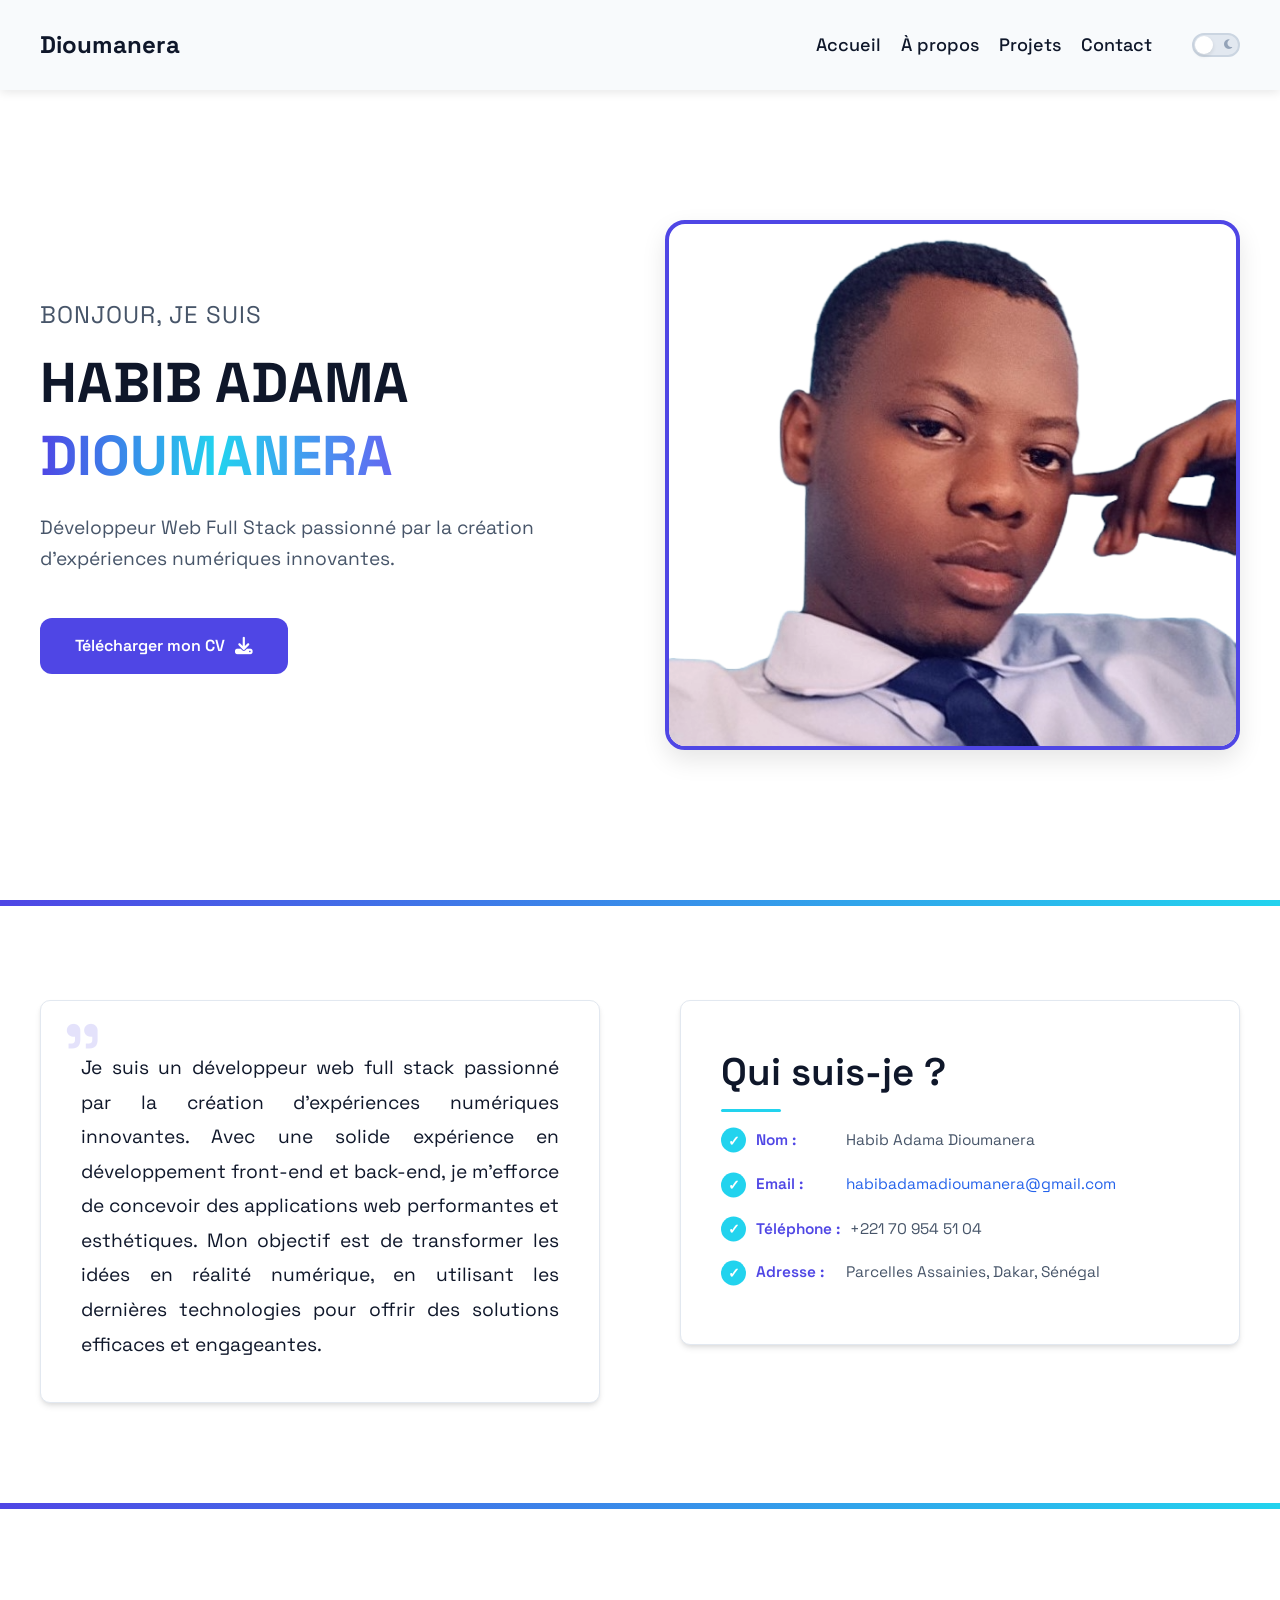
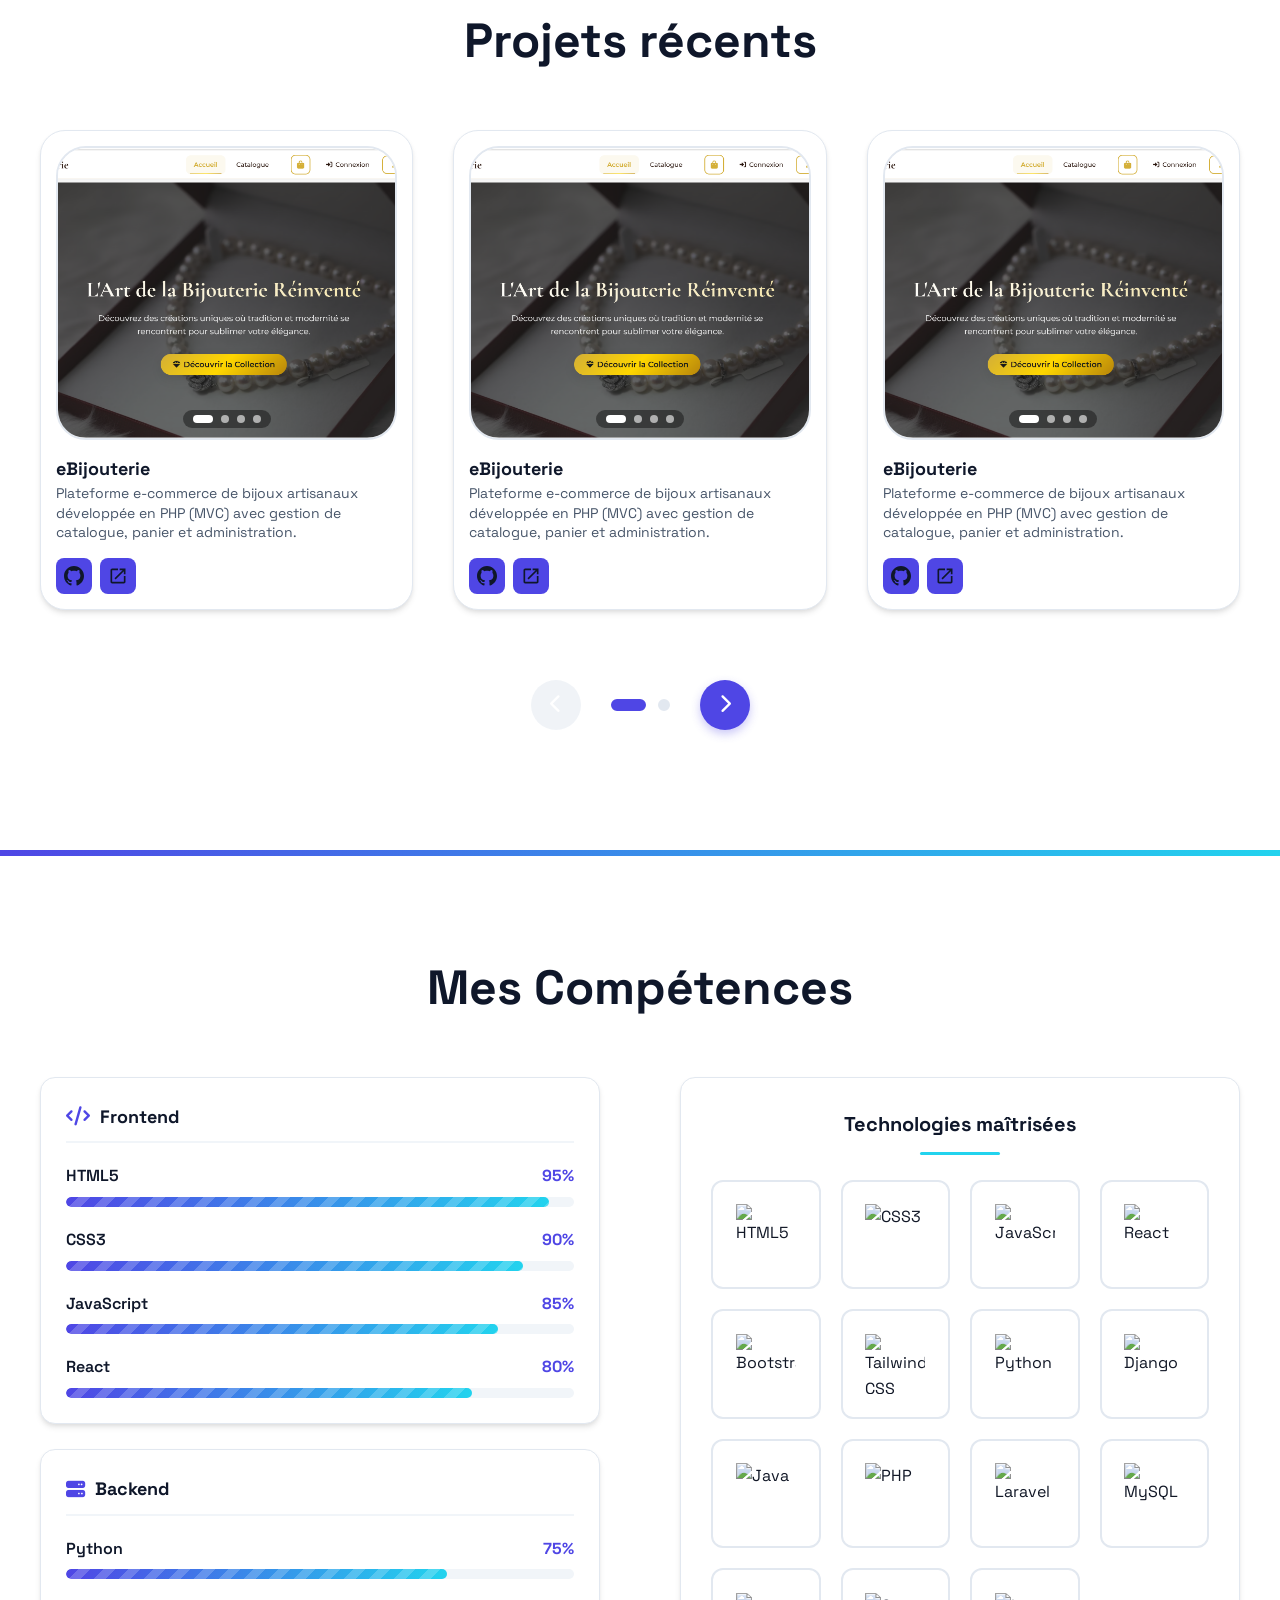
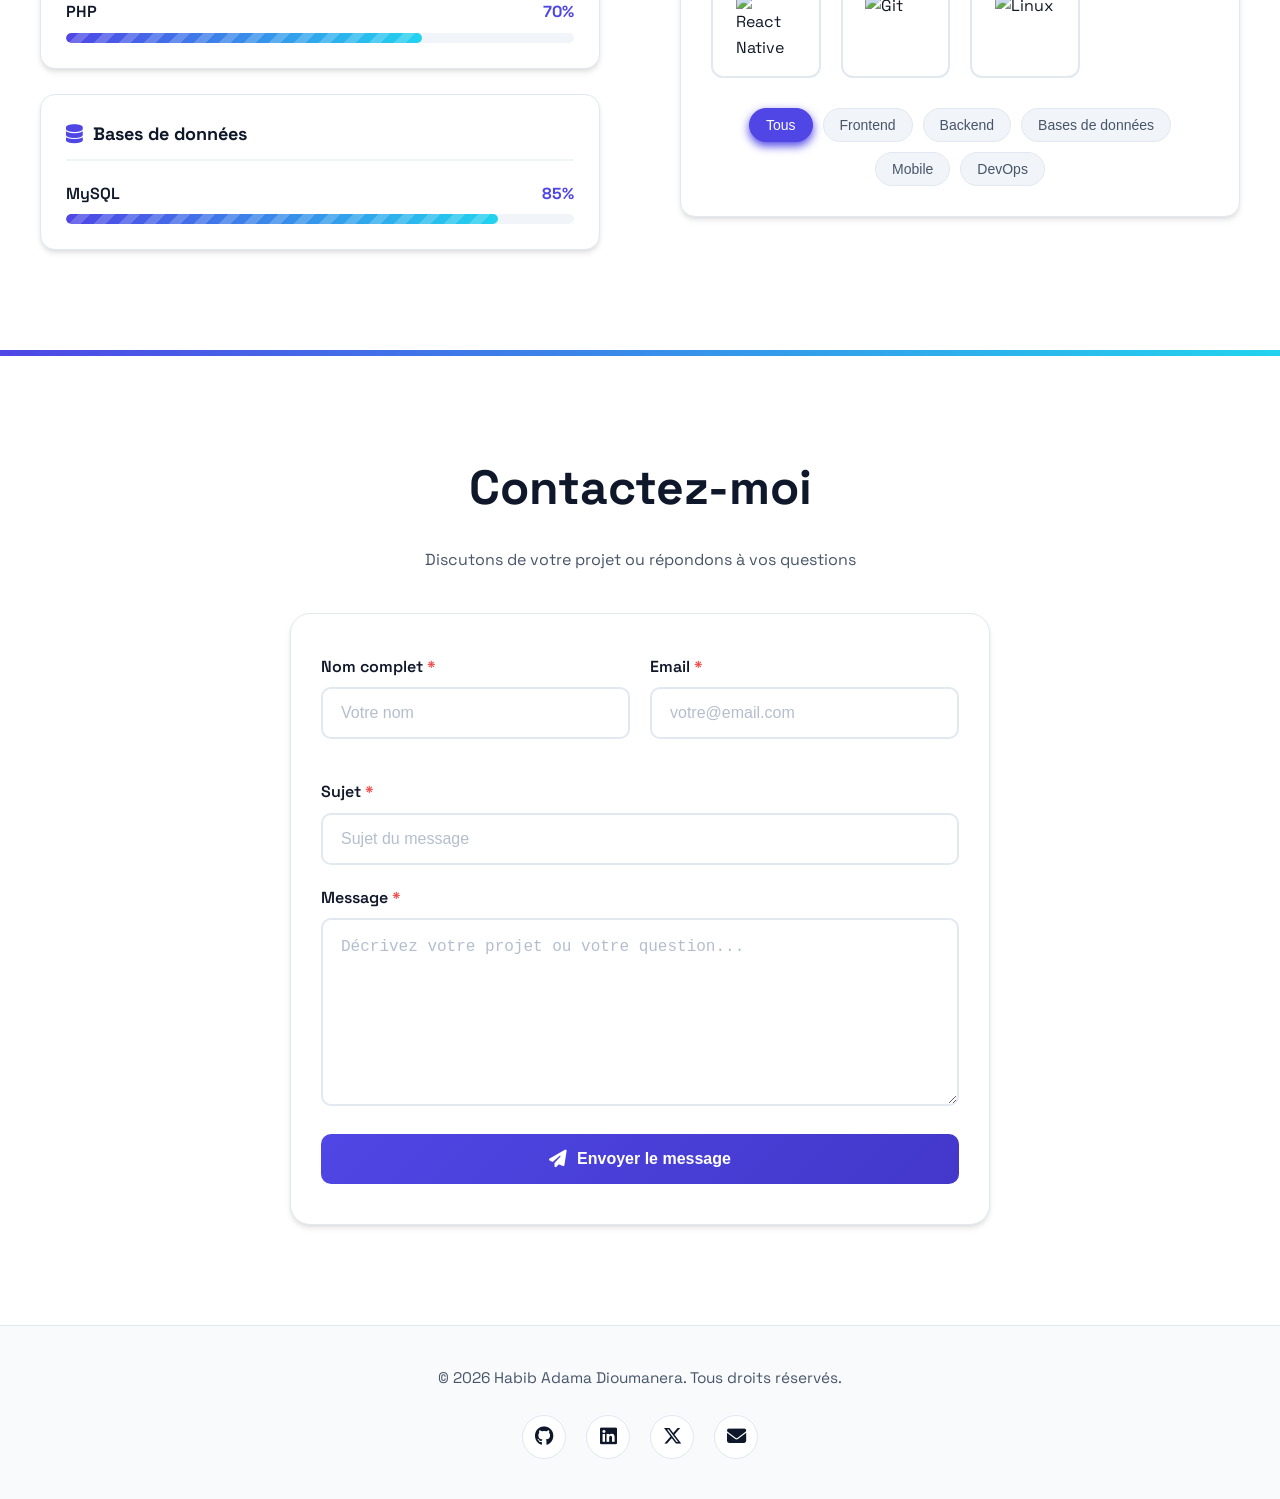
==== index.html @ c784481f "Ajout du projet eBijouterie comme exemple pour les autres (projets)" ====
<!DOCTYPE html>
<html lang="fr">

<head>
    <meta charset="UTF-8">
    <meta name="viewport" content="width=device-width, initial-scale=1.0">
    <title>HAD - Portfolio</title>
    <link rel="stylesheet" href="assets/css/style.css">

    <link
        href="https://fonts.googleapis.com/css2?family=Playwrite+NZ+Basic:wght@100..400&family=Roboto:ital,wght@0,100..900;1,100..900&display=swap"
        rel="stylesheet">
    <link rel="stylesheet" href="https://cdnjs.cloudflare.com/ajax/libs/font-awesome/6.5.1/css/all.min.css">
</head>

<body class="theme-light">
    <header>
        <div class="container">
            <nav>
                <div class="logo">
                    <a href="#">Dioumanera</a>
                </div>
                <div class="list-darkmode-menu">
                    <ul>
                        <li><a href="#hero">Accueil</a></li>
                        <li><a href="#about">À propos</a></li>
                        <li><a href="#projects">Projets</a></li>
                        <li><a href="#contact">Contact</a></li>
                    </ul>
                    <div class="theme-container">
                        <label class="theme-switch">
                            <input type="checkbox" id="themeToggle">
                            <span class="slider">
                                <i class="fa-solid fa-sun icon-sun"></i>
                                <i class="fa-solid fa-moon icon-moon"></i>
                            </span>
                        </label>
                    </div>
                    <button class="hamburger">
                        <div class="bar"></div>
                    </button>
                </div>
            </nav>
        </div>
    </header>

    <!-- OVERLAY POUR LE MENU MOBILE -->
    <div class="overlay" id="overlay"></div>

    <main>
        <section id="hero">
            <div class="container">
                <div class="hero-text">
                    <h4>Bonjour, je suis</h4>
                    <h1>Habib Adama <span>Dioumanera</span></h1>
                    <p>Développeur Web Full Stack passionné par la création d'expériences numériques innovantes.</p>
                    <a href="assets/cv/had_cv.PDF" class="download-cv_btn" download>Télécharger mon CV <i
                            class="fa-solid fa-download"></i></a>
                </div>
                <div class="hero-image">
                    <img src="assets/images/profil.png" alt="Habib Adama Dioumanera">
                </div>
            </div>
        </section>

        <section id="about">
            <div class="container">
                <div class="about-content">
                    <p>Je suis un développeur web full stack passionné par la création d'expériences numériques
                        innovantes. Avec une solide expérience en développement front-end et back-end, je m'efforce de
                        concevoir des applications web performantes et esthétiques. Mon objectif est de transformer les
                        idées en réalité numérique, en utilisant les dernières technologies pour offrir des solutions
                        efficaces et engageantes.</p>
                </div>
                <div class="about-infos">
                    <h2>Qui suis-je ?</h2>
                    <ul>
                        <li><strong>Nom :</strong> Habib Adama Dioumanera</li>
                        <li><strong>Email :</strong> <a
                                href="mailto:habibadamadioumanera@gmail.com">habibadamadioumanera@gmail.com</a></li>
                        <li><strong>Téléphone :</strong> +221 70 954 51 04</li>
                        <li><strong>Adresse :</strong>Parcelles Assainies, Dakar, Sénégal</li>
                    </ul>
                </div>
            </div>
        </section>

        <section id="projects">
            <div class="container">
                <h1>Projets récents</h1>
                <div class="project-container">

                    <!-- Projet 1 - eBijouterie -->
                    <div class="project-card">
                        <div class="project-image-container">
                            <div class="project-image-carousel">
                                <img src="assets/images/projet-ebijouterie/ebijouterie-accueil.PNG"
                                    alt="eBijouterie - Accueil" class="carousel-image active">
                                <img src="assets/images/projet-ebijouterie/ebijouterie-inscription.PNG"
                                    alt="eBijouterie - Catalogue" class="carousel-image">
                                <img src="assets/images/projet-ebijouterie/ebijouterie-connexion.PNG"
                                    alt="eBijouterie - Panier" class="carousel-image">
                                <img src="assets/images/projet-ebijouterie/ebijouterie-catalogue.PNG"
                                    alt="eBijouterie - Admin" class="carousel-image">
                            </div>

                            <!-- Boutons de navigation du carrousel -->
                            <button class="carousel-nav-btn prev-image" aria-label="Image précédente">
                                <i class="fas fa-chevron-left"></i>
                            </button>
                            <button class="carousel-nav-btn next-image" aria-label="Image suivante">
                                <i class="fas fa-chevron-right"></i>
                            </button>

                            <!-- Indicateurs d'images -->
                            <div class="image-indicators">
                                <span class="image-dot active" data-index="0"></span>
                                <span class="image-dot" data-index="1"></span>
                                <span class="image-dot" data-index="2"></span>
                                <span class="image-dot" data-index="3"></span>
                            </div>
                        </div>

                        <div class="project-text">
                            <h3>eBijouterie</h3>
                            <p>Plateforme e-commerce de bijoux artisanaux développée en PHP (MVC) avec gestion de
                                catalogue, panier et administration.</p>
                            <div class="project_links">
                                <a href="https://github.com/habibadama/ebijouterie.git" title="Voir le code">
                                    <svg width="20" height="20" viewBox="0 0 24 24" fill="currentColor">
                                        <path
                                            d="M12 0c-6.626 0-12 5.373-12 12 0 5.302 3.438 9.8 8.207 11.387.599.111.793-.261.793-.577v-2.234c-3.338.726-4.033-1.416-4.033-1.416-.546-1.387-1.333-1.756-1.333-1.756-1.089-.745.083-.729.083-.729 1.205.084 1.839 1.237 1.839 1.237 1.07 1.834 2.807 1.304 3.492.997.107-.775.418-1.305.762-1.604-2.665-.305-5.467-1.334-5.467-5.931 0-1.311.469-2.381 1.236-3.221-.124-.303-.535-1.524.117-3.176 0 0 1.008-.322 3.301 1.23.957-.266 1.983-.399 3.003-.404 1.02.005 2.047.138 3.006.404 2.291-1.552 3.297-1.23 3.297-1.23.653 1.653.242 2.874.118 3.176.77.84 1.235 1.911 1.235 3.221 0 4.609-2.807 5.624-5.479 5.921.43.372.823 1.102.823 2.222v3.293c0 .319.192.694.801.576 4.765-1.589 8.199-6.086 8.199-11.386 0-6.627-5.373-12-12-12z" />
                                    </svg>
                                </a>
                                <a href="#" title="Voir le projet">
                                    <svg width="20" height="20" viewBox="0 0 24 24" fill="currentColor">
                                        <path
                                            d="M14 3v2h3.59l-9.83 9.83 1.41 1.41L19 6.41V10h2V3m-2 16H5V5h7V3H5c-1.11 0-2 .89-2 2v14c0 1.11.89 2 2 2h14c1.11 0 2-.89 2-2v-7h-2v7z" />
                                    </svg>
                                </a>
                            </div>
                        </div>
                    </div>

                    <!-- Projet 2 -->
                    <div class="project-card">
                        <div class="project-image-container">
                            <div class="project-image-carousel">
                                <img src="assets/images/projet-ebijouterie/ebijouterie-accueil.PNG"
                                    alt="eBijouterie - Accueil" class="carousel-image active">
                                <img src="assets/images/projet-ebijouterie/ebijouterie-inscription.PNG"
                                    alt="eBijouterie - Catalogue" class="carousel-image">
                                <img src="assets/images/projet-ebijouterie/ebijouterie-connexion.PNG"
                                    alt="eBijouterie - Panier" class="carousel-image">
                                <img src="assets/images/projet-ebijouterie/ebijouterie-catalogue.PNG"
                                    alt="eBijouterie - Admin" class="carousel-image">
                            </div>

                            <!-- Boutons de navigation du carrousel -->
                            <button class="carousel-nav-btn prev-image" aria-label="Image précédente">
                                <i class="fas fa-chevron-left"></i>
                            </button>
                            <button class="carousel-nav-btn next-image" aria-label="Image suivante">
                                <i class="fas fa-chevron-right"></i>
                            </button>

                            <!-- Indicateurs d'images -->
                            <div class="image-indicators">
                                <span class="image-dot active" data-index="0"></span>
                                <span class="image-dot" data-index="1"></span>
                                <span class="image-dot" data-index="2"></span>
                                <span class="image-dot" data-index="3"></span>
                            </div>
                        </div>

                        <div class="project-text">
                            <h3>eBijouterie</h3>
                            <p>Plateforme e-commerce de bijoux artisanaux développée en PHP (MVC) avec gestion de
                                catalogue, panier et administration.</p>
                            <div class="project_links">
                                <a href="https://github.com/habibadama/ebijouterie.git" title="Voir le code">
                                    <svg width="20" height="20" viewBox="0 0 24 24" fill="currentColor">
                                        <path
                                            d="M12 0c-6.626 0-12 5.373-12 12 0 5.302 3.438 9.8 8.207 11.387.599.111.793-.261.793-.577v-2.234c-3.338.726-4.033-1.416-4.033-1.416-.546-1.387-1.333-1.756-1.333-1.756-1.089-.745.083-.729.083-.729 1.205.084 1.839 1.237 1.839 1.237 1.07 1.834 2.807 1.304 3.492.997.107-.775.418-1.305.762-1.604-2.665-.305-5.467-1.334-5.467-5.931 0-1.311.469-2.381 1.236-3.221-.124-.303-.535-1.524.117-3.176 0 0 1.008-.322 3.301 1.23.957-.266 1.983-.399 3.003-.404 1.02.005 2.047.138 3.006.404 2.291-1.552 3.297-1.23 3.297-1.23.653 1.653.242 2.874.118 3.176.77.84 1.235 1.911 1.235 3.221 0 4.609-2.807 5.624-5.479 5.921.43.372.823 1.102.823 2.222v3.293c0 .319.192.694.801.576 4.765-1.589 8.199-6.086 8.199-11.386 0-6.627-5.373-12-12-12z" />
                                    </svg>
                                </a>
                                <a href="#" title="Voir le projet">
                                    <svg width="20" height="20" viewBox="0 0 24 24" fill="currentColor">
                                        <path
                                            d="M14 3v2h3.59l-9.83 9.83 1.41 1.41L19 6.41V10h2V3m-2 16H5V5h7V3H5c-1.11 0-2 .89-2 2v14c0 1.11.89 2 2 2h14c1.11 0 2-.89 2-2v-7h-2v7z" />
                                    </svg>
                                </a>
                            </div>
                        </div>
                    </div>

                    <!-- Projet 3 -->
                    <div class="project-card">
                        <div class="project-image-container">
                            <div class="project-image-carousel">
                                <img src="assets/images/projet-ebijouterie/ebijouterie-accueil.PNG"
                                    alt="eBijouterie - Accueil" class="carousel-image active">
                                <img src="assets/images/projet-ebijouterie/ebijouterie-inscription.PNG"
                                    alt="eBijouterie - Catalogue" class="carousel-image">
                                <img src="assets/images/projet-ebijouterie/ebijouterie-connexion.PNG"
                                    alt="eBijouterie - Panier" class="carousel-image">
                                <img src="assets/images/projet-ebijouterie/ebijouterie-catalogue.PNG"
                                    alt="eBijouterie - Admin" class="carousel-image">
                            </div>

                            <!-- Boutons de navigation du carrousel -->
                            <button class="carousel-nav-btn prev-image" aria-label="Image précédente">
                                <i class="fas fa-chevron-left"></i>
                            </button>
                            <button class="carousel-nav-btn next-image" aria-label="Image suivante">
                                <i class="fas fa-chevron-right"></i>
                            </button>

                            <!-- Indicateurs d'images -->
                            <div class="image-indicators">
                                <span class="image-dot active" data-index="0"></span>
                                <span class="image-dot" data-index="1"></span>
                                <span class="image-dot" data-index="2"></span>
                                <span class="image-dot" data-index="3"></span>
                            </div>
                        </div>

                        <div class="project-text">
                            <h3>eBijouterie</h3>
                            <p>Plateforme e-commerce de bijoux artisanaux développée en PHP (MVC) avec gestion de
                                catalogue, panier et administration.</p>
                            <div class="project_links">
                                <a href="https://github.com/habibadama/ebijouterie.git" title="Voir le code">
                                    <svg width="20" height="20" viewBox="0 0 24 24" fill="currentColor">
                                        <path
                                            d="M12 0c-6.626 0-12 5.373-12 12 0 5.302 3.438 9.8 8.207 11.387.599.111.793-.261.793-.577v-2.234c-3.338.726-4.033-1.416-4.033-1.416-.546-1.387-1.333-1.756-1.333-1.756-1.089-.745.083-.729.083-.729 1.205.084 1.839 1.237 1.839 1.237 1.07 1.834 2.807 1.304 3.492.997.107-.775.418-1.305.762-1.604-2.665-.305-5.467-1.334-5.467-5.931 0-1.311.469-2.381 1.236-3.221-.124-.303-.535-1.524.117-3.176 0 0 1.008-.322 3.301 1.23.957-.266 1.983-.399 3.003-.404 1.02.005 2.047.138 3.006.404 2.291-1.552 3.297-1.23 3.297-1.23.653 1.653.242 2.874.118 3.176.77.84 1.235 1.911 1.235 3.221 0 4.609-2.807 5.624-5.479 5.921.43.372.823 1.102.823 2.222v3.293c0 .319.192.694.801.576 4.765-1.589 8.199-6.086 8.199-11.386 0-6.627-5.373-12-12-12z" />
                                    </svg>
                                </a>
                                <a href="#" title="Voir le projet">
                                    <svg width="20" height="20" viewBox="0 0 24 24" fill="currentColor">
                                        <path
                                            d="M14 3v2h3.59l-9.83 9.83 1.41 1.41L19 6.41V10h2V3m-2 16H5V5h7V3H5c-1.11 0-2 .89-2 2v14c0 1.11.89 2 2 2h14c1.11 0 2-.89 2-2v-7h-2v7z" />
                                    </svg>
                                </a>
                            </div>
                        </div>
                    </div>

                    <!-- Projet 4 -->
                    <div class="project-card">
                        <div class="project-image-container">
                            <div class="project-image-carousel">
                                <img src="assets/images/projet-ebijouterie/ebijouterie-accueil.PNG"
                                    alt="eBijouterie - Accueil" class="carousel-image active">
                                <img src="assets/images/projet-ebijouterie/ebijouterie-inscription.PNG"
                                    alt="eBijouterie - Catalogue" class="carousel-image">
                                <img src="assets/images/projet-ebijouterie/ebijouterie-connexion.PNG"
                                    alt="eBijouterie - Panier" class="carousel-image">
                                <img src="assets/images/projet-ebijouterie/ebijouterie-catalogue.PNG"
                                    alt="eBijouterie - Admin" class="carousel-image">
                            </div>

                            <!-- Boutons de navigation du carrousel -->
                            <button class="carousel-nav-btn prev-image" aria-label="Image précédente">
                                <i class="fas fa-chevron-left"></i>
                            </button>
                            <button class="carousel-nav-btn next-image" aria-label="Image suivante">
                                <i class="fas fa-chevron-right"></i>
                            </button>

                            <!-- Indicateurs d'images -->
                            <div class="image-indicators">
                                <span class="image-dot active" data-index="0"></span>
                                <span class="image-dot" data-index="1"></span>
                                <span class="image-dot" data-index="2"></span>
                                <span class="image-dot" data-index="3"></span>
                            </div>
                        </div>

                        <div class="project-text">
                            <h3>eBijouterie</h3>
                            <p>Plateforme e-commerce de bijoux artisanaux développée en PHP (MVC) avec gestion de
                                catalogue, panier et administration.</p>
                            <div class="project_links">
                                <a href="https://github.com/habibadama/ebijouterie.git" title="Voir le code">
                                    <svg width="20" height="20" viewBox="0 0 24 24" fill="currentColor">
                                        <path
                                            d="M12 0c-6.626 0-12 5.373-12 12 0 5.302 3.438 9.8 8.207 11.387.599.111.793-.261.793-.577v-2.234c-3.338.726-4.033-1.416-4.033-1.416-.546-1.387-1.333-1.756-1.333-1.756-1.089-.745.083-.729.083-.729 1.205.084 1.839 1.237 1.839 1.237 1.07 1.834 2.807 1.304 3.492.997.107-.775.418-1.305.762-1.604-2.665-.305-5.467-1.334-5.467-5.931 0-1.311.469-2.381 1.236-3.221-.124-.303-.535-1.524.117-3.176 0 0 1.008-.322 3.301 1.23.957-.266 1.983-.399 3.003-.404 1.02.005 2.047.138 3.006.404 2.291-1.552 3.297-1.23 3.297-1.23.653 1.653.242 2.874.118 3.176.77.84 1.235 1.911 1.235 3.221 0 4.609-2.807 5.624-5.479 5.921.43.372.823 1.102.823 2.222v3.293c0 .319.192.694.801.576 4.765-1.589 8.199-6.086 8.199-11.386 0-6.627-5.373-12-12-12z" />
                                    </svg>
                                </a>
                                <a href="#" title="Voir le projet">
                                    <svg width="20" height="20" viewBox="0 0 24 24" fill="currentColor">
                                        <path
                                            d="M14 3v2h3.59l-9.83 9.83 1.41 1.41L19 6.41V10h2V3m-2 16H5V5h7V3H5c-1.11 0-2 .89-2 2v14c0 1.11.89 2 2 2h14c1.11 0 2-.89 2-2v-7h-2v7z" />
                                    </svg>
                                </a>
                            </div>
                        </div>
                    </div>

                    <!-- Projet 5 -->
                    <div class="project-card">
                        <div class="project-image-container">
                            <div class="project-image-carousel">
                                <img src="assets/images/projet-ebijouterie/ebijouterie-accueil.PNG"
                                    alt="eBijouterie - Accueil" class="carousel-image active">
                                <img src="assets/images/projet-ebijouterie/ebijouterie-inscription.PNG"
                                    alt="eBijouterie - Catalogue" class="carousel-image">
                                <img src="assets/images/projet-ebijouterie/ebijouterie-connexion.PNG"
                                    alt="eBijouterie - Panier" class="carousel-image">
                                <img src="assets/images/projet-ebijouterie/ebijouterie-catalogue.PNG"
                                    alt="eBijouterie - Admin" class="carousel-image">
                            </div>

                            <!-- Boutons de navigation du carrousel -->
                            <button class="carousel-nav-btn prev-image" aria-label="Image précédente">
                                <i class="fas fa-chevron-left"></i>
                            </button>
                            <button class="carousel-nav-btn next-image" aria-label="Image suivante">
                                <i class="fas fa-chevron-right"></i>
                            </button>

                            <!-- Indicateurs d'images -->
                            <div class="image-indicators">
                                <span class="image-dot active" data-index="0"></span>
                                <span class="image-dot" data-index="1"></span>
                                <span class="image-dot" data-index="2"></span>
                                <span class="image-dot" data-index="3"></span>
                            </div>
                        </div>

                        <div class="project-text">
                            <h3>eBijouterie</h3>
                            <p>Plateforme e-commerce de bijoux artisanaux développée en PHP (MVC) avec gestion de
                                catalogue, panier et administration.</p>
                            <div class="project_links">
                                <a href="https://github.com/habibadama/ebijouterie.git" title="Voir le code">
                                    <svg width="20" height="20" viewBox="0 0 24 24" fill="currentColor">
                                        <path
                                            d="M12 0c-6.626 0-12 5.373-12 12 0 5.302 3.438 9.8 8.207 11.387.599.111.793-.261.793-.577v-2.234c-3.338.726-4.033-1.416-4.033-1.416-.546-1.387-1.333-1.756-1.333-1.756-1.089-.745.083-.729.083-.729 1.205.084 1.839 1.237 1.839 1.237 1.07 1.834 2.807 1.304 3.492.997.107-.775.418-1.305.762-1.604-2.665-.305-5.467-1.334-5.467-5.931 0-1.311.469-2.381 1.236-3.221-.124-.303-.535-1.524.117-3.176 0 0 1.008-.322 3.301 1.23.957-.266 1.983-.399 3.003-.404 1.02.005 2.047.138 3.006.404 2.291-1.552 3.297-1.23 3.297-1.23.653 1.653.242 2.874.118 3.176.77.84 1.235 1.911 1.235 3.221 0 4.609-2.807 5.624-5.479 5.921.43.372.823 1.102.823 2.222v3.293c0 .319.192.694.801.576 4.765-1.589 8.199-6.086 8.199-11.386 0-6.627-5.373-12-12-12z" />
                                    </svg>
                                </a>
                                <a href="#" title="Voir le projet">
                                    <svg width="20" height="20" viewBox="0 0 24 24" fill="currentColor">
                                        <path
                                            d="M14 3v2h3.59l-9.83 9.83 1.41 1.41L19 6.41V10h2V3m-2 16H5V5h7V3H5c-1.11 0-2 .89-2 2v14c0 1.11.89 2 2 2h14c1.11 0 2-.89 2-2v-7h-2v7z" />
                                    </svg>
                                </a>
                            </div>
                        </div>
                    </div>
                </div>

                <!-- Contrôles du carousel -->
                <div class="carousel-controls">
                    <button class="carousel-btn prev-btn" aria-label="Projets précédents">
                        <i class="fas fa-chevron-left"></i>
                    </button>

                    <div class="carousel-indicators">
                        <!-- Les indicateurs seront ajoutés dynamiquement par JavaScript -->
                    </div>

                    <button class="carousel-btn next-btn" aria-label="Projets suivants">
                        <i class="fas fa-chevron-right"></i>
                    </button>
                </div>
            </div>
        </section>

        <!-- SECTION COMPÉTENCES -->
        <section id="skills">
            <div class="container">
                <h1>Mes Compétences</h1>

                <div class="skills-content">
                    <!-- PARTIE GAUCHE : Barres de progression par technologie -->
                    <div class="skills-progress">
                        <!-- Frontend Technologies -->
                        <div class="skill-category">
                            <h3><i class="fas fa-code"></i>Frontend</h3>

                            <div class="skill-item">
                                <div class="skill-name">
                                    <span>HTML5</span>
                                    <span class="skill-percent">95%</span>
                                </div>
                                <div class="progress-bar">
                                    <div class="progress-fill" data-level="95"></div>
                                </div>
                            </div>

                            <div class="skill-item">
                                <div class="skill-name">
                                    <span>CSS3</span>
                                    <span class="skill-percent">90%</span>
                                </div>
                                <div class="progress-bar">
                                    <div class="progress-fill" data-level="90"></div>
                                </div>
                            </div>

                            <div class="skill-item">
                                <div class="skill-name">
                                    <span>JavaScript</span>
                                    <span class="skill-percent">85%</span>
                                </div>
                                <div class="progress-bar">
                                    <div class="progress-fill" data-level="85"></div>
                                </div>
                            </div>

                            <div class="skill-item">
                                <div class="skill-name">
                                    <span>React</span>
                                    <span class="skill-percent">80%</span>
                                </div>
                                <div class="progress-bar">
                                    <div class="progress-fill" data-level="80"></div>
                                </div>
                            </div>
                        </div>

                        <!-- Backend Technologies -->
                        <div class="skill-category">
                            <h3><i class="fas fa-server"></i>Backend</h3>
                            <div class="skill-item">
                                <div class="skill-name">
                                    <span>Python</span>
                                    <span class="skill-percent">75%</span>
                                </div>
                                <div class="progress-bar">
                                    <div class="progress-fill" data-level="75"></div>
                                </div>
                            </div>

                            <div class="skill-item">
                                <div class="skill-name">
                                    <span>PHP</span>
                                    <span class="skill-percent">70%</span>
                                </div>
                                <div class="progress-bar">
                                    <div class="progress-fill" data-level="70"></div>
                                </div>
                            </div>
                        </div>

                        <!-- Database Technologies -->
                        <div class="skill-category">
                            <h3><i class="fas fa-database"></i> Bases de données</h3>

                            <div class="skill-item">
                                <div class="skill-name">
                                    <span>MySQL</span>
                                    <span class="skill-percent">85%</span>
                                </div>
                                <div class="progress-bar">
                                    <div class="progress-fill" data-level="85"></div>
                                </div>
                            </div>
                        </div>
                    </div>

                    <!-- PARTIE DROITE : Technologies sous forme de cartes -->
                    <div class="skills-tech">
                        <h3>Technologies maîtrisées</h3>
                        <div class="tech-grid">
                            <!-- Frontend -->
                            <div class="tech-card" data-category="frontend" data-skill="html" title="HTML5">
                                <img src="https://cdn.jsdelivr.net/gh/devicons/devicon/icons/html5/html5-original.svg"
                                    alt="HTML5">
                            </div>
                            <div class="tech-card" data-category="frontend" data-skill="css" title="CSS3">
                                <img src="https://cdn.jsdelivr.net/gh/devicons/devicon/icons/css3/css3-original.svg"
                                    alt="CSS3">
                            </div>
                            <div class="tech-card" data-category="frontend" data-skill="javascript" title="JavaScript">
                                <img src="https://cdn.jsdelivr.net/gh/devicons/devicon/icons/javascript/javascript-original.svg"
                                    alt="JavaScript">
                            </div>
                            <div class="tech-card" data-category="frontend" data-skill="react" title="React">
                                <img src="https://cdn.jsdelivr.net/gh/devicons/devicon/icons/react/react-original.svg"
                                    alt="React">
                            </div>
                            <div class="tech-card" data-category="frontend" data-skill="bootstrap" title="Bootstrap">
                                <img src="https://cdn.jsdelivr.net/gh/devicons/devicon/icons/bootstrap/bootstrap-original.svg"
                                    alt="Bootstrap">
                            </div>
                            <div class="tech-card" data-category="frontend" data-skill="tailwind" title="Tailwind CSS">
                                <img src="https://cdn.jsdelivr.net/gh/devicons/devicon/icons/tailwindcss/tailwindcss-original.svg"
                                    alt="Tailwind CSS">
                            </div>

                            <!-- Backend -->
                            <div class="tech-card" data-category="backend" data-skill="python" title="Python">
                                <img src="https://cdn.jsdelivr.net/gh/devicons/devicon/icons/python/python-original.svg"
                                    alt="Python">
                            </div>
                            <div class="tech-card" data-category="backend" data-skill="django" title="Django">
                                <img src="https://cdn.jsdelivr.net/gh/devicons/devicon/icons/django/django-plain.svg"
                                    alt="Django">
                            </div>
                            <div class="tech-card" data-category="backend" data-skill="java" title="Java">
                                <img src="https://cdn.jsdelivr.net/gh/devicons/devicon/icons/java/java-original.svg"
                                    alt="Java">
                            </div>
                            <div class="tech-card" data-category="backend" data-skill="php" title="PHP">
                                <img src="https://cdn.jsdelivr.net/gh/devicons/devicon/icons/php/php-original.svg"
                                    alt="PHP">
                            </div>
                            <div class="tech-card" data-category="backend" data-skill="laravel" title="Laravel">
                                <img src="https://cdn.jsdelivr.net/gh/devicons/devicon/icons/laravel/laravel-original.svg"
                                    alt="Laravel">
                            </div>

                            <!-- Bases de données -->
                            <div class="tech-card" data-category="database" data-skill="mysql" title="MySQL">
                                <img src="https://cdn.jsdelivr.net/gh/devicons/devicon/icons/mysql/mysql-original.svg"
                                    alt="MySQL">
                            </div>

                            <!-- Mobile -->
                            <div class="tech-card" data-category="mobile" data-skill="react" title="React Native">
                                <img src="https://cdn.jsdelivr.net/gh/devicons/devicon/icons/react/react-original.svg"
                                    alt="React Native">
                            </div>

                            <!-- DevOps & Outils -->
                            <div class="tech-card" data-category="devops" data-skill="git" title="Git">
                                <img src="https://cdn.jsdelivr.net/gh/devicons/devicon/icons/git/git-original.svg"
                                    alt="Git">
                            </div>
                            <div class="tech-card" data-category="devops" data-skill="linux" title="Linux">
                                <img src="https://cdn.jsdelivr.net/gh/devicons/devicon/icons/linux/linux-original.svg"
                                    alt="Linux">
                            </div>
                        </div>

                        <!-- Légende des filtres -->
                        <div class="tech-filters">
                            <button class="filter-btn active" data-filter="all">Tous</button>
                            <button class="filter-btn" data-filter="frontend">Frontend</button>
                            <button class="filter-btn" data-filter="backend">Backend</button>
                            <button class="filter-btn" data-filter="database">Bases de données</button>
                            <button class="filter-btn" data-filter="mobile">Mobile</button>
                            <button class="filter-btn" data-filter="devops">DevOps</button>
                        </div>
                    </div>
                </div>
            </div>
        </section>

        <!-- SECTION CONTACT SIMPLIFIÉE -->
        <section id="contact">
            <div class="container">
                <div class="contact-header">
                    <h1>Contactez-moi</h1>
                    <p class="contact-subtitle">Discutons de votre projet ou répondons à vos questions</p>
                </div>

                <div class="contact-form-wrapper">
                    <form id="contactForm" class="contact-form">
                        <div class="form-row">
                            <div class="form-group">
                                <label for="name">Nom complet <span class="required">*</span></label>
                                <input type="text" id="name" name="name" required placeholder="Votre nom">
                            </div>

                            <div class="form-group">
                                <label for="email">Email <span class="required">*</span></label>
                                <input type="email" id="email" name="email" required placeholder="votre@email.com">
                            </div>
                        </div>

                        <div class="form-group">
                            <label for="subject">Sujet <span class="required">*</span></label>
                            <input type="text" id="subject" name="subject" required placeholder="Sujet du message">
                        </div>

                        <div class="form-group">
                            <label for="message">Message <span class="required">*</span></label>
                            <textarea id="message" name="message" rows="6" required
                                placeholder="Décrivez votre projet ou votre question..."></textarea>
                        </div>

                        <button type="submit" class="submit-btn">
                            <i class="fas fa-paper-plane"></i>
                            <span>Envoyer le message</span>
                        </button>

                        <div class="form-status" id="formStatus"></div>
                    </form>
                </div>
            </div>
        </section>
    </main>

    <!-- FOOTER SIMPLE -->
    <footer>
        <div class="container">
            <div class="footer-content">
                <!-- Copyright -->
                <div class="copyright">
                    <p>&copy; <span id="current-year">2026</span> Habib Adama Dioumanera. Tous droits réservés.</p>
                </div>

                <!-- Liens sociaux -->
                <div class="social-links">
                    <a href="https://github.com/votreusername" target="_blank" aria-label="GitHub">
                        <i class="fab fa-github"></i>
                    </a>
                    <a href="https://linkedin.com/in/votreusername" target="_blank" aria-label="LinkedIn">
                        <i class="fab fa-linkedin"></i>
                    </a>
                    <a href="https://x.com/tonusername" target="_blank" aria-label="X (Twitter)">
                        <i class="fab fa-x-twitter"></i>
                    </a>
                    <a href="mailto:habibadamadioumanera@gmail.com" aria-label="Email">
                        <i class="fas fa-envelope"></i>
                    </a>
                </div>
            </div>
        </div>
    </footer>

    <!-- BOUTON RETOUR EN HAUT -->
    <button id="backToTop" class="back-to-top" aria-label="Retour en haut de la page">
        <i class="fas fa-chevron-up"></i>
    </button>

    <script src="https://unpkg.com/typed.js@3.0.0/dist/typed.umd.js"></script>
    <script src="assets/js/script.js"></script>
</body>

</html>
---- assets/css/style.css ----
@import url("https://fonts.googleapis.com/css2?family=Space+Grotesk:wght@300..700&display=swap");

/* ===================================
   VARIABLES GLOBALES
   =================================== */
:root {
  /* Transitions */
  --bg-transition: 0.3s ease;
  --transition: all 0.3s cubic-bezier(0.4, 0, 0.2, 1);

  /* Tailles de texte */
  --fs-xs: 0.75rem;
  --fs-sm: 0.875rem;
  --fs-base: 1rem;
  --fs-lg: 1.125rem;
  --fs-xl: 1.25rem;
  --fs-2xl: 1.5rem;
  --fs-3xl: 1.875rem;
  --fs-4xl: 2.25rem;
  --fs-5xl: 3rem;
}

/* ===================================
   THÈME CLAIR - COULEURS UNIFIÉES
   =================================== */
.theme-light {
  /* Couleurs de base */
  --bg-color: #ffffff;
  --header-bg: #f8fafc;
  --text-color: #0f172a;
  --text-secondary: #475569;
  
  /* UNE SEULE COULEUR PRINCIPALE (indigo) */
  --primary: #4f46e5;        /* La seule couleur primaire */
  --primary-light: #6366f1;   /* Version plus claire */
  --primary-dark: #4338ca;    /* Version plus foncée */
  
  /* Couleur secondaire (cyan) */
  --secondary: #22d3ee;
  
  /* Bordures */
  --border: #e2e8f0;
  --border-light: #f1f5f9;
  
  /* Composants */
  --card-bg: #ffffff;
  --hamburger-bar: #0f172a;
  
  /* Switch */
  --switch-bg: #e2e8f0;
  --switch-border: #cbd5e1;
  --switch-slider: #ffffff;
  
  /* Overlay */
  --overlay: rgba(0, 0, 0, 0.5);
  
  /* Boutons */
  --btn-primary-bg: var(--primary);
  --btn-primary-text: #ffffff;
  --btn-primary-hover: var(--primary-dark);
  
  /* Liens */
  --link: #2563eb;
  --link-hover: #1d4ed8;
  
  /* Image */
  --image-border: var(--primary);
  
  /* Gradient (utilise primary et secondary) */
  --hero-gradient: linear-gradient(90deg,
      var(--primary) 0%,
      var(--secondary) 50%,
      var(--primary-light) 100%);
  
  /* Progress bar */
  --progress-stripe: rgba(255, 255, 255, 0.2);
  
  /* Filtres */
  --filter-bg: #f1f5f9;
  --filter-text: #475569;
  --filter-hover-bg: var(--primary-light);
  --filter-hover-text: #ffffff;
  --filter-active-bg: var(--primary);
  --filter-active-text: #ffffff;
  
  /* Formulaires */
  --input-bg: #ffffff;
  --input-border: var(--border);
  --input-focus-border: var(--primary);
  --input-focus-shadow: rgba(79, 70, 229, 0.15);
  --placeholder: #94a3b8;
  
  /* Social */
  --social-bg: #ffffff;
  --social-hover-bg: var(--primary);
  --social-hover-text: #ffffff;
  
  /* Ombres */
  --back-to-top-shadow: rgba(0, 0, 0, 0.15);
  --back-to-top-hover-shadow: rgba(0, 0, 0, 0.2);
  --carousel-btn-shadow: rgba(79, 70, 229, 0.3);
  --carousel-btn-hover-shadow: rgba(79, 70, 229, 0.4);
  --card-shadow: 0 4px 6px -1px rgba(0, 0, 0, 0.1), 0 2px 4px -1px rgba(0, 0, 0, 0.06);
  --card-hover-shadow: 0 10px 25px -5px rgba(0, 0, 0, 0.1);
  --header-shadow: 0 2px 10px rgba(0, 0, 0, 0.1);
}

/* ===================================
   THÈME SOMBRE - COULEURS UNIFIÉES
   =================================== */
.theme-dark {
  /* Couleurs de base */
  --bg-color: #0f172a;
  --header-bg: #1e293b;
  --text-color: #f8fafc;
  --text-secondary: #cbd5e1;
  
  /* UNE SEULE COULEUR PRINCIPALE (indigo plus claire pour le dark) */
  --primary: #6366f1;
  --primary-light: #818cf8;
  --primary-dark: #4f46e5;
  
  /* Couleur secondaire */
  --secondary: #22d3ee;
  
  /* Bordures */
  --border: #334155;
  --border-light: #475569;
  
  /* Composants */
  --card-bg: #1e293b;
  --hamburger-bar: #f8fafc;
  
  /* Switch */
  --switch-bg: #1e293b;
  --switch-border: #334155;
  --switch-slider: #ffffff;
  
  /* Overlay */
  --overlay: rgba(0, 0, 0, 0.7);
  
  /* Boutons */
  --btn-primary-bg: var(--primary);
  --btn-primary-text: #ffffff;
  --btn-primary-hover: var(--primary-dark);
  
  /* Liens */
  --link: #60a5fa;
  --link-hover: #3b82f6;
  
  /* Image */
  --image-border: var(--primary);
  
  /* Gradient */
  --hero-gradient: linear-gradient(90deg,
      var(--primary) 0%,
      var(--secondary) 50%,
      var(--primary-light) 100%);
  
  /* Progress bar */
  --progress-stripe: rgba(255, 255, 255, 0.1);
  
  /* Filtres */
  --filter-bg: #334155;
  --filter-text: #cbd5e1;
  --filter-hover-bg: var(--primary-light);
  --filter-hover-text: #ffffff;
  --filter-active-bg: var(--primary);
  --filter-active-text: #ffffff;
  
  /* Formulaires */
  --input-bg: #0f172a;
  --input-border: var(--border);
  --input-focus-border: var(--primary);
  --input-focus-shadow: rgba(99, 102, 241, 0.15);
  --placeholder: #64748b;
  
  /* Social */
  --social-bg: #1e293b;
  --social-hover-bg: var(--primary);
  --social-hover-text: #ffffff;
  
  /* Ombres */
  --back-to-top-shadow: rgba(0, 0, 0, 0.3);
  --back-to-top-hover-shadow: rgba(0, 0, 0, 0.4);
  --carousel-btn-shadow: rgba(99, 102, 241, 0.3);
  --carousel-btn-hover-shadow: rgba(99, 102, 241, 0.4);
  --card-shadow: 0 4px 6px -1px rgba(0, 0, 0, 0.2), 0 2px 4px -1px rgba(0, 0, 0, 0.1);
  --card-hover-shadow: 0 10px 25px -5px rgba(0, 0, 0, 0.3);
  --header-shadow: 0 2px 10px rgba(0, 0, 0, 0.3);
}

/* ===================================
   RESET & BASE
   =================================== */
* {
  margin: 0;
  padding: 0;
  box-sizing: border-box;
}

body {
  font-family: "Space Grotesk", sans-serif;
  background: var(--bg-color);
  color: var(--text-color);
  line-height: 1.6;
  font-size: var(--fs-base);
  transition: background-color var(--bg-transition), color var(--bg-transition);
}

html {
  scroll-behavior: smooth;
}

.container {
  max-width: 1250px;
  width: 100%;
  margin: 0 auto;
  padding-left: 40px;
  padding-right: 40px;
}

/* ===================================
   TITRES DE SECTION
   =================================== */
#projects .container>h1,
#skills .container>h1,
#contact .container>h1,
.contact-header h1 {
  text-align: center;
  font-size: clamp(2rem, 4vw, 3rem);
  margin: 0 0 50px 0;
  padding: 0;
  color: var(--text-color);
}

/* ===================================
   HEADER & NAVIGATION
   =================================== */
header {
  position: fixed;
  top: 0;
  left: 0;
  height: 90px;
  width: 100%;
  display: flex;
  align-items: center;
  z-index: 99;
  background-color: var(--header-bg);
  box-shadow: var(--header-shadow);
  font-family: "Space Grotesk", sans-serif;
  transition: background-color var(--bg-transition), box-shadow var(--bg-transition);
}

nav {
  display: flex;
  justify-content: space-between;
  align-items: center;
}

.logo a {
  font-size: clamp(1.25rem, 2vw, 1.5rem);
  font-weight: 700;
  color: var(--text-color);
  text-decoration: none;
  transition: color var(--bg-transition);
}

.list-darkmode-menu {
  display: flex;
  align-items: center;
  gap: 2.5rem;
}

.list-darkmode-menu ul {
  display: flex;
  align-items: center;
  gap: 20px;
  list-style: none;
}

.list-darkmode-menu ul li a {
  font-size: clamp(0.875rem, 1.5vw, 1.125rem);
  text-decoration: none;
  color: var(--text-color);
  font-weight: 500;
  transition: color 0.3s ease;
}

.list-darkmode-menu ul li a:hover {
  color: var(--link);
}

/* ===================================
   SWITCH DARK MODE
   =================================== */
.theme-switch {
  position: relative;
  width: 48px;
  height: 24px;
  display: block;
  cursor: pointer;
}

.theme-switch input {
  display: none;
}

.theme-switch .slider {
  position: absolute;
  inset: 0;
  background: var(--switch-bg);
  border: 2px solid var(--switch-border);
  border-radius: 34px;
  transition: all 0.3s ease;
  display: flex;
  align-items: center;
  justify-content: space-around;
}

.theme-switch .slider::before {
  content: "";
  position: absolute;
  width: 18px;
  height: 18px;
  top: 1px;
  left: 1px;
  background: var(--switch-slider);
  border-radius: 50%;
  transition: transform 0.3s ease;
  z-index: 2;
  box-shadow: 0 2px 4px rgba(0, 0, 0, 0.1);
}

.theme-switch input:checked+.slider::before {
  transform: translateX(24px);
}

.icon-sun {
  color: #f59e0b;
  font-size: 11px;
  z-index: 1;
}

.icon-moon {
  color: #94a3b8;
  font-size: 11px;
  z-index: 1;
}

/* ===================================
   HAMBURGER MENU
   =================================== */
.hamburger {
  width: 44px;
  height: 44px;
  background: none;
  border: none;
  cursor: pointer;
  display: none;
  align-items: center;
  justify-content: center;
}

.hamburger .bar {
  position: relative;
  width: 26px;
  height: 3px;
  background: var(--hamburger-bar);
  transition: background 0.3s ease;
}

.hamburger .bar::before,
.hamburger .bar::after {
  content: "";
  position: absolute;
  left: 0;
  width: 100%;
  height: 3px;
  background: var(--hamburger-bar);
  transition: all 0.3s ease;
}

.hamburger .bar::before {
  top: -8px;
}

.hamburger .bar::after {
  top: 8px;
}

.hamburger.active .bar {
  background: transparent;
}

.hamburger.active .bar::before {
  top: 0;
  transform: rotate(45deg);
}

.hamburger.active .bar::after {
  top: 0;
  transform: rotate(-45deg);
}

.overlay {
  display: none;
  position: fixed;
  top: 90px;
  left: 0;
  width: 20%;
  height: calc(100vh - 90px);
  background-color: transparent;
  z-index: 998;
  cursor: pointer;
}

.overlay.active {
  display: block;
  background-color: var(--overlay);
}

/* ===================================
   SECTION HERO
   =================================== */
#hero {
  padding-top: 130px;
  padding-bottom: 60px;
  min-height: 100vh;
  display: flex;
  align-items: center;
  background-color: var(--bg-color);
  transition: background-color var(--bg-transition);
}

#hero .container {
  display: flex;
  align-items: center;
  justify-content: space-between;
  gap: 50px;
}

.hero-text {
  flex: 1;
}

.hero-text h4 {
  font-size: clamp(1rem, 2vw, 1.5rem);
  margin-bottom: clamp(0.5rem, 1vw, 0.875rem);
  font-weight: 400;
  color: var(--text-secondary);
  text-transform: uppercase;
  letter-spacing: 1px;
}

.hero-text h1 {
  font-size: clamp(2rem, 5vw, 3.5rem);
  line-height: 1.3;
  margin-bottom: clamp(1rem, 2vw, 1.25rem);
  font-weight: 800;
  text-transform: uppercase;
  color: var(--text-color);
}

.hero-text h1 span {
  background: var(--hero-gradient);
  -webkit-background-clip: text;
  background-clip: text;
  color: transparent;
  display: inline-block;
}

.hero-text p {
  font-size: clamp(1rem, 1.5vw, 1.25rem);
  margin-bottom: clamp(1rem, 2vw, 1.5rem);
  max-width: 600px;
  color: var(--text-secondary);
}

.hero-image {
  flex: 1;
  display: flex;
  justify-content: center;
  align-items: center;
}

.hero-image img {
  width: 100%;
  height: auto;
  border-radius: 20px;
  display: block;
  border: 4px solid var(--image-border);
  box-shadow: 0 10px 25px rgba(0, 0, 0, 0.1);
  animation: float 6s ease-in-out infinite;
  transition: border-color var(--bg-transition), box-shadow var(--bg-transition);
}

@keyframes float {

  0%,
  100% {
    transform: translateY(0);
  }

  50% {
    transform: translateY(-10px);
  }
}

.download-cv_btn {
  margin-top: 20px;
  display: inline-flex;
  align-items: center;
  justify-content: center;
  gap: 10px;
  padding: 0.9375rem 2.1875rem;
  background-color: var(--btn-primary-bg);
  color: var(--btn-primary-text);
  text-decoration: none;
  border-radius: 12px;
  font-weight: 600;
  font-size: 1rem;
  transition: var(--transition);
  border: none;
  cursor: pointer;
  position: relative;
  overflow: hidden;
  z-index: 1;
  white-space: nowrap;
}

.download-cv_btn::before {
  content: "";
  position: absolute;
  top: 0;
  left: -100%;
  width: 100%;
  height: 100%;
  background: linear-gradient(135deg,
      var(--secondary),
      var(--primary));
  transition: left 0.5s ease;
  z-index: -1;
}

.download-cv_btn:hover::before {
  left: 0;
}

.download-cv_btn:hover {
  transform: translateY(-3px);
  box-shadow: 0 10px 25px -5px rgba(0, 0, 0, 0.1);
  background-color: var(--btn-primary-hover);
}

.download-cv_btn i {
  font-size: 1.1rem;
  transition: transform 0.3s ease;
}

.download-cv_btn:hover i {
  transform: translateX(5px);
}

/* ===================================
   SECTION ABOUT
   =================================== */
#about,
#projects,
#skills,
#contact {
  padding: 100px 0;
  background: var(--bg-color);
  position: relative;
  overflow: hidden;
  transition: background-color var(--bg-transition);
}

#about::before,
#projects::before,
#skills::before,
#contact::before {
  content: "";
  position: absolute;
  top: 0;
  left: 0;
  right: 0;
  height: 6px;
  background: linear-gradient(90deg,
      var(--primary) 0%,
      var(--secondary) 50%,
      var(--primary-light) 100%);
  animation: gradientMove 8s ease infinite;
  background-size: 200% 100%;
}

@keyframes gradientMove {

  0%,
  100% {
    background-position: 0% 50%;
  }

  50% {
    background-position: 100% 50%;
  }
}

#about .container {
  display: grid;
  grid-template-columns: 1fr 1fr;
  gap: 80px;
  align-items: start;
}

.about-content {
  position: relative;
  padding: 50px 40px 40px;
  background: var(--card-bg);
  border-radius: 10px;
  box-shadow: var(--card-shadow);
  transition: var(--transition);
  border: 1px solid var(--border);
  overflow: hidden;
}

.about-content:hover {
  transform: translateY(-5px);
  box-shadow: var(--card-hover-shadow);
  border-color: var(--primary-light);
}

.about-content::before {
  content: '"';
  position: absolute;
  top: 10px;
  left: 20px;
  font-size: 100px;
  color: var(--primary);
  opacity: 0.15;
  line-height: 1;
  z-index: 0;
}

.about-content p {
  font-size: clamp(1rem, 1.5vw, 1.2rem);
  line-height: 1.8;
  color: var(--text-color);
  position: relative;
  z-index: 1;
  text-align: justify;
}

.about-infos {
  padding: 40px;
  background: var(--card-bg);
  border-radius: 10px;
  color: var(--text-color);
  box-shadow: var(--card-shadow);
  position: relative;
  overflow: hidden;
  border: 1px solid var(--border);
  transition: var(--transition);
}

.about-infos:hover {
  transform: translateY(-5px);
  box-shadow: var(--card-hover-shadow);
  border-color: var(--primary-light);
}

.about-infos h2 {
  font-size: clamp(1.5rem, 3vw, 2.5rem);
  margin-bottom: clamp(1rem, 2vw, 1.875rem);
  position: relative;
  display: inline-block;
  font-weight: 600;
  color: var(--text-color);
}

.about-infos h2::after {
  content: "";
  position: absolute;
  bottom: -10px;
  left: 0;
  width: 60px;
  height: 3px;
  background: var(--secondary);
  border-radius: 2px;
}

.about-infos ul {
  list-style: none;
  padding: 0;
  margin: 0;
}

.about-infos li {
  margin-bottom: clamp(0.75rem, 1.5vw, 1.25rem);
  font-size: clamp(0.875rem, 1.2vw, 1.1rem);
  display: flex;
  align-items: center;
  gap: 10px;
  position: relative;
  padding-left: 35px;
  color: var(--text-secondary);
}

.about-infos li::before {
  content: "✓";
  position: absolute;
  left: 0;
  top: 50%;
  transform: translateY(-50%);
  width: 25px;
  height: 25px;
  background: var(--secondary);
  border-radius: 50%;
  display: flex;
  align-items: center;
  justify-content: center;
  font-size: 14px;
  font-weight: bold;
  color: white;
}

.about-infos strong {
  font-weight: 600;
  color: var(--primary);
  min-width: 80px;
  display: inline-block;
  font-size: clamp(0.875rem, 1.2vw, 1.1rem);
}

.about-infos a {
  color: var(--link);
  text-decoration: none;
  position: relative;
  transition: var(--transition);
  border-bottom: 1px solid transparent;
}

.about-infos a:hover {
  color: var(--link-hover);
  border-bottom-color: var(--link-hover);
}

/* ===================================
   SECTION PROJETS
   =================================== */
.project-container {
  display: grid;
  grid-template-columns: repeat(3, 1fr);
  gap: 40px;
  margin-bottom: 40px;
}

.project-card {
  background: var(--card-bg);
  color: var(--text-color);
  border-radius: 25px;
  padding: 15px;
  display: none;
  flex-direction: column;
  overflow: hidden;
  box-shadow: var(--card-shadow);
  border: 1px solid var(--border);
  height: 480px;
  opacity: 0;
  transform: translateY(20px);
  transition: all 0.5s cubic-bezier(0.4, 0, 0.2, 1);
}

.project-card.active {
  display: flex;
  opacity: 1;
  transform: translateY(0);
}

.project-card:hover {
  transform: translateY(-5px);
  box-shadow: var(--card-hover-shadow);
  border-color: var(--primary-light);
}

.project-image-container {
  position: relative;
  width: 100%;
  height: 320px;
  overflow: hidden;
  border-radius: 30px;
  border: 2px solid var(--border);
  margin-bottom: 12px;
  transition: border-color var(--bg-transition);
}

.project-image-carousel {
  position: relative;
  width: 100%;
  height: 100%;
}

.carousel-image {
  position: absolute;
  top: 0;
  left: 0;
  width: 100%;
  height: 100%;
  object-fit: cover;
  opacity: 0;
  visibility: hidden;
  transition: opacity 0.5s ease-in-out, visibility 0.5s ease-in-out;
}

.carousel-image.active {
  opacity: 1;
  visibility: visible;
  z-index: 1;
}

.carousel-nav-btn {
  position: absolute;
  top: 50%;
  transform: translateY(-50%);
  width: 36px;
  height: 36px;
  background: rgba(0, 0, 0, 0.6);
  border: none;
  border-radius: 50%;
  color: white;
  cursor: pointer;
  display: flex;
  align-items: center;
  justify-content: center;
  font-size: 0.9rem;
  transition: all 0.3s ease;
  z-index: 10;
  opacity: 0;
  visibility: hidden;
}

.project-image-container:hover .carousel-nav-btn {
  opacity: 1;
  visibility: visible;
}

.carousel-nav-btn:hover {
  background: var(--primary);
  transform: translateY(-50%) scale(1.1);
}

.carousel-nav-btn.prev-image {
  left: 10px;
}

.carousel-nav-btn.next-image {
  right: 10px;
}

.image-indicators {
  position: absolute;
  bottom: 10px;
  left: 50%;
  transform: translateX(-50%);
  display: flex;
  gap: 8px;
  z-index: 10;
  background: rgba(0, 0, 0, 0.4);
  padding: 5px 10px;
  border-radius: 20px;
  backdrop-filter: blur(2px);
}

.image-dot {
  width: 8px;
  height: 8px;
  border-radius: 50%;
  background: rgba(255, 255, 255, 0.6);
  cursor: pointer;
  transition: all 0.3s ease;
}

.image-dot.active {
  width: 20px;
  background: white;
  border-radius: 10px;
}

.image-dot:hover {
  background: var(--primary);
  transform: scale(1.2);
}

.project-image {
  width: 100%;
  height: 320px;
  overflow: hidden;
  box-shadow: 0 4px 6px -1px rgba(0, 0, 0, 0.1), 0 2px 4px -1px rgba(0, 0, 0, 0.06);
  border: 2px solid var(--border);
  border-radius: 30px;
  margin-bottom: 12px;
  transition: border-color var(--bg-transition), transform 0.3s ease;
}

.project-image:hover {
  transform: scale(1.02);
}

.project-image img {
  width: 100%;
  height: 100%;
  object-fit: cover;
  display: block;
  transition: transform 0.5s ease;
}

.project-image:hover img {
  transform: scale(1.1);
}

.project-text {
  flex: 1;
  display: flex;
  flex-direction: column;
}

.project-text h3 {
  margin: 5px 0 4px;
  font-size: var(--fs-lg);
  color: var(--text-color);
  line-height: 1.3;
}

.project-text p {
  font-size: var(--fs-sm);
  color: var(--text-secondary);
  margin-bottom: 10px;
  line-height: 1.4;
}

.project_links {
  display: flex;
  gap: 8px;
  margin-top: 5px;
}

.project_links a {
  width: 36px;
  height: 36px;
  border-radius: 8px;
  background: var(--primary);
  color: var(--text-color);
  display: flex;
  align-items: center;
  justify-content: center;
  transition: var(--transition);
}

.project_links a:hover {
  background: var(--primary-light);
  color: white;
  transform: scale(1.1);
}

.carousel-controls {
  display: flex;
  align-items: center;
  justify-content: center;
  gap: 30px;
  margin-top: 50px;
  padding: 20px 0;
}

.carousel-btn {
  width: 50px;
  height: 50px;
  border-radius: 50%;
  background: var(--primary);
  color: white;
  border: none;
  cursor: pointer;
  display: flex;
  align-items: center;
  justify-content: center;
  font-size: 1.2rem;
  transition: all 0.3s ease;
  box-shadow: 0 4px 10px var(--carousel-btn-shadow);
}

.carousel-btn:hover:not(:disabled) {
  background: var(--primary-dark);
  transform: scale(1.1);
  box-shadow: 0 6px 15px var(--carousel-btn-hover-shadow);
}

.carousel-btn:disabled {
  background: var(--border);
  cursor: not-allowed;
  opacity: 0.5;
  box-shadow: none;
}

.carousel-btn:active:not(:disabled) {
  transform: scale(0.95);
}

.carousel-indicators {
  display: flex;
  gap: 12px;
  align-items: center;
}

.carousel-dot {
  width: 12px;
  height: 12px;
  border-radius: 50%;
  background: var(--border);
  border: 2px solid var(--border);
  cursor: pointer;
  transition: all 0.3s ease;
  padding: 0;
}

.carousel-dot:hover {
  background: var(--primary-light);
  transform: scale(1.2);
}

.carousel-dot.active {
  background: var(--primary);
  width: 35px;
  border-radius: 10px;
  border-color: var(--primary);
}

/* ===================================
   SECTION COMPÉTENCES
   =================================== */
.skills-content {
  display: grid;
  grid-template-columns: 1fr 1fr;
  gap: 80px;
  align-items: start;
}

.skill-category {
  background: var(--card-bg);
  padding: 25px;
  border-radius: 15px;
  box-shadow: var(--card-shadow);
  border: 1px solid var(--border);
  transition: var(--transition);
  margin-bottom: 25px;
}

.skill-category:hover {
  transform: translateY(-5px);
  box-shadow: var(--card-hover-shadow);
  border-color: var(--primary-light);
}

.skill-category:last-child {
  margin-bottom: 0;
}

.skill-category h3 {
  font-size: var(--fs-lg);
  margin-bottom: 20px;
  display: flex;
  align-items: center;
  gap: 10px;
  color: var(--text-color);
  border-bottom: 2px solid var(--border-light);
  padding-bottom: 10px;
}

.skill-category h3 i {
  color: var(--primary);
  font-size: 1.2rem;
}

.skill-item {
  margin-bottom: 20px;
}

.skill-item:last-child {
  margin-bottom: 0;
}

.skill-name {
  display: flex;
  justify-content: space-between;
  align-items: center;
  margin-bottom: 8px;
}

.skill-name span:first-child {
  font-weight: 600;
  color: var(--text-color);
  font-size: var(--fs-base);
}

.skill-percent {
  font-weight: 700;
  color: var(--primary);
  font-size: var(--fs-base);
}

.progress-bar {
  height: 10px;
  background-color: var(--border-light);
  border-radius: 5px;
  position: relative;
  overflow: hidden;
}

.progress-fill {
  height: 100%;
  background: linear-gradient(90deg,
      var(--primary),
      var(--secondary));
  border-radius: 5px;
  width: 0;
  transition: width 1.5s cubic-bezier(0.4, 0, 0.2, 1);
  position: relative;
  overflow: hidden;
  animation-play-state: paused;
}

.progress-fill.animated {
  animation-play-state: running;
}

.progress-fill::after {
  content: "";
  position: absolute;
  top: 0;
  left: 0;
  bottom: 0;
  right: 0;
  background-image: linear-gradient(-45deg,
      var(--progress-stripe) 25%,
      transparent 25%,
      transparent 50%,
      var(--progress-stripe) 50%,
      var(--progress-stripe) 75%,
      transparent 75%,
      transparent);
  background-size: 25px 25px;
  animation: progressStripes 1s linear infinite;
  border-radius: 5px;
}

@keyframes progressStripes {
  0% {
    background-position: 0 0;
  }

  100% {
    background-position: 25px 0;
  }
}

.skills-tech {
  background: var(--card-bg);
  padding: 30px;
  border-radius: 15px;
  box-shadow: var(--card-shadow);
  border: 1px solid var(--border);
  transition: var(--transition);
}

.skills-tech:hover {
  transform: translateY(-5px);
  box-shadow: var(--card-hover-shadow);
  border-color: var(--primary-light);
}

.skills-tech h3 {
  font-size: var(--fs-xl);
  margin-bottom: 25px;
  text-align: center;
  color: var(--text-color);
  position: relative;
  padding-bottom: 15px;
}

.skills-tech h3::after {
  content: "";
  position: absolute;
  bottom: 0;
  left: 50%;
  transform: translateX(-50%);
  width: 80px;
  height: 3px;
  background: var(--secondary);
  border-radius: 2px;
}

.tech-grid {
  display: grid;
  grid-template-columns: repeat(4, 1fr);
  gap: 20px;
  margin-bottom: 30px;
}

.tech-card {
  aspect-ratio: 1;
  background: var(--bg-color);
  border-radius: 12px;
  display: flex;
  align-items: center;
  justify-content: center;
  padding: 20px;
  border: 2px solid var(--border);
  cursor: pointer;
  transition: all 0.3s cubic-bezier(0.4, 0, 0.2, 1);
  position: relative;
  overflow: hidden;
  opacity: 0;
  transform: translateY(20px);
  animation: fadeInUp 0.5s ease forwards;
}

.tech-card::before {
  content: "";
  position: absolute;
  top: 0;
  left: -100%;
  width: 100%;
  height: 100%;
  background: linear-gradient(90deg,
      transparent,
      var(--border-light),
      transparent);
  transition: left 0.5s ease;
}

.tech-card:hover::before {
  left: 100%;
}

.tech-card:hover {
  transform: translateY(-5px) scale(1.05);
  border-color: var(--primary);
  background: var(--bg-color);
  box-shadow: 0 8px 20px rgba(0, 0, 0, 0.1);
}

.tech-card img {
  width: 60px;
  height: 60px;
  object-fit: contain;
  filter: grayscale(20%);
  transition: filter 0.3s ease, transform 0.3s ease;
}

.tech-card:hover img {
  filter: grayscale(0%);
  transform: scale(1.1);
}

.tech-filters {
  display: flex;
  flex-wrap: wrap;
  gap: 10px;
  justify-content: center;
  margin-top: 20px;
}

.filter-btn {
  padding: 8px 16px;
  background: var(--filter-bg);
  color: var(--filter-text);
  border: 1px solid var(--border);
  border-radius: 20px;
  font-size: var(--fs-sm);
  font-weight: 500;
  cursor: pointer;
  transition: all 0.3s ease;
}

.filter-btn:hover {
  background: var(--filter-hover-bg);
  color: var(--filter-hover-text);
  transform: translateY(-2px);
  border-color: var(--filter-hover-bg);
}

.filter-btn.active {
  background: var(--filter-active-bg);
  color: var(--filter-active-text);
  border-color: var(--filter-active-bg);
  box-shadow: 0 4px 10px var(--filter-active-bg);
}

@keyframes fadeInUp {
  to {
    opacity: 1;
    transform: translateY(0);
  }
}

/* ===================================
   SECTION CONTACT
   =================================== */
#contact {
  display: flex;
  align-items: center;
  min-height: calc(100vh - 90px);
}

#contact .container {
  width: 100%;
  padding: 0;
}

.contact-header {
  text-align: center;
  max-width: 800px;
  margin: 0 auto;
  padding: 0 20px;
}

.contact-header h1 {
  margin: 0 0 20px 0;
}

.contact-subtitle {
  font-size: var(--fs-base);
  color: var(--text-secondary);
  line-height: 1.6;
  margin: 0 0 40px 0;
}

.contact-form-wrapper {
  max-width: 700px;
  width: 90%;
  margin: 0 auto;
  background: var(--card-bg);
  padding: 40px 30px;
  border-radius: 20px;
  box-shadow: var(--card-shadow);
  border: 1px solid var(--border);
  transition: var(--transition);
}

.contact-form-wrapper:hover {
  box-shadow: var(--card-hover-shadow);
  border-color: var(--primary-light);
}

.contact-form {
  width: 100%;
}

.form-row {
  display: grid;
  grid-template-columns: 1fr 1fr;
  gap: 20px;
  margin-bottom: 20px;
}

.form-group {
  margin-bottom: 20px;
}

.form-group label {
  display: block;
  margin-bottom: 8px;
  font-weight: 600;
  color: var(--text-color);
  font-size: var(--fs-base);
}

.required {
  color: #ef4444;
}

.form-group input,
.form-group textarea {
  width: 100%;
  padding: 15px 18px;
  background: var(--input-bg);
  border: 2px solid var(--input-border);
  border-radius: 10px;
  font-size: var(--fs-base);
  color: var(--text-color);
  transition: all 0.3s cubic-bezier(0.4, 0, 0.2, 1);
  resize: vertical;
}

.form-group input:hover,
.form-group textarea:hover {
  border-color: var(--primary-light);
}

.form-group input:focus,
.form-group textarea:focus {
  outline: none;
  border-color: var(--input-focus-border);
  box-shadow: 0 0 0 3px var(--input-focus-shadow);
  transform: translateY(-1px);
}

.form-group input::placeholder,
.form-group textarea::placeholder {
  color: var(--placeholder);
  opacity: 0.7;
}

.form-group textarea {
  min-height: 140px;
  line-height: 1.6;
}

.submit-btn {
  display: flex;
  align-items: center;
  justify-content: center;
  gap: 10px;
  width: 100%;
  padding: 16px;
  background: linear-gradient(135deg,
      var(--primary),
      var(--primary-dark));
  color: white;
  border: none;
  border-radius: 10px;
  font-size: var(--fs-base);
  font-weight: 600;
  cursor: pointer;
  transition: all 0.3s cubic-bezier(0.4, 0, 0.2, 1);
  margin-top: 10px;
}

.submit-btn:hover {
  transform: translateY(-3px);
  box-shadow: 0 8px 20px rgba(79, 70, 229, 0.3);
  background: linear-gradient(135deg,
      var(--primary-dark),
      var(--primary));
}

.submit-btn:active {
  transform: translateY(-1px);
}

.submit-btn i {
  font-size: 1.1rem;
  transition: transform 0.3s ease;
}

.submit-btn:hover i {
  transform: translateX(5px);
}

.submit-btn.sending {
  opacity: 0.8;
  cursor: not-allowed;
}

.submit-btn.sending i {
  animation: sendAnimation 1s infinite;
}

@keyframes sendAnimation {
  0% {
    transform: translateX(0) translateY(0);
  }

  50% {
    transform: translateX(3px) translateY(-2px);
  }

  100% {
    transform: translateX(0) translateY(0);
  }
}

.form-status {
  margin-top: 20px;
  padding: 14px;
  border-radius: 8px;
  text-align: center;
  font-weight: 500;
  font-size: var(--fs-base);
  display: none;
  animation: fadeIn 0.3s ease;
}

@keyframes fadeIn {
  from {
    opacity: 0;
    transform: translateY(-10px);
  }

  to {
    opacity: 1;
    transform: translateY(0);
  }
}

.form-status.success {
  display: block;
  background: var(--success-bg);
  border: 1px solid var(--success-border);
  color: var(--success-text);
}

.form-status.error {
  display: block;
  background: var(--error-bg);
  border: 1px solid var(--error-border);
  color: var(--error-text);
}

.form-status.sending {
  display: block;
  background: var(--sending-bg);
  border: 1px solid var(--sending-border);
  color: var(--sending-text);
}

/* ===================================
   FOOTER
   =================================== */
footer {
  background-color: var(--header-bg);
  padding: 40px 0;
  border-top: 1px solid var(--border);
  transition: background-color var(--bg-transition), border-color var(--bg-transition);
}

.footer-content {
  display: flex;
  flex-direction: column;
  align-items: center;
  justify-content: center;
  gap: 25px;
  text-align: center;
}

.copyright p {
  color: var(--text-secondary);
  font-size: clamp(0.875rem, 1.2vw, 1rem);
  margin: 0;
  line-height: 1.6;
}

.social-links {
  display: flex;
  gap: 20px;
  align-items: center;
}

.social-links a {
  display: inline-flex;
  align-items: center;
  justify-content: center;
  width: 44px;
  height: 44px;
  background-color: var(--social-bg);
  color: var(--text-color);
  border-radius: 50%;
  text-decoration: none;
  font-size: 1.2rem;
  transition: var(--transition);
  border: 1px solid var(--border);
}

.social-links a:hover {
  transform: translateY(-3px);
  box-shadow: 0 4px 6px -1px rgba(0, 0, 0, 0.1), 0 2px 4px -1px rgba(0, 0, 0, 0.06);
  background-color: var(--social-hover-bg);
  color: var(--social-hover-text);
  border-color: var(--social-hover-bg);
}

.social-links a:hover:nth-child(1) {
  background-color: #333;
  border-color: #333;
}

.social-links a:hover:nth-child(2) {
  background-color: #0077b5;
  border-color: #0077b5;
}

.social-links a:hover:nth-child(3) {
  background-color: #1da1f2;
  border-color: #1da1f2;
}

.social-links a:hover:nth-child(4) {
  background-color: var(--secondary);
  border-color: var(--secondary);
}

/* ===================================
   BOUTON RETOUR EN HAUT
   =================================== */
.back-to-top {
  position: fixed;
  bottom: 30px;
  right: 30px;
  width: 50px;
  height: 50px;
  background: var(--hero-gradient);
  color: white;
  border: none;
  border-radius: 50%;
  cursor: pointer;
  display: flex;
  align-items: center;
  justify-content: center;
  font-size: 1.2rem;
  opacity: 0;
  visibility: hidden;
  transform: translateY(20px);
  transition: all 0.3s cubic-bezier(0.4, 0, 0.2, 1);
  z-index: 1000;
  box-shadow: 0 4px 12px var(--back-to-top-shadow);
}

.back-to-top.visible {
  opacity: 1;
  visibility: visible;
  transform: translateY(0);
}

.back-to-top:hover {
  transform: translateY(-5px);
  box-shadow: 0 6px 16px var(--back-to-top-hover-shadow);
}

.back-to-top:active {
  transform: translateY(-2px);
}

@keyframes pulse {
  0% {
    box-shadow: 0 0 0 0 var(--primary);
  }

  70% {
    box-shadow: 0 0 0 10px rgba(79, 70, 229, 0);
  }

  100% {
    box-shadow: 0 0 0 0 rgba(79, 70, 229, 0);
  }
}

.back-to-top.visible:hover {
  animation: pulse 1.5s infinite;
}




/* ===================================
   MEDIA QUERIES
   =================================== */

/* Mobile (0 - 639px) */
@media screen and (max-width: 639px) {
  .container {
    padding-left: 20px;
    padding-right: 20px;
  }

  /* Header & Navigation */
  .hamburger {
    display: flex;
    z-index: 1002;
  }

  .list-darkmode-menu {
    position: relative;
  }

  .list-darkmode-menu ul {
    position: fixed;
    top: 90px;
    right: -100%;
    width: 80%;
    max-width: 400px;
    height: calc(100vh - 90px);
    background-color: var(--header-bg);
    flex-direction: column;
    align-items: flex-start;
    justify-content: flex-start;
    padding: 30px 20px;
    gap: 20px;
    transition: right 0.4s cubic-bezier(0.4, 0, 0.2, 1);
    z-index: 1000;
    box-shadow: -5px 0 15px rgba(0, 0, 0, 0.1);
    overflow-y: auto;
    border-left: 1px solid var(--border-color);
  }

  .list-darkmode-menu ul.active {
    right: 0;
  }

  .list-darkmode-menu ul li {
    width: 100%;
    opacity: 0;
    transform: translateX(20px);
    transition: opacity 0.3s ease, transform 0.3s ease;
  }

  .list-darkmode-menu ul.active li {
    opacity: 1;
    transform: translateX(0);
  }

  .list-darkmode-menu ul.active li:nth-child(1) {
    transition-delay: 0.1s;
  }

  .list-darkmode-menu ul.active li:nth-child(2) {
    transition-delay: 0.15s;
  }

  .list-darkmode-menu ul.active li:nth-child(3) {
    transition-delay: 0.2s;
  }

  .list-darkmode-menu ul.active li:nth-child(4) {
    transition-delay: 0.25s;
  }

  .list-darkmode-menu ul li a {
    font-size: 1.1rem;
    padding: 10px 0;
    display: block;
    width: 100%;
    border-bottom: 1px solid var(--border-light);
    color: var(--text-color);
  }

  .overlay {
    top: 90px;
    width: 20%;
    height: calc(100vh - 90px);
  }

  .theme-switch {
    width: 42px;
    height: 22px;
  }

  .theme-switch .slider::before {
    width: 16px;
    height: 16px;
  }

  .theme-switch input:checked+.slider::before {
    transform: translateX(20px);
  }

  .icon-sun,
  .icon-moon {
    font-size: 10px;
  }

  /* Hero Section */
  #hero {
    padding-top: 120px;
    padding-bottom: 40px;
    min-height: auto;
  }

  #hero .container {
    flex-direction: column;
    text-align: center;
    gap: 30px;
  }

  .hero-text h1 {
    font-size: clamp(1.8rem, 6vw, 2.2rem);
  }

  .hero-text p {
    font-size: 0.95rem;
    margin-left: auto;
    margin-right: auto;
  }

  .hero-image {
    width: 100%;
    max-width: 350px;
    margin: 0 auto;
  }

  .download-cv_btn {
    padding: 0.75rem 1.5rem;
    font-size: 0.9rem;
  }

  /* Sections générales */
  #about,
  #projects,
  #skills,
  #contact {
    padding: 60px 0;
  }

  #projects .container>h1,
  #skills .container>h1,
  #contact .container>h1,
  .contact-header h1 {
    font-size: 1.8rem;
    margin-bottom: 30px;
  }

  /* About Section */
  #about .container {
    grid-template-columns: 1fr;
    gap: 30px;
  }

  .about-content,
  .about-infos {
    padding: 30px 20px;
  }

  .about-content p {
    font-size: 0.95rem;
  }

  .about-infos li {
    font-size: 0.9rem;
    padding-left: 30px;
  }

  .about-infos li::before {
    width: 22px;
    height: 22px;
    font-size: 12px;
  }

  .about-infos strong {
    min-width: 70px;
    font-size: 0.9rem;
  }

  /* Projects Section */
  .project-container {
    grid-template-columns: 1fr;
    gap: 20px;
  }

  .project-card {
    height: auto;
    min-height: 380px;
    padding: 12px;
  }

  .project-image-container {
    height: 240px;
  }

  .carousel-nav-btn {
    width: 32px;
    height: 32px;
    font-size: 0.85rem;
    opacity: 0.8;
    visibility: visible;
  }

  .image-indicators {
    gap: 5px;
    padding: 4px 8px;
  }

  .image-dot {
    width: 6px;
    height: 6px;
  }

  .image-dot.active {
    width: 15px;
  }

  .project-text h3 {
    font-size: 1rem;
  }

  .project-text p {
    font-size: 0.85rem;
  }

  .project_links a {
    width: 34px;
    height: 34px;
  }

  .carousel-controls {
    gap: 15px;
    margin-top: 25px;
  }

  .carousel-btn {
    width: 40px;
    height: 40px;
    font-size: 1rem;
  }

  .carousel-dot {
    width: 10px;
    height: 10px;
  }

  .carousel-dot.active {
    width: 22px;
  }

  /* Skills Section */
  .skills-content {
    grid-template-columns: 1fr;
    gap: 40px;
  }

  .skill-category {
    padding: 20px;
    margin-bottom: 20px;
  }

  .skill-category h3 {
    font-size: 1.1rem;
  }

  .skill-name span:first-child,
  .skill-percent {
    font-size: 0.9rem;
  }

  .tech-grid {
    grid-template-columns: repeat(3, 1fr);
    gap: 10px;
  }

  .tech-card {
    padding: 15px;
  }

  .tech-card img {
    width: 40px;
    height: 40px;
  }

  .filter-btn {
    padding: 6px 12px;
    font-size: 0.8rem;
  }

  /* Contact Section */
  #contact {
    padding: 40px 0;
    min-height: auto;
  }

  .contact-subtitle {
    font-size: 0.95rem;
    margin-bottom: 25px;
  }

  .contact-form-wrapper {
    width: 95%;
    padding: 25px 20px;
  }

  .form-row {
    grid-template-columns: 1fr;
    gap: 15px;
    margin-bottom: 15px;
  }

  .form-group {
    margin-bottom: 15px;
  }

  .form-group label {
    font-size: 0.9rem;
  }

  .form-group input,
  .form-group textarea {
    padding: 12px 14px;
    font-size: 0.95rem;
  }

  .form-group textarea {
    min-height: 120px;
  }

  .submit-btn {
    padding: 14px;
    font-size: 0.95rem;
  }

  .form-status {
    padding: 10px;
    font-size: 0.9rem;
  }

  /* Footer */
  footer {
    padding: 30px 0;
  }

  .social-links {
    gap: 15px;
  }

  .social-links a {
    width: 40px;
    height: 40px;
    font-size: 1.1rem;
  }

  .copyright p {
    font-size: 0.85rem;
  }

  /* Back to top */
  .back-to-top {
    width: 42px;
    height: 42px;
    bottom: 20px;
    right: 20px;
    font-size: 1.1rem;
  }
}

/* Petits mobiles (0 - 360px) */
@media screen and (max-width: 360px) {
  .hero-text h1 {
    font-size: 1.6rem;
  }

  .hero-text p {
    font-size: 0.85rem;
  }

  .download-cv_btn {
    padding: 0.6rem 1.2rem;
    font-size: 0.8rem;
  }

  #projects .container>h1,
  #skills .container>h1,
  #contact .container>h1,
  .contact-header h1 {
    font-size: 1.5rem;
    margin-bottom: 25px;
  }

  .tech-grid {
    grid-template-columns: repeat(2, 1fr);
  }

  .project-image-container {
    height: 200px;
  }

  .contact-form-wrapper {
    padding: 20px 15px;
  }

  .contact-subtitle {
    font-size: 0.85rem;
    margin-bottom: 20px;
  }

  .form-group input,
  .form-group textarea {
    padding: 10px 12px;
    font-size: 0.85rem;
  }

  .submit-btn {
    padding: 12px;
    font-size: 0.9rem;
  }
}

/* Tablette (640px - 1023px) */
@media screen and (min-width: 640px) and (max-width: 1023px) {
  .container {
    padding-left: 30px;
    padding-right: 30px;
  }

  /* Header */
  .hamburger {
    display: flex;
    z-index: 1002;
  }

  .list-darkmode-menu ul {
    position: fixed;
    top: 90px;
    right: -100%;
    width: 50%;
    max-width: 350px;
    height: calc(100vh - 90px);
    background-color: var(--header-bg);
    flex-direction: column;
    align-items: flex-start;
    justify-content: flex-start;
    padding: 40px 30px;
    gap: 25px;
    transition: right 0.4s cubic-bezier(0.4, 0, 0.2, 1);
    z-index: 1000;
    box-shadow: -5px 0 15px rgba(0, 0, 0, 0.1);
    border-left: 1px solid var(--border-color);
  }

  .list-darkmode-menu ul.active {
    right: 0;
  }

  .list-darkmode-menu ul li a {
    font-size: 1.2rem;
  }

  /* Hero Section */
  #hero .container {
    gap: 40px;
  }

  .hero-text h1 {
    font-size: clamp(2rem, 4vw, 2.5rem);
  }

  /* About Section */
  #about .container {
    grid-template-columns: 1fr;
    gap: 40px;
  }

  .about-content,
  .about-infos {
    max-width: 600px;
    margin: 0 auto;
  }

  /* Projects Section */
  .project-container {
    grid-template-columns: repeat(2, 1fr);
    gap: 25px;
  }

  .project-card {
    height: 450px;
  }

  .project-image-container {
    height: 280px;
  }

  /* Skills Section */
  .skills-content {
    grid-template-columns: 1fr;
    gap: 50px;
    max-width: 600px;
    margin: 0 auto;
  }

  .tech-grid {
    grid-template-columns: repeat(4, 1fr);
    gap: 15px;
  }

  .tech-card img {
    width: 50px;
    height: 50px;
  }

  /* Contact Section */
  .contact-form-wrapper {
    max-width: 550px;
    padding: 35px 25px;
  }
}

/* Desktop (1024px - 1279px) */
@media screen and (min-width: 1024px) and (max-width: 1279px) {
  .container {
    padding-left: 30px;
    padding-right: 30px;
  }

  .project-container {
    grid-template-columns: repeat(3, 1fr);
    gap: 25px;
  }

  .project-card {
    height: 460px;
  }

  .project-image-container {
    height: 300px;
  }

  .skills-content {
    gap: 50px;
  }

  .tech-grid {
    gap: 15px;
  }

  .tech-card img {
    width: 50px;
    height: 50px;
  }

  .contact-form-wrapper {
    padding: 40px 35px;
  }
}

/* Large Desktop (1280px+) */
@media screen and (min-width: 1280px) {
  .container {
    max-width: 1400px;
    padding-left: 40px;
    padding-right: 40px;
  }

  #hero {
    min-height: 100vh;
  }

  .back-to-top {
    bottom: 40px;
    right: 40px;
  }
}

/* Orientation paysage sur mobile */
@media screen and (max-height: 500px) and (orientation: landscape) {
  #hero {
    min-height: auto;
    padding: 100px 0 50px;
  }

  .hero-image {
    max-width: 250px;
  }

  .list-darkmode-menu ul {
    padding: 15px 20px;
    gap: 10px;
  }

  .list-darkmode-menu ul li a {
    font-size: 1rem;
    padding: 8px 0;
  }
}
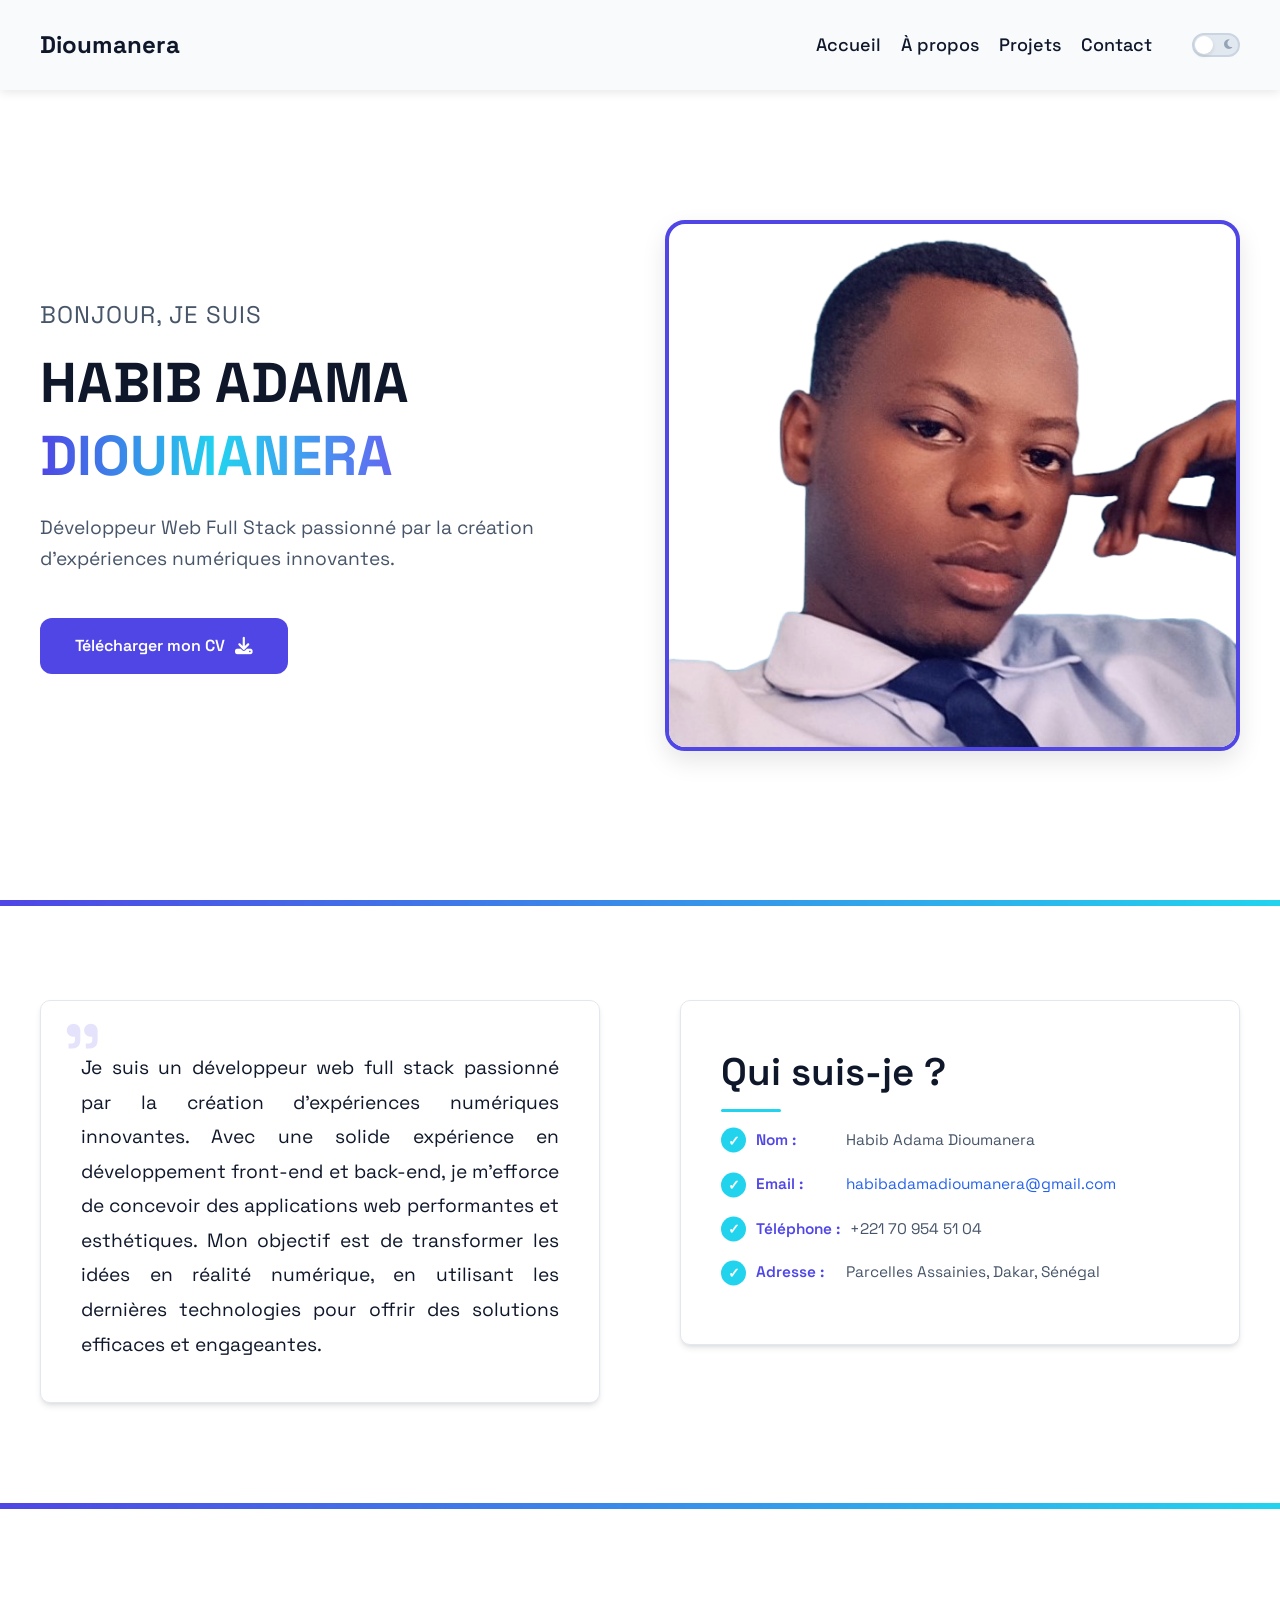
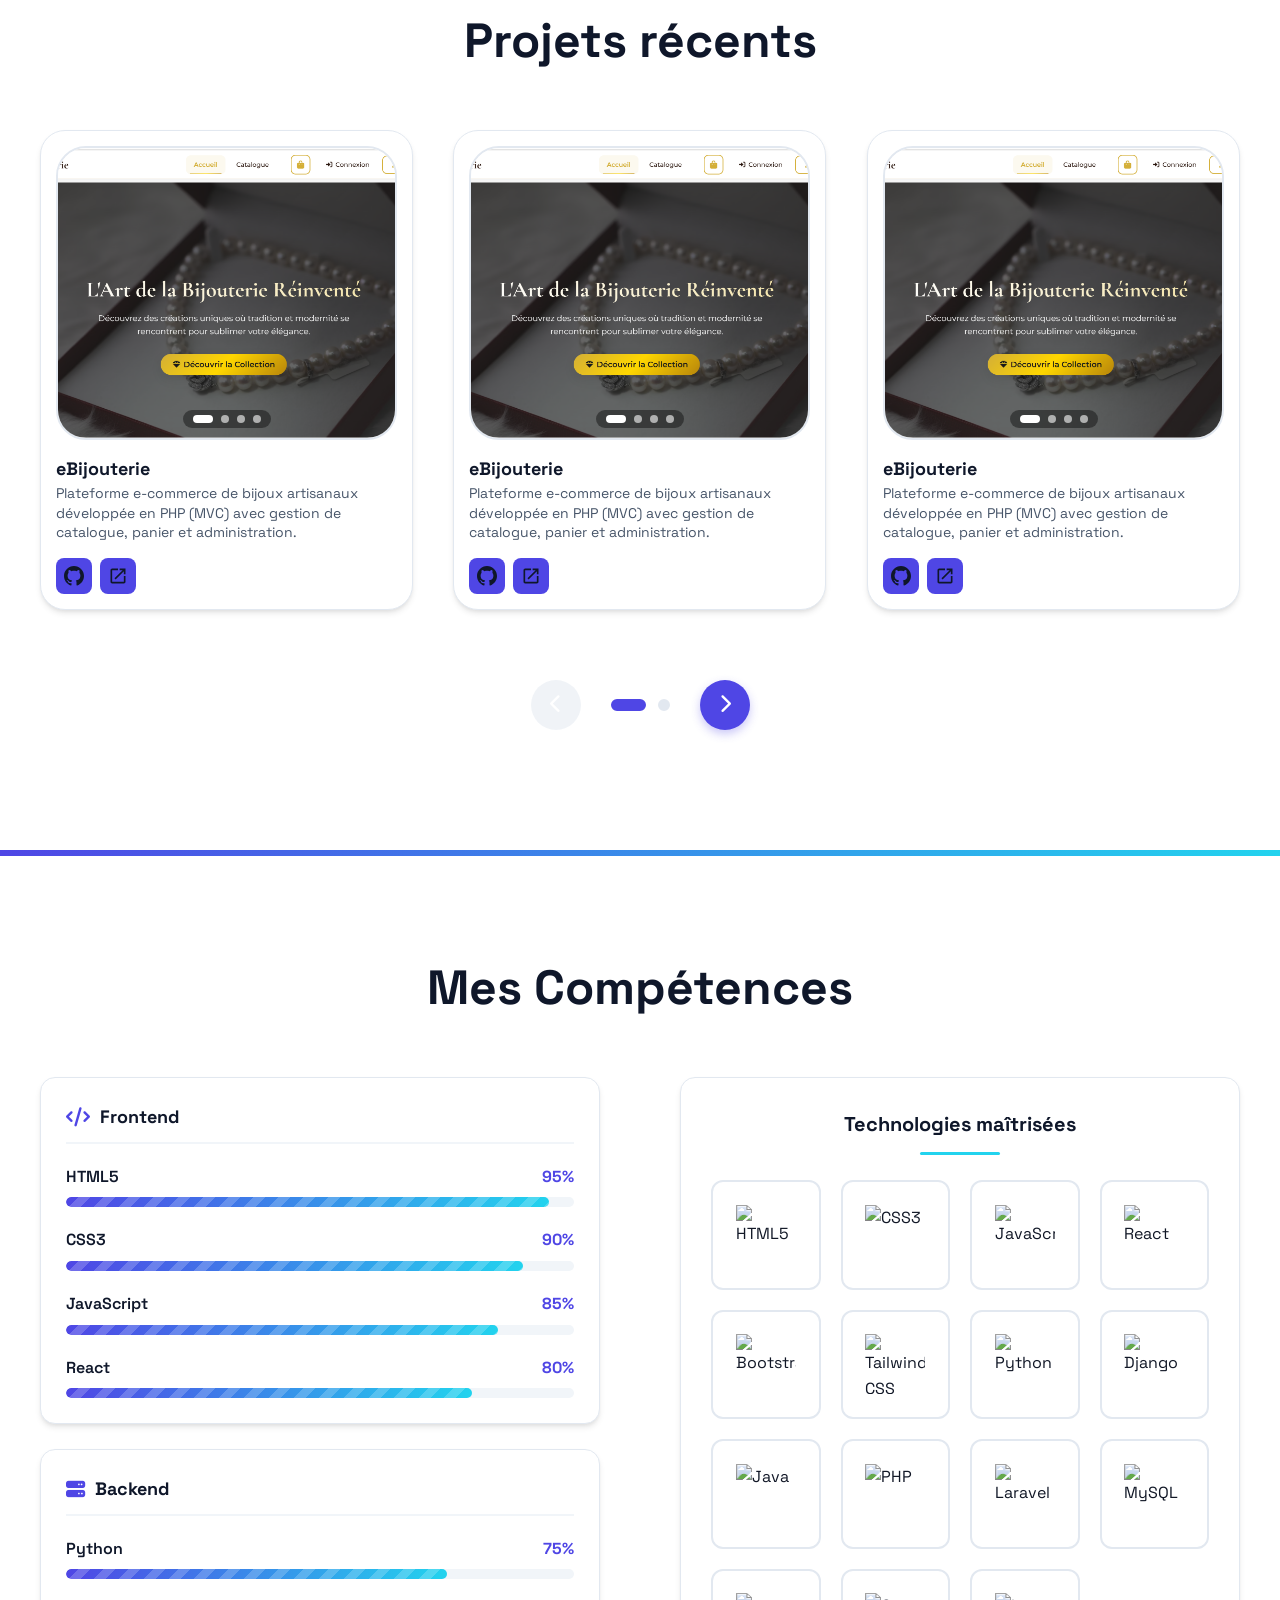
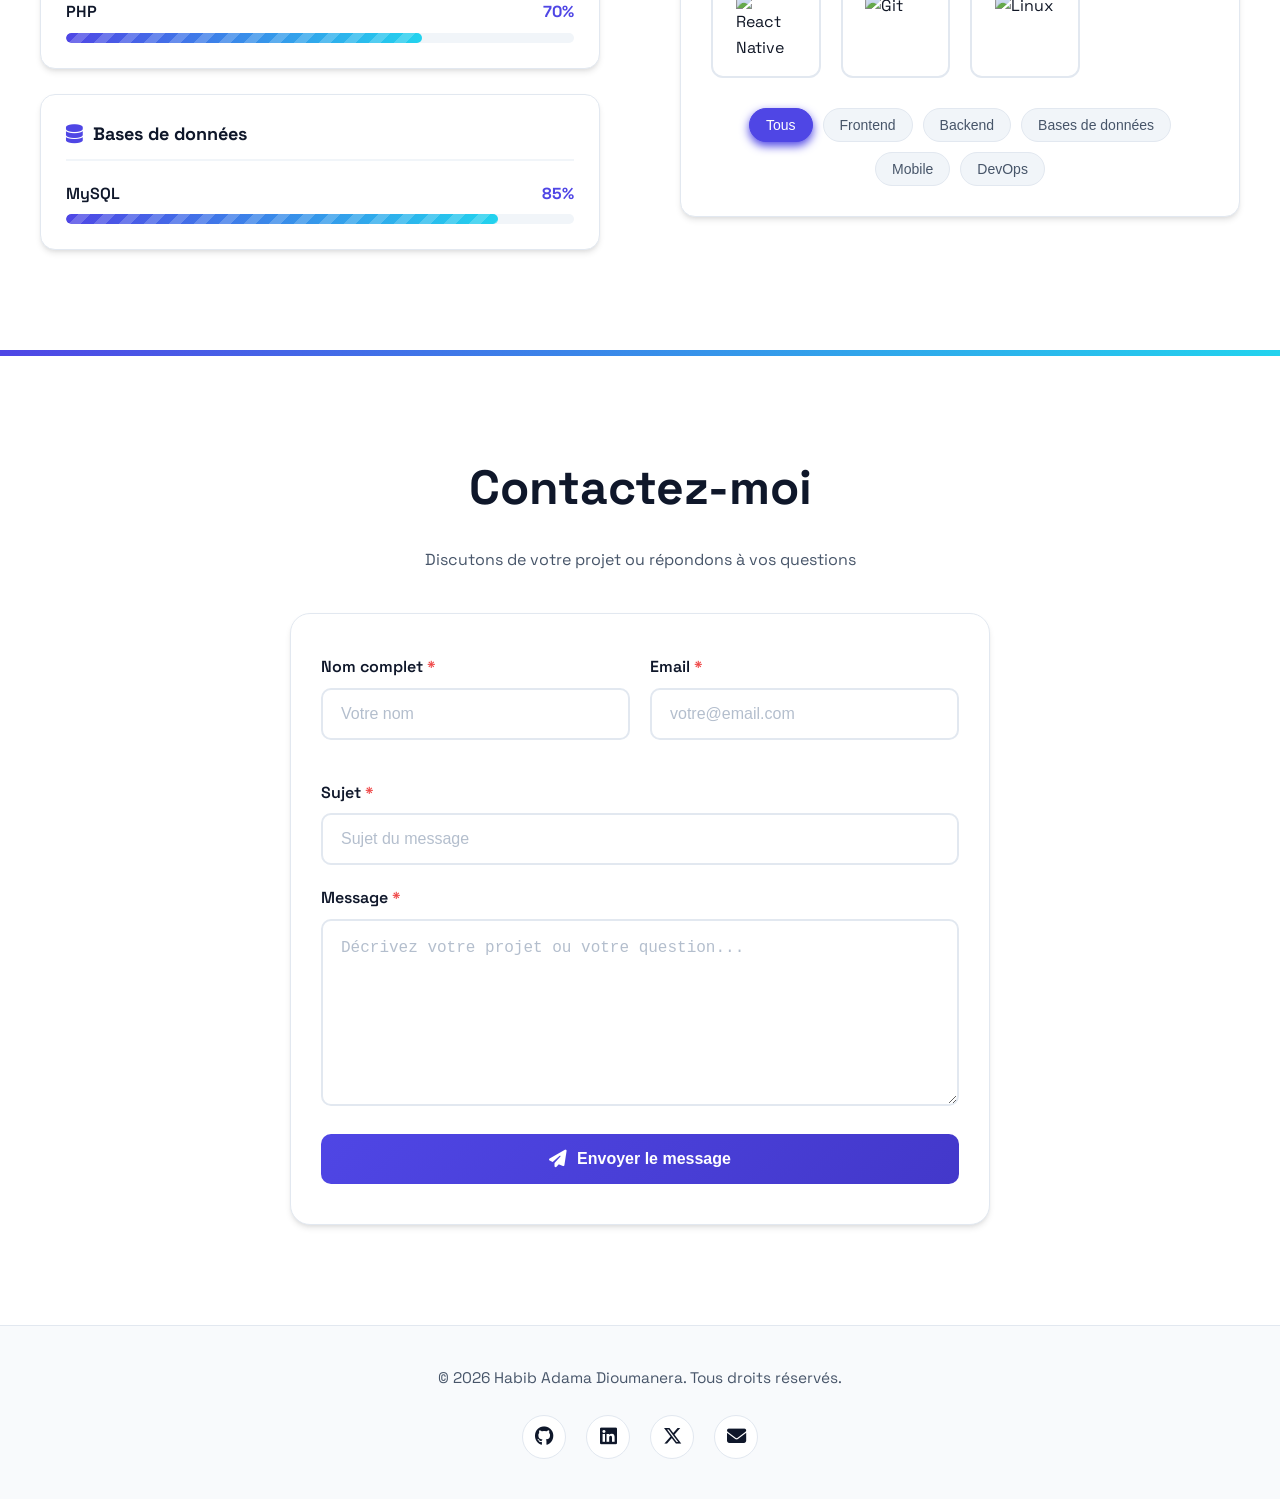
==== commit e1c09c2d: "Ajout d'animation au scroll aux différents blocs" ====
--- a/index.html
+++ b/index.html
@@ -11,6 +11,8 @@
         href="https://fonts.googleapis.com/css2?family=Playwrite+NZ+Basic:wght@100..400&family=Roboto:ital,wght@0,100..900;1,100..900&display=swap"
         rel="stylesheet">
     <link rel="stylesheet" href="https://cdnjs.cloudflare.com/ajax/libs/font-awesome/6.5.1/css/all.min.css">
+    <!-- Lien pour animation de la page -->
+     <link rel="stylesheet" href="assets/css/scroll-animations.css">
 </head>
 
 <body class="theme-light">
--- a/assets/css/style.css
+++ b/assets/css/style.css
@@ -2264,4 +2264,7 @@
     font-size: 1rem;
     padding: 8px 0;
   }
-}+}
+
+
+
--- a/assets/css/scroll-animations.css
+++ b/assets/css/scroll-animations.css
@@ -0,0 +1,164 @@
+/* ===================================
+   ANIMATIONS AU SCROLL
+   =================================== */
+
+/* ---- États initiaux communs ---- */
+.reveal {
+  will-change: transform, opacity;
+}
+
+/* ==========================================
+   DESKTOP & TABLETTE (640px+)
+   Animations : glissement + fade élaborés
+   ========================================== */
+@media screen and (min-width: 640px) {
+
+  /* Hero text : entre par la gauche */
+  .hero-text.reveal {
+    opacity: 0;
+    transform: translateX(-60px);
+    transition: opacity 0.8s cubic-bezier(0.22, 1, 0.36, 1),
+                transform 0.8s cubic-bezier(0.22, 1, 0.36, 1);
+  }
+
+  /* Hero image : entre par la droite */
+  .hero-image.reveal {
+    opacity: 0;
+    transform: translateX(60px);
+    transition: opacity 0.8s cubic-bezier(0.22, 1, 0.36, 1) 0.2s,
+                transform 0.8s cubic-bezier(0.22, 1, 0.36, 1) 0.2s;
+  }
+
+  /* About content : entre par la gauche avec légère rotation */
+  .about-content.reveal {
+    opacity: 0;
+    transform: translateX(-50px) rotate(-1deg);
+    transition: opacity 0.7s cubic-bezier(0.22, 1, 0.36, 1),
+                transform 0.7s cubic-bezier(0.22, 1, 0.36, 1);
+  }
+
+  /* About infos : entre par la droite */
+  .about-infos.reveal {
+    opacity: 0;
+    transform: translateX(50px);
+    transition: opacity 0.7s cubic-bezier(0.22, 1, 0.36, 1) 0.15s,
+                transform 0.7s cubic-bezier(0.22, 1, 0.36, 1) 0.15s;
+  }
+
+  /* Project cards : monte avec délai en cascade */
+  .project-card.reveal {
+    opacity: 0;
+    transform: translateY(50px) scale(0.95);
+    transition: opacity 0.6s cubic-bezier(0.22, 1, 0.36, 1),
+                transform 0.6s cubic-bezier(0.22, 1, 0.36, 1);
+  }
+
+  /* Skill categories : entre alternativement gauche/droite */
+  .skill-category.reveal:nth-child(odd) {
+    opacity: 0;
+    transform: translateX(-40px);
+    transition: opacity 0.65s cubic-bezier(0.22, 1, 0.36, 1),
+                transform 0.65s cubic-bezier(0.22, 1, 0.36, 1);
+  }
+
+  .skill-category.reveal:nth-child(even) {
+    opacity: 0;
+    transform: translateX(40px);
+    transition: opacity 0.65s cubic-bezier(0.22, 1, 0.36, 1) 0.1s,
+                transform 0.65s cubic-bezier(0.22, 1, 0.36, 1) 0.1s;
+  }
+
+  /* Skills tech : zoom + fade depuis le bas */
+  .skills-tech.reveal {
+    opacity: 0;
+    transform: translateY(40px) scale(0.97);
+    transition: opacity 0.7s cubic-bezier(0.22, 1, 0.36, 1) 0.2s,
+                transform 0.7s cubic-bezier(0.22, 1, 0.36, 1) 0.2s;
+  }
+
+  /* Contact : entrée depuis le bas avec grand mouvement */
+  .contact-form-wrapper.reveal {
+    opacity: 0;
+    transform: translateY(60px);
+    transition: opacity 0.8s cubic-bezier(0.22, 1, 0.36, 1),
+                transform 0.8s cubic-bezier(0.22, 1, 0.36, 1);
+  }
+
+  .contact-header.reveal {
+    opacity: 0;
+    transform: translateY(30px);
+    transition: opacity 0.6s cubic-bezier(0.22, 1, 0.36, 1),
+                transform 0.6s cubic-bezier(0.22, 1, 0.36, 1);
+  }
+
+  /* État visible — DESKTOP */
+  .hero-text.reveal.visible,
+  .hero-image.reveal.visible,
+  .about-content.reveal.visible,
+  .about-infos.reveal.visible,
+  .project-card.reveal.visible,
+  .skill-category.reveal.visible,
+  .skills-tech.reveal.visible,
+  .contact-form-wrapper.reveal.visible,
+  .contact-header.reveal.visible {
+    opacity: 1;
+    transform: translateX(0) translateY(0) rotate(0deg) scale(1);
+  }
+
+  /* Délais en cascade pour les project-cards */
+  .project-card.reveal:nth-child(1) { transition-delay: 0s; }
+  .project-card.reveal:nth-child(2) { transition-delay: 0.1s; }
+  .project-card.reveal:nth-child(3) { transition-delay: 0.2s; }
+  .project-card.reveal:nth-child(4) { transition-delay: 0.3s; }
+  .project-card.reveal:nth-child(5) { transition-delay: 0.4s; }
+  .project-card.reveal:nth-child(6) { transition-delay: 0.5s; }
+}
+
+/* ==========================================
+   MOBILE (max 639px)
+   Animations : fade pur + légère montée simple
+   ========================================== */
+@media screen and (max-width: 639px) {
+
+  /* Tous les blocs : fade + montée subtile */
+  .hero-text.reveal,
+  .hero-image.reveal,
+  .about-content.reveal,
+  .about-infos.reveal,
+  .project-card.reveal,
+  .skill-category.reveal,
+  .skills-tech.reveal,
+  .contact-form-wrapper.reveal,
+  .contact-header.reveal {
+    opacity: 0;
+    transform: translateY(28px);
+    transition: opacity 0.55s ease-out,
+                transform 0.55s ease-out;
+  }
+
+  /* Décalage léger entre blocs côte à côte */
+  .hero-image.reveal     { transition-delay: 0.12s; }
+  .about-infos.reveal    { transition-delay: 0.1s; }
+  .contact-form-wrapper.reveal { transition-delay: 0.1s; }
+
+  /* Cascade project-cards sur mobile */
+  .project-card.reveal:nth-child(1) { transition-delay: 0s; }
+  .project-card.reveal:nth-child(2) { transition-delay: 0.08s; }
+  .project-card.reveal:nth-child(3) { transition-delay: 0.16s; }
+  .project-card.reveal:nth-child(4) { transition-delay: 0.24s; }
+  .project-card.reveal:nth-child(5) { transition-delay: 0.32s; }
+
+  /* État visible — MOBILE */
+  .hero-text.reveal.visible,
+  .hero-image.reveal.visible,
+  .about-content.reveal.visible,
+  .about-infos.reveal.visible,
+  .project-card.reveal.visible,
+  .skill-category.reveal.visible,
+  .skills-tech.reveal.visible,
+  .contact-form-wrapper.reveal.visible,
+  .contact-header.reveal.visible {
+    opacity: 1;
+    transform: translateY(0);
+  }
+}
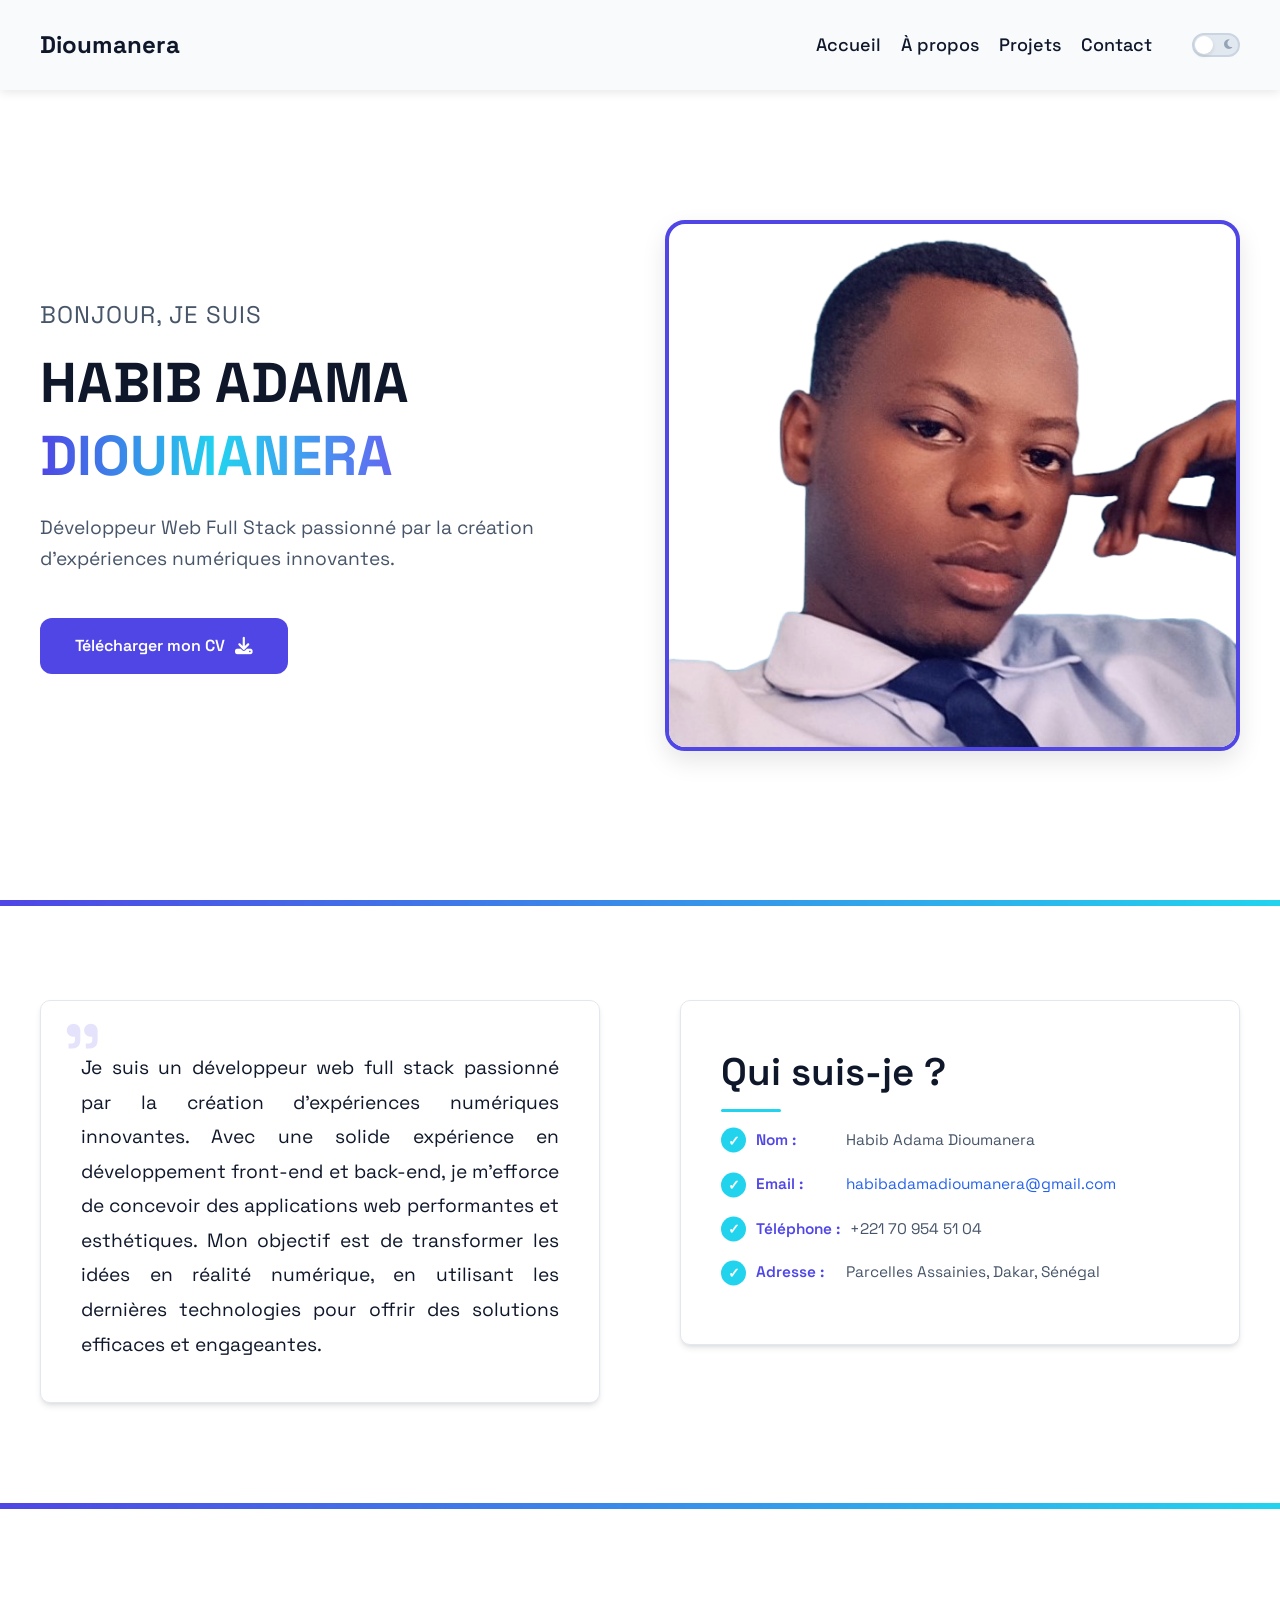
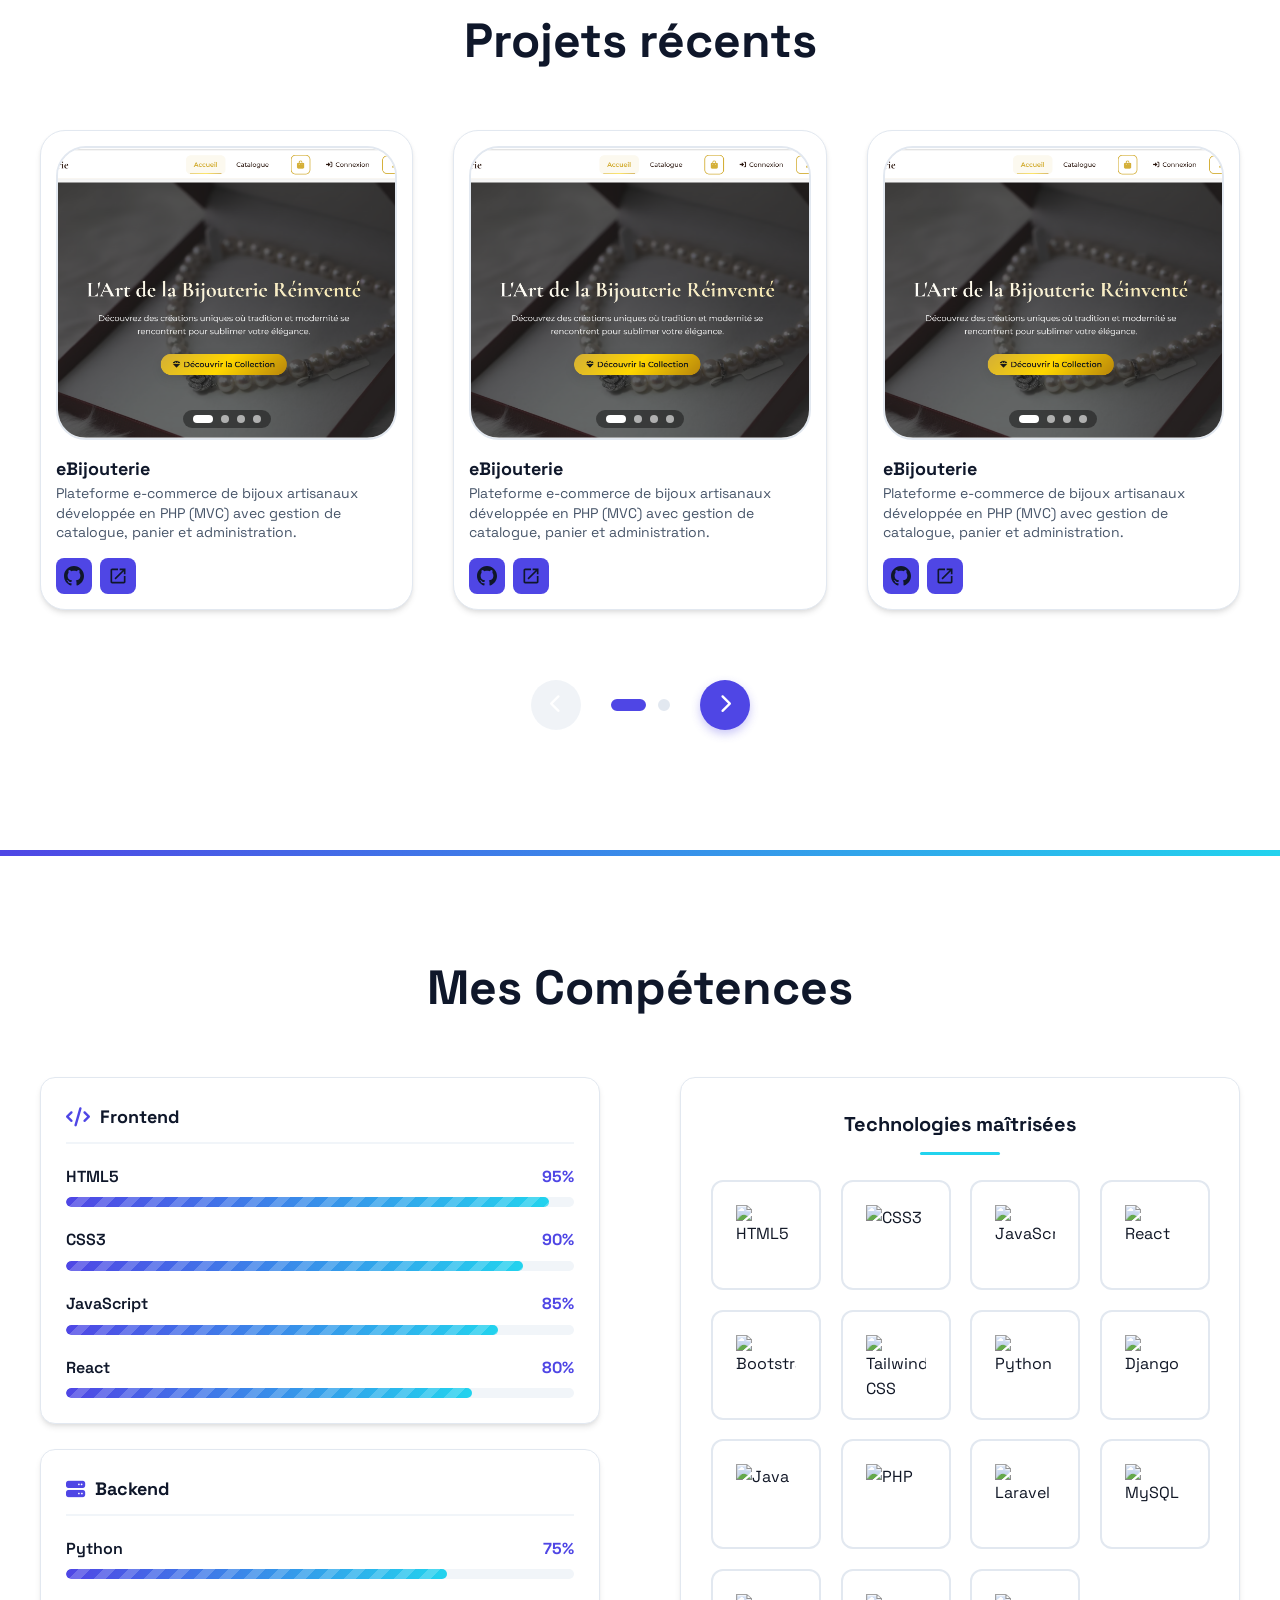
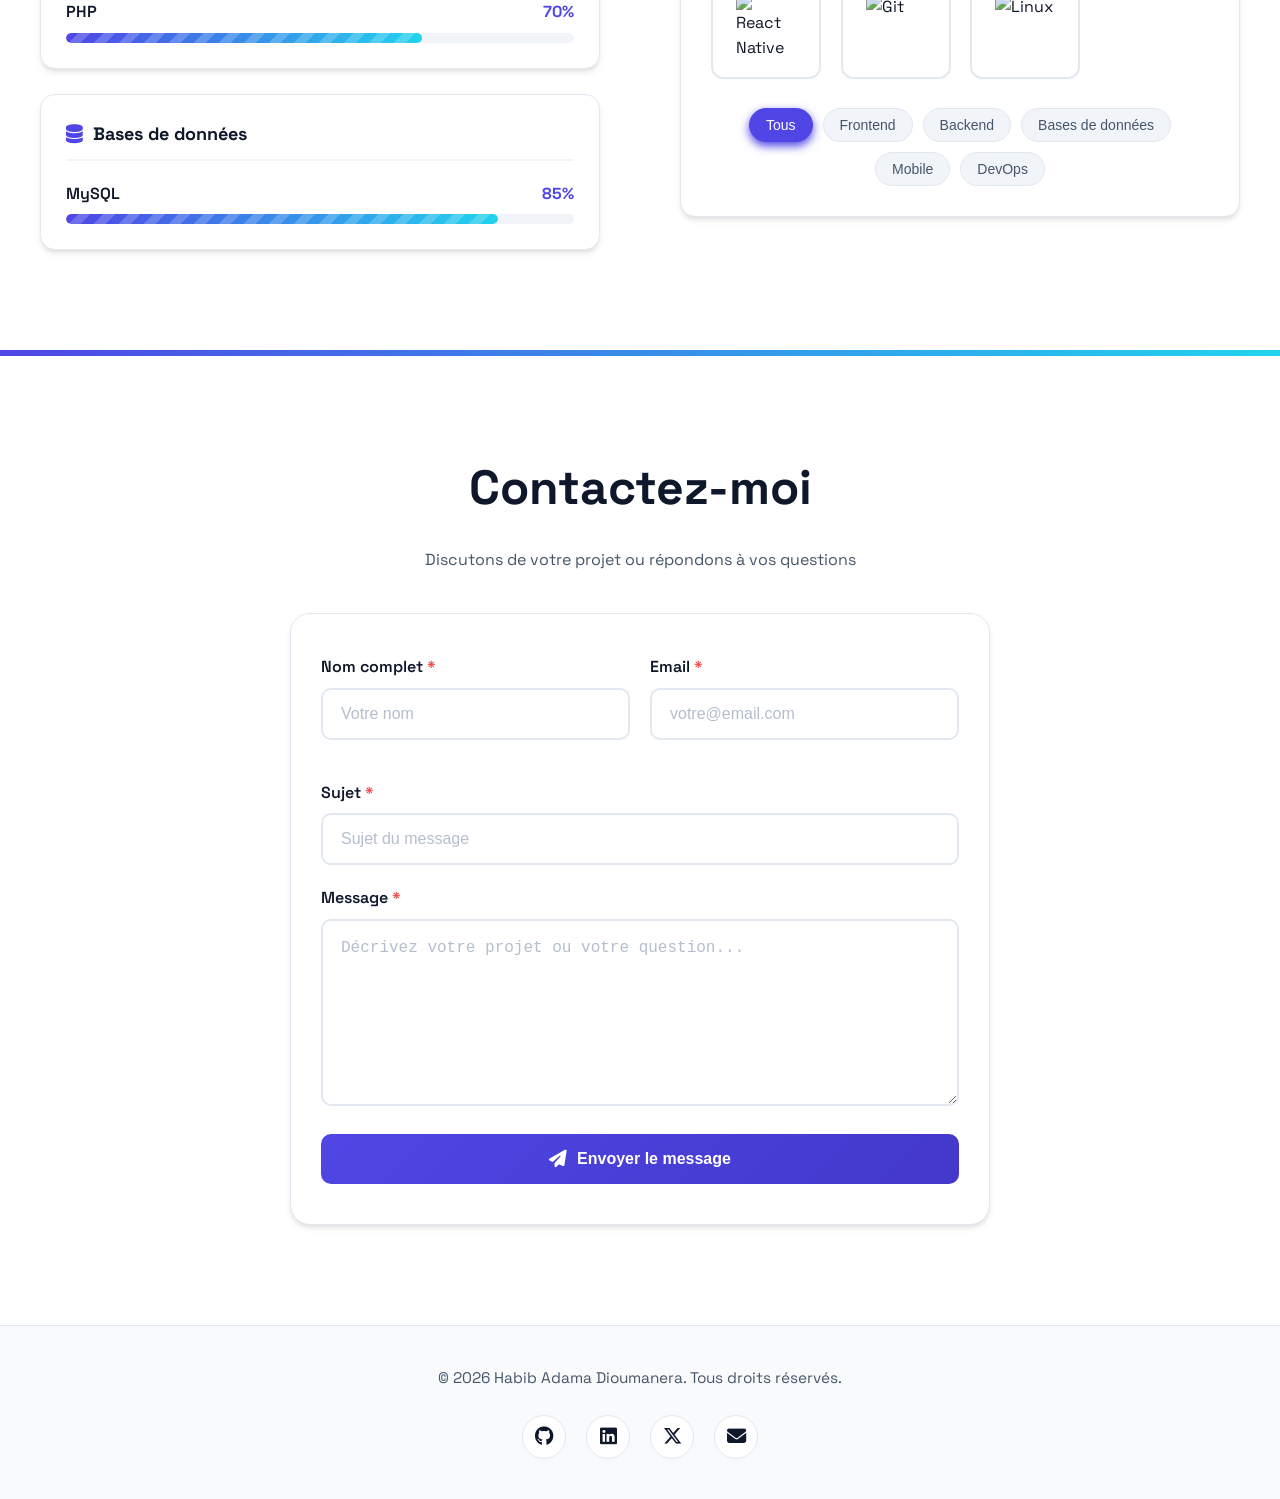
==== commit 4351a5d4: "Afeat(animations): ajout des animations au scroll avec effet ralenti" ====
--- a/index.html
+++ b/index.html
@@ -12,7 +12,6 @@
         rel="stylesheet">
     <link rel="stylesheet" href="https://cdnjs.cloudflare.com/ajax/libs/font-awesome/6.5.1/css/all.min.css">
     <!-- Lien pour animation de la page -->
-     <link rel="stylesheet" href="assets/css/scroll-animations.css">
 </head>
 
 <body class="theme-light">
--- a/assets/css/style.css
+++ b/assets/css/style.css
@@ -4,11 +4,8 @@
    VARIABLES GLOBALES
    =================================== */
 :root {
-  /* Transitions */
   --bg-transition: 0.3s ease;
   --transition: all 0.3s cubic-bezier(0.4, 0, 0.2, 1);
-
-  /* Tailles de texte */
   --fs-xs: 0.75rem;
   --fs-sm: 0.875rem;
   --fs-base: 1rem;
@@ -21,171 +18,115 @@
 }
 
 /* ===================================
-   THÈME CLAIR - COULEURS UNIFIÉES
+   THÈME CLAIR
    =================================== */
 .theme-light {
-  /* Couleurs de base */
   --bg-color: #ffffff;
   --header-bg: #f8fafc;
   --text-color: #0f172a;
   --text-secondary: #475569;
-  
-  /* UNE SEULE COULEUR PRINCIPALE (indigo) */
-  --primary: #4f46e5;        /* La seule couleur primaire */
-  --primary-light: #6366f1;   /* Version plus claire */
-  --primary-dark: #4338ca;    /* Version plus foncée */
-  
-  /* Couleur secondaire (cyan) */
+  --primary: #4f46e5;
+  --primary-light: #6366f1;
+  --primary-dark: #4338ca;
   --secondary: #22d3ee;
-  
-  /* Bordures */
   --border: #e2e8f0;
   --border-light: #f1f5f9;
-  
-  /* Composants */
   --card-bg: #ffffff;
   --hamburger-bar: #0f172a;
-  
-  /* Switch */
   --switch-bg: #e2e8f0;
   --switch-border: #cbd5e1;
   --switch-slider: #ffffff;
-  
-  /* Overlay */
   --overlay: rgba(0, 0, 0, 0.5);
-  
-  /* Boutons */
   --btn-primary-bg: var(--primary);
   --btn-primary-text: #ffffff;
   --btn-primary-hover: var(--primary-dark);
-  
-  /* Liens */
   --link: #2563eb;
   --link-hover: #1d4ed8;
-  
-  /* Image */
   --image-border: var(--primary);
-  
-  /* Gradient (utilise primary et secondary) */
-  --hero-gradient: linear-gradient(90deg,
-      var(--primary) 0%,
-      var(--secondary) 50%,
-      var(--primary-light) 100%);
-  
-  /* Progress bar */
+  --hero-gradient: linear-gradient(
+    90deg,
+    var(--primary) 0%,
+    var(--secondary) 50%,
+    var(--primary-light) 100%
+  );
   --progress-stripe: rgba(255, 255, 255, 0.2);
-  
-  /* Filtres */
   --filter-bg: #f1f5f9;
   --filter-text: #475569;
   --filter-hover-bg: var(--primary-light);
   --filter-hover-text: #ffffff;
   --filter-active-bg: var(--primary);
   --filter-active-text: #ffffff;
-  
-  /* Formulaires */
   --input-bg: #ffffff;
   --input-border: var(--border);
   --input-focus-border: var(--primary);
   --input-focus-shadow: rgba(79, 70, 229, 0.15);
   --placeholder: #94a3b8;
-  
-  /* Social */
   --social-bg: #ffffff;
   --social-hover-bg: var(--primary);
   --social-hover-text: #ffffff;
-  
-  /* Ombres */
   --back-to-top-shadow: rgba(0, 0, 0, 0.15);
   --back-to-top-hover-shadow: rgba(0, 0, 0, 0.2);
   --carousel-btn-shadow: rgba(79, 70, 229, 0.3);
   --carousel-btn-hover-shadow: rgba(79, 70, 229, 0.4);
-  --card-shadow: 0 4px 6px -1px rgba(0, 0, 0, 0.1), 0 2px 4px -1px rgba(0, 0, 0, 0.06);
+  --card-shadow:
+    0 4px 6px -1px rgba(0, 0, 0, 0.1), 0 2px 4px -1px rgba(0, 0, 0, 0.06);
   --card-hover-shadow: 0 10px 25px -5px rgba(0, 0, 0, 0.1);
   --header-shadow: 0 2px 10px rgba(0, 0, 0, 0.1);
 }
 
 /* ===================================
-   THÈME SOMBRE - COULEURS UNIFIÉES
+   THÈME SOMBRE
    =================================== */
 .theme-dark {
-  /* Couleurs de base */
   --bg-color: #0f172a;
   --header-bg: #1e293b;
   --text-color: #f8fafc;
   --text-secondary: #cbd5e1;
-  
-  /* UNE SEULE COULEUR PRINCIPALE (indigo plus claire pour le dark) */
   --primary: #6366f1;
   --primary-light: #818cf8;
   --primary-dark: #4f46e5;
-  
-  /* Couleur secondaire */
   --secondary: #22d3ee;
-  
-  /* Bordures */
   --border: #334155;
   --border-light: #475569;
-  
-  /* Composants */
   --card-bg: #1e293b;
   --hamburger-bar: #f8fafc;
-  
-  /* Switch */
   --switch-bg: #1e293b;
   --switch-border: #334155;
   --switch-slider: #ffffff;
-  
-  /* Overlay */
   --overlay: rgba(0, 0, 0, 0.7);
-  
-  /* Boutons */
   --btn-primary-bg: var(--primary);
   --btn-primary-text: #ffffff;
   --btn-primary-hover: var(--primary-dark);
-  
-  /* Liens */
   --link: #60a5fa;
   --link-hover: #3b82f6;
-  
-  /* Image */
   --image-border: var(--primary);
-  
-  /* Gradient */
-  --hero-gradient: linear-gradient(90deg,
-      var(--primary) 0%,
-      var(--secondary) 50%,
-      var(--primary-light) 100%);
-  
-  /* Progress bar */
+  --hero-gradient: linear-gradient(
+    90deg,
+    var(--primary) 0%,
+    var(--secondary) 50%,
+    var(--primary-light) 100%
+  );
   --progress-stripe: rgba(255, 255, 255, 0.1);
-  
-  /* Filtres */
   --filter-bg: #334155;
   --filter-text: #cbd5e1;
   --filter-hover-bg: var(--primary-light);
   --filter-hover-text: #ffffff;
   --filter-active-bg: var(--primary);
   --filter-active-text: #ffffff;
-  
-  /* Formulaires */
   --input-bg: #0f172a;
   --input-border: var(--border);
   --input-focus-border: var(--primary);
   --input-focus-shadow: rgba(99, 102, 241, 0.15);
   --placeholder: #64748b;
-  
-  /* Social */
   --social-bg: #1e293b;
   --social-hover-bg: var(--primary);
   --social-hover-text: #ffffff;
-  
-  /* Ombres */
   --back-to-top-shadow: rgba(0, 0, 0, 0.3);
   --back-to-top-hover-shadow: rgba(0, 0, 0, 0.4);
   --carousel-btn-shadow: rgba(99, 102, 241, 0.3);
   --carousel-btn-hover-shadow: rgba(99, 102, 241, 0.4);
-  --card-shadow: 0 4px 6px -1px rgba(0, 0, 0, 0.2), 0 2px 4px -1px rgba(0, 0, 0, 0.1);
+  --card-shadow:
+    0 4px 6px -1px rgba(0, 0, 0, 0.2), 0 2px 4px -1px rgba(0, 0, 0, 0.1);
   --card-hover-shadow: 0 10px 25px -5px rgba(0, 0, 0, 0.3);
   --header-shadow: 0 2px 10px rgba(0, 0, 0, 0.3);
 }
@@ -205,7 +146,9 @@
   color: var(--text-color);
   line-height: 1.6;
   font-size: var(--fs-base);
-  transition: background-color var(--bg-transition), color var(--bg-transition);
+  transition:
+    background-color var(--bg-transition),
+    color var(--bg-transition);
 }
 
 html {
@@ -223,9 +166,9 @@
 /* ===================================
    TITRES DE SECTION
    =================================== */
-#projects .container>h1,
-#skills .container>h1,
-#contact .container>h1,
+#projects .container > h1,
+#skills .container > h1,
+#contact .container > h1,
 .contact-header h1 {
   text-align: center;
   font-size: clamp(2rem, 4vw, 3rem);
@@ -249,7 +192,9 @@
   background-color: var(--header-bg);
   box-shadow: var(--header-shadow);
   font-family: "Space Grotesk", sans-serif;
-  transition: background-color var(--bg-transition), box-shadow var(--bg-transition);
+  transition:
+    background-color var(--bg-transition),
+    box-shadow var(--bg-transition);
 }
 
 nav {
@@ -332,7 +277,7 @@
   box-shadow: 0 2px 4px rgba(0, 0, 0, 0.1);
 }
 
-.theme-switch input:checked+.slider::before {
+.theme-switch input:checked + .slider::before {
   transform: translateX(24px);
 }
 
@@ -384,7 +329,6 @@
 .hamburger .bar::before {
   top: -8px;
 }
-
 .hamburger .bar::after {
   top: 8px;
 }
@@ -392,12 +336,10 @@
 .hamburger.active .bar {
   background: transparent;
 }
-
 .hamburger.active .bar::before {
   top: 0;
   transform: rotate(45deg);
 }
-
 .hamburger.active .bar::after {
   top: 0;
   transform: rotate(-45deg);
@@ -492,16 +434,16 @@
   border: 4px solid var(--image-border);
   box-shadow: 0 10px 25px rgba(0, 0, 0, 0.1);
   animation: float 6s ease-in-out infinite;
-  transition: border-color var(--bg-transition), box-shadow var(--bg-transition);
+  transition:
+    border-color var(--bg-transition),
+    box-shadow var(--bg-transition);
 }
 
 @keyframes float {
-
   0%,
   100% {
     transform: translateY(0);
   }
-
   50% {
     transform: translateY(-10px);
   }
@@ -536,9 +478,7 @@
   left: -100%;
   width: 100%;
   height: 100%;
-  background: linear-gradient(135deg,
-      var(--secondary),
-      var(--primary));
+  background: linear-gradient(135deg, var(--secondary), var(--primary));
   transition: left 0.5s ease;
   z-index: -1;
 }
@@ -546,7 +486,6 @@
 .download-cv_btn:hover::before {
   left: 0;
 }
-
 .download-cv_btn:hover {
   transform: translateY(-3px);
   box-shadow: 0 10px 25px -5px rgba(0, 0, 0, 0.1);
@@ -563,7 +502,7 @@
 }
 
 /* ===================================
-   SECTION ABOUT
+   SECTIONS COMMUNES
    =================================== */
 #about,
 #projects,
@@ -586,26 +525,29 @@
   left: 0;
   right: 0;
   height: 6px;
-  background: linear-gradient(90deg,
-      var(--primary) 0%,
-      var(--secondary) 50%,
-      var(--primary-light) 100%);
+  background: linear-gradient(
+    90deg,
+    var(--primary) 0%,
+    var(--secondary) 50%,
+    var(--primary-light) 100%
+  );
   animation: gradientMove 8s ease infinite;
   background-size: 200% 100%;
 }
 
 @keyframes gradientMove {
-
   0%,
   100% {
     background-position: 0% 50%;
   }
-
   50% {
     background-position: 100% 50%;
   }
 }
 
+/* ===================================
+   SECTION ABOUT
+   =================================== */
 #about .container {
   display: grid;
   grid-template-columns: 1fr 1fr;
@@ -766,19 +708,15 @@
   box-shadow: var(--card-shadow);
   border: 1px solid var(--border);
   height: 480px;
-  opacity: 0;
-  transform: translateY(20px);
-  transition: all 0.5s cubic-bezier(0.4, 0, 0.2, 1);
+  /* opacity et transform gérés en JS pour éviter le conflit avec display:flex */
 }
 
 .project-card.active {
   display: flex;
-  opacity: 1;
-  transform: translateY(0);
 }
 
 .project-card:hover {
-  transform: translateY(-5px);
+  transform: translateY(-5px) !important;
   box-shadow: var(--card-hover-shadow);
   border-color: var(--primary-light);
 }
@@ -809,7 +747,9 @@
   object-fit: cover;
   opacity: 0;
   visibility: hidden;
-  transition: opacity 0.5s ease-in-out, visibility 0.5s ease-in-out;
+  transition:
+    opacity 0.5s ease-in-out,
+    visibility 0.5s ease-in-out;
 }
 
 .carousel-image.active {
@@ -852,7 +792,6 @@
 .carousel-nav-btn.prev-image {
   left: 10px;
 }
-
 .carousel-nav-btn.next-image {
   right: 10px;
 }
@@ -889,33 +828,6 @@
 .image-dot:hover {
   background: var(--primary);
   transform: scale(1.2);
-}
-
-.project-image {
-  width: 100%;
-  height: 320px;
-  overflow: hidden;
-  box-shadow: 0 4px 6px -1px rgba(0, 0, 0, 0.1), 0 2px 4px -1px rgba(0, 0, 0, 0.06);
-  border: 2px solid var(--border);
-  border-radius: 30px;
-  margin-bottom: 12px;
-  transition: border-color var(--bg-transition), transform 0.3s ease;
-}
-
-.project-image:hover {
-  transform: scale(1.02);
-}
-
-.project-image img {
-  width: 100%;
-  height: 100%;
-  object-fit: cover;
-  display: block;
-  transition: transform 0.5s ease;
-}
-
-.project-image:hover img {
-  transform: scale(1.1);
 }
 
 .project-text {
@@ -1082,7 +994,6 @@
 .skill-item {
   margin-bottom: 20px;
 }
-
 .skill-item:last-child {
   margin-bottom: 0;
 }
@@ -1116,19 +1027,12 @@
 
 .progress-fill {
   height: 100%;
-  background: linear-gradient(90deg,
-      var(--primary),
-      var(--secondary));
+  background: linear-gradient(90deg, var(--primary), var(--secondary));
   border-radius: 5px;
   width: 0;
   transition: width 1.5s cubic-bezier(0.4, 0, 0.2, 1);
   position: relative;
   overflow: hidden;
-  animation-play-state: paused;
-}
-
-.progress-fill.animated {
-  animation-play-state: running;
 }
 
 .progress-fill::after {
@@ -1138,14 +1042,16 @@
   left: 0;
   bottom: 0;
   right: 0;
-  background-image: linear-gradient(-45deg,
-      var(--progress-stripe) 25%,
-      transparent 25%,
-      transparent 50%,
-      var(--progress-stripe) 50%,
-      var(--progress-stripe) 75%,
-      transparent 75%,
-      transparent);
+  background-image: linear-gradient(
+    -45deg,
+    var(--progress-stripe) 25%,
+    transparent 25%,
+    transparent 50%,
+    var(--progress-stripe) 50%,
+    var(--progress-stripe) 75%,
+    transparent 75%,
+    transparent
+  );
   background-size: 25px 25px;
   animation: progressStripes 1s linear infinite;
   border-radius: 5px;
@@ -1155,7 +1061,6 @@
   0% {
     background-position: 0 0;
   }
-
   100% {
     background-position: 25px 0;
   }
@@ -1204,6 +1109,7 @@
   margin-bottom: 30px;
 }
 
+/* Tech card : état initial géré par JS scroll reveal */
 .tech-card {
   aspect-ratio: 1;
   background: var(--bg-color);
@@ -1214,12 +1120,13 @@
   padding: 20px;
   border: 2px solid var(--border);
   cursor: pointer;
-  transition: all 0.3s cubic-bezier(0.4, 0, 0.2, 1);
+  transition:
+    border-color 0.3s ease,
+    box-shadow 0.3s ease,
+    transform 0.3s ease;
   position: relative;
   overflow: hidden;
-  opacity: 0;
-  transform: translateY(20px);
-  animation: fadeInUp 0.5s ease forwards;
+  /* opacity et transform initiaux définis dans la section SCROLL REVEAL ci-dessous */
 }
 
 .tech-card::before {
@@ -1229,10 +1136,12 @@
   left: -100%;
   width: 100%;
   height: 100%;
-  background: linear-gradient(90deg,
-      transparent,
-      var(--border-light),
-      transparent);
+  background: linear-gradient(
+    90deg,
+    transparent,
+    var(--border-light),
+    transparent
+  );
   transition: left 0.5s ease;
 }
 
@@ -1243,7 +1152,6 @@
 .tech-card:hover {
   transform: translateY(-5px) scale(1.05);
   border-color: var(--primary);
-  background: var(--bg-color);
   box-shadow: 0 8px 20px rgba(0, 0, 0, 0.1);
 }
 
@@ -1252,7 +1160,9 @@
   height: 60px;
   object-fit: contain;
   filter: grayscale(20%);
-  transition: filter 0.3s ease, transform 0.3s ease;
+  transition:
+    filter 0.3s ease,
+    transform 0.3s ease;
 }
 
 .tech-card:hover img {
@@ -1292,13 +1202,6 @@
   color: var(--filter-active-text);
   border-color: var(--filter-active-bg);
   box-shadow: 0 4px 10px var(--filter-active-bg);
-}
-
-@keyframes fadeInUp {
-  to {
-    opacity: 1;
-    transform: translateY(0);
-  }
 }
 
 /* ===================================
@@ -1421,9 +1324,7 @@
   gap: 10px;
   width: 100%;
   padding: 16px;
-  background: linear-gradient(135deg,
-      var(--primary),
-      var(--primary-dark));
+  background: linear-gradient(135deg, var(--primary), var(--primary-dark));
   color: white;
   border: none;
   border-radius: 10px;
@@ -1437,9 +1338,7 @@
 .submit-btn:hover {
   transform: translateY(-3px);
   box-shadow: 0 8px 20px rgba(79, 70, 229, 0.3);
-  background: linear-gradient(135deg,
-      var(--primary-dark),
-      var(--primary));
+  background: linear-gradient(135deg, var(--primary-dark), var(--primary));
 }
 
 .submit-btn:active {
@@ -1453,29 +1352,6 @@
 
 .submit-btn:hover i {
   transform: translateX(5px);
-}
-
-.submit-btn.sending {
-  opacity: 0.8;
-  cursor: not-allowed;
-}
-
-.submit-btn.sending i {
-  animation: sendAnimation 1s infinite;
-}
-
-@keyframes sendAnimation {
-  0% {
-    transform: translateX(0) translateY(0);
-  }
-
-  50% {
-    transform: translateX(3px) translateY(-2px);
-  }
-
-  100% {
-    transform: translateX(0) translateY(0);
-  }
 }
 
 .form-status {
@@ -1494,32 +1370,10 @@
     opacity: 0;
     transform: translateY(-10px);
   }
-
   to {
     opacity: 1;
     transform: translateY(0);
   }
-}
-
-.form-status.success {
-  display: block;
-  background: var(--success-bg);
-  border: 1px solid var(--success-border);
-  color: var(--success-text);
-}
-
-.form-status.error {
-  display: block;
-  background: var(--error-bg);
-  border: 1px solid var(--error-border);
-  color: var(--error-text);
-}
-
-.form-status.sending {
-  display: block;
-  background: var(--sending-bg);
-  border: 1px solid var(--sending-border);
-  color: var(--sending-text);
 }
 
 /* ===================================
@@ -1529,7 +1383,9 @@
   background-color: var(--header-bg);
   padding: 40px 0;
   border-top: 1px solid var(--border);
-  transition: background-color var(--bg-transition), border-color var(--bg-transition);
+  transition:
+    background-color var(--bg-transition),
+    border-color var(--bg-transition);
 }
 
 .footer-content {
@@ -1571,7 +1427,7 @@
 
 .social-links a:hover {
   transform: translateY(-3px);
-  box-shadow: 0 4px 6px -1px rgba(0, 0, 0, 0.1), 0 2px 4px -1px rgba(0, 0, 0, 0.06);
+  box-shadow: 0 4px 6px -1px rgba(0, 0, 0, 0.1);
   background-color: var(--social-hover-bg);
   color: var(--social-hover-text);
   border-color: var(--social-hover-bg);
@@ -1581,17 +1437,14 @@
   background-color: #333;
   border-color: #333;
 }
-
 .social-links a:hover:nth-child(2) {
   background-color: #0077b5;
   border-color: #0077b5;
 }
-
 .social-links a:hover:nth-child(3) {
   background-color: #1da1f2;
   border-color: #1da1f2;
 }
-
 .social-links a:hover:nth-child(4) {
   background-color: var(--secondary);
   border-color: var(--secondary);
@@ -1634,30 +1487,210 @@
   box-shadow: 0 6px 16px var(--back-to-top-hover-shadow);
 }
 
-.back-to-top:active {
-  transform: translateY(-2px);
-}
-
-@keyframes pulse {
-  0% {
-    box-shadow: 0 0 0 0 var(--primary);
-  }
-
-  70% {
-    box-shadow: 0 0 0 10px rgba(79, 70, 229, 0);
-  }
-
-  100% {
-    box-shadow: 0 0 0 0 rgba(79, 70, 229, 0);
-  }
-}
-
-.back-to-top.visible:hover {
-  animation: pulse 1.5s infinite;
-}
-
-
-
+/* ===================================
+   ANIMATIONS AU SCROLL
+   Courbe : cubic-bezier(0.6, 0, 0.1, 1)
+   = départ ultra-lent, arrivée douce
+   =================================== */
+
+/* --- États initiaux communs --- */
+#projects .container > h1,
+#skills .container > h1,
+.contact-header h1,
+.hero-text,
+.hero-image,
+.about-content,
+.about-infos,
+.skill-category,
+.skills-tech,
+.contact-header,
+.contact-form-wrapper {
+  opacity: 0;
+  will-change: opacity, transform;
+}
+
+/* tech-card : état initial géré en JS (conflit sinon avec filterTechCards) */
+.tech-card {
+  opacity: 0;
+  transform: translateY(10px);
+  will-change: opacity, transform;
+}
+
+/* ==========================================
+   DESKTOP & TABLETTE (640px+)
+   Durées : 1.4s–1.8s | déplacements : 20–30px
+   ========================================== */
+@media screen and (min-width: 640px) {
+  #projects .container > h1,
+  #skills .container > h1,
+  .contact-header h1 {
+    transform: translateY(20px);
+    transition:
+      opacity 1.5s cubic-bezier(0.6, 0, 0.1, 1),
+      transform 1.5s cubic-bezier(0.6, 0, 0.1, 1);
+  }
+
+  .hero-text {
+    transform: translateX(-30px);
+    transition:
+      opacity 1.6s cubic-bezier(0.6, 0, 0.1, 1),
+      transform 1.6s cubic-bezier(0.6, 0, 0.1, 1);
+  }
+
+  .hero-image {
+    transform: translateX(30px);
+    transition:
+      opacity 1.6s cubic-bezier(0.6, 0, 0.1, 1) 0.3s,
+      transform 1.6s cubic-bezier(0.6, 0, 0.1, 1) 0.3s;
+  }
+
+  .about-content {
+    transform: translateX(-25px);
+    transition:
+      opacity 1.5s cubic-bezier(0.6, 0, 0.1, 1),
+      transform 1.5s cubic-bezier(0.6, 0, 0.1, 1);
+  }
+
+  .about-infos {
+    transform: translateX(25px);
+    transition:
+      opacity 1.5s cubic-bezier(0.6, 0, 0.1, 1) 0.25s,
+      transform 1.5s cubic-bezier(0.6, 0, 0.1, 1) 0.25s;
+  }
+
+  .skill-category:nth-child(odd) {
+    transform: translateX(-22px);
+    transition:
+      opacity 1.4s cubic-bezier(0.6, 0, 0.1, 1),
+      transform 1.4s cubic-bezier(0.6, 0, 0.1, 1);
+  }
+
+  .skill-category:nth-child(even) {
+    transform: translateX(22px);
+    transition:
+      opacity 1.4s cubic-bezier(0.6, 0, 0.1, 1) 0.18s,
+      transform 1.4s cubic-bezier(0.6, 0, 0.1, 1) 0.18s;
+  }
+
+  .skills-tech {
+    transform: translateY(25px);
+    transition:
+      opacity 1.5s cubic-bezier(0.6, 0, 0.1, 1) 0.25s,
+      transform 1.5s cubic-bezier(0.6, 0, 0.1, 1) 0.25s;
+  }
+
+  /* tech-card : transition définie ici, opacity/transform appliqués en JS */
+  .tech-card {
+    transition:
+      opacity 1.1s cubic-bezier(0.6, 0, 0.1, 1),
+      transform 1.1s cubic-bezier(0.6, 0, 0.1, 1),
+      border-color 0.3s ease,
+      box-shadow 0.3s ease;
+  }
+
+  .contact-header {
+    transform: translateY(20px);
+    transition:
+      opacity 1.4s cubic-bezier(0.6, 0, 0.1, 1),
+      transform 1.4s cubic-bezier(0.6, 0, 0.1, 1);
+  }
+
+  .contact-form-wrapper {
+    transform: translateY(28px);
+    transition:
+      opacity 1.5s cubic-bezier(0.6, 0, 0.1, 1) 0.2s,
+      transform 1.5s cubic-bezier(0.6, 0, 0.1, 1) 0.2s;
+  }
+
+  /* États visibles desktop */
+  #projects .container > h1.is-visible,
+  #skills .container > h1.is-visible,
+  .contact-header h1.is-visible,
+  .hero-text.is-visible,
+  .hero-image.is-visible,
+  .about-content.is-visible,
+  .about-infos.is-visible,
+  .skill-category.is-visible,
+  .skills-tech.is-visible,
+  .contact-header.is-visible,
+  .contact-form-wrapper.is-visible {
+    opacity: 1;
+    transform: translateX(0) translateY(0);
+  }
+
+  .tech-card.is-visible {
+    opacity: 1;
+    transform: translateY(0);
+  }
+}
+
+/* ==========================================
+   MOBILE (max 639px)
+   Durées : 1s–1.2s | déplacements : 12–16px
+   ========================================== */
+@media screen and (max-width: 639px) {
+  #projects .container > h1,
+  #skills .container > h1,
+  .contact-header h1 {
+    transform: translateY(12px);
+    transition:
+      opacity 1.1s cubic-bezier(0.6, 0, 0.1, 1),
+      transform 1.1s cubic-bezier(0.6, 0, 0.1, 1);
+  }
+
+  .hero-text,
+  .hero-image,
+  .about-content,
+  .about-infos,
+  .skill-category,
+  .skills-tech,
+  .contact-header,
+  .contact-form-wrapper {
+    transform: translateY(14px);
+    transition:
+      opacity 1.1s cubic-bezier(0.6, 0, 0.1, 1),
+      transform 1.1s cubic-bezier(0.6, 0, 0.1, 1);
+  }
+
+  .hero-image {
+    transition-delay: 0.15s;
+  }
+  .about-infos {
+    transition-delay: 0.12s;
+  }
+  .contact-form-wrapper {
+    transition-delay: 0.15s;
+  }
+
+  .tech-card {
+    transition:
+      opacity 0.9s cubic-bezier(0.6, 0, 0.1, 1),
+      transform 0.9s cubic-bezier(0.6, 0, 0.1, 1),
+      border-color 0.3s ease,
+      box-shadow 0.3s ease;
+  }
+
+  /* États visibles mobile */
+  #projects .container > h1.is-visible,
+  #skills .container > h1.is-visible,
+  .contact-header h1.is-visible,
+  .hero-text.is-visible,
+  .hero-image.is-visible,
+  .about-content.is-visible,
+  .about-infos.is-visible,
+  .skill-category.is-visible,
+  .skills-tech.is-visible,
+  .contact-header.is-visible,
+  .contact-form-wrapper.is-visible {
+    opacity: 1;
+    transform: translateY(0);
+  }
+
+  .tech-card.is-visible {
+    opacity: 1;
+    transform: translateY(0);
+  }
+}
 
 /* ===================================
    MEDIA QUERIES
@@ -1670,7 +1703,6 @@
     padding-right: 20px;
   }
 
-  /* Header & Navigation */
   .hamburger {
     display: flex;
     z-index: 1002;
@@ -1708,26 +1740,24 @@
     width: 100%;
     opacity: 0;
     transform: translateX(20px);
-    transition: opacity 0.3s ease, transform 0.3s ease;
+    transition:
+      opacity 0.3s ease,
+      transform 0.3s ease;
   }
 
   .list-darkmode-menu ul.active li {
     opacity: 1;
     transform: translateX(0);
   }
-
   .list-darkmode-menu ul.active li:nth-child(1) {
     transition-delay: 0.1s;
   }
-
   .list-darkmode-menu ul.active li:nth-child(2) {
     transition-delay: 0.15s;
   }
-
   .list-darkmode-menu ul.active li:nth-child(3) {
     transition-delay: 0.2s;
   }
-
   .list-darkmode-menu ul.active li:nth-child(4) {
     transition-delay: 0.25s;
   }
@@ -1751,22 +1781,18 @@
     width: 42px;
     height: 22px;
   }
-
   .theme-switch .slider::before {
     width: 16px;
     height: 16px;
   }
-
-  .theme-switch input:checked+.slider::before {
+  .theme-switch input:checked + .slider::before {
     transform: translateX(20px);
   }
-
   .icon-sun,
   .icon-moon {
     font-size: 10px;
   }
 
-  /* Hero Section */
   #hero {
     padding-top: 120px;
     padding-bottom: 40px;
@@ -1800,7 +1826,6 @@
     font-size: 0.9rem;
   }
 
-  /* Sections générales */
   #about,
   #projects,
   #skills,
@@ -1808,15 +1833,14 @@
     padding: 60px 0;
   }
 
-  #projects .container>h1,
-  #skills .container>h1,
-  #contact .container>h1,
+  #projects .container > h1,
+  #skills .container > h1,
+  #contact .container > h1,
   .contact-header h1 {
     font-size: 1.8rem;
     margin-bottom: 30px;
   }
 
-  /* About Section */
   #about .container {
     grid-template-columns: 1fr;
     gap: 30px;
@@ -1826,28 +1850,23 @@
   .about-infos {
     padding: 30px 20px;
   }
-
   .about-content p {
     font-size: 0.95rem;
   }
-
   .about-infos li {
     font-size: 0.9rem;
     padding-left: 30px;
   }
-
   .about-infos li::before {
     width: 22px;
     height: 22px;
     font-size: 12px;
   }
-
   .about-infos strong {
     min-width: 70px;
     font-size: 0.9rem;
   }
 
-  /* Projects Section */
   .project-container {
     grid-template-columns: 1fr;
     gap: 20px;
@@ -1875,12 +1894,10 @@
     gap: 5px;
     padding: 4px 8px;
   }
-
   .image-dot {
     width: 6px;
     height: 6px;
   }
-
   .image-dot.active {
     width: 15px;
   }
@@ -1888,11 +1905,9 @@
   .project-text h3 {
     font-size: 1rem;
   }
-
   .project-text p {
     font-size: 0.85rem;
   }
-
   .project_links a {
     width: 34px;
     height: 34px;
@@ -1902,23 +1917,19 @@
     gap: 15px;
     margin-top: 25px;
   }
-
   .carousel-btn {
     width: 40px;
     height: 40px;
     font-size: 1rem;
   }
-
   .carousel-dot {
     width: 10px;
     height: 10px;
   }
-
   .carousel-dot.active {
     width: 22px;
   }
 
-  /* Skills Section */
   .skills-content {
     grid-template-columns: 1fr;
     gap: 40px;
@@ -1928,11 +1939,9 @@
     padding: 20px;
     margin-bottom: 20px;
   }
-
   .skill-category h3 {
     font-size: 1.1rem;
   }
-
   .skill-name span:first-child,
   .skill-percent {
     font-size: 0.9rem;
@@ -1942,91 +1951,73 @@
     grid-template-columns: repeat(3, 1fr);
     gap: 10px;
   }
-
   .tech-card {
     padding: 15px;
   }
-
   .tech-card img {
     width: 40px;
     height: 40px;
   }
-
   .filter-btn {
     padding: 6px 12px;
     font-size: 0.8rem;
   }
 
-  /* Contact Section */
   #contact {
     padding: 40px 0;
     min-height: auto;
   }
-
   .contact-subtitle {
     font-size: 0.95rem;
     margin-bottom: 25px;
   }
-
   .contact-form-wrapper {
     width: 95%;
     padding: 25px 20px;
   }
-
   .form-row {
     grid-template-columns: 1fr;
     gap: 15px;
     margin-bottom: 15px;
   }
-
   .form-group {
     margin-bottom: 15px;
   }
-
   .form-group label {
     font-size: 0.9rem;
   }
-
   .form-group input,
   .form-group textarea {
     padding: 12px 14px;
     font-size: 0.95rem;
   }
-
   .form-group textarea {
     min-height: 120px;
   }
-
   .submit-btn {
     padding: 14px;
     font-size: 0.95rem;
   }
-
   .form-status {
     padding: 10px;
     font-size: 0.9rem;
   }
 
-  /* Footer */
   footer {
     padding: 30px 0;
   }
-
   .social-links {
     gap: 15px;
   }
-
   .social-links a {
     width: 40px;
     height: 40px;
     font-size: 1.1rem;
   }
-
   .copyright p {
     font-size: 0.85rem;
   }
 
-  /* Back to top */
   .back-to-top {
     width: 42px;
     height: 42px;
@@ -2036,24 +2027,22 @@
   }
 }
 
-/* Petits mobiles (0 - 360px) */
+/* Très petits écrans */
 @media screen and (max-width: 360px) {
   .hero-text h1 {
     font-size: 1.6rem;
   }
-
   .hero-text p {
     font-size: 0.85rem;
   }
-
   .download-cv_btn {
     padding: 0.6rem 1.2rem;
     font-size: 0.8rem;
   }
 
-  #projects .container>h1,
-  #skills .container>h1,
-  #contact .container>h1,
+  #projects .container > h1,
+  #skills .container > h1,
+  #contact .container > h1,
   .contact-header h1 {
     font-size: 1.5rem;
     margin-bottom: 25px;
@@ -2062,26 +2051,21 @@
   .tech-grid {
     grid-template-columns: repeat(2, 1fr);
   }
-
   .project-image-container {
     height: 200px;
   }
-
   .contact-form-wrapper {
     padding: 20px 15px;
   }
-
   .contact-subtitle {
     font-size: 0.85rem;
     margin-bottom: 20px;
   }
-
   .form-group input,
   .form-group textarea {
     padding: 10px 12px;
     font-size: 0.85rem;
   }
-
   .submit-btn {
     padding: 12px;
     font-size: 0.9rem;
@@ -2095,7 +2079,6 @@
     padding-right: 30px;
   }
 
-  /* Header */
   .hamburger {
     display: flex;
     z-index: 1002;
@@ -2123,65 +2106,53 @@
   .list-darkmode-menu ul.active {
     right: 0;
   }
-
   .list-darkmode-menu ul li a {
     font-size: 1.2rem;
   }
 
-  /* Hero Section */
   #hero .container {
     gap: 40px;
   }
-
   .hero-text h1 {
     font-size: clamp(2rem, 4vw, 2.5rem);
   }
 
-  /* About Section */
   #about .container {
     grid-template-columns: 1fr;
     gap: 40px;
   }
-
   .about-content,
   .about-infos {
     max-width: 600px;
     margin: 0 auto;
   }
 
-  /* Projects Section */
   .project-container {
     grid-template-columns: repeat(2, 1fr);
     gap: 25px;
   }
-
   .project-card {
     height: 450px;
   }
-
   .project-image-container {
     height: 280px;
   }
 
-  /* Skills Section */
   .skills-content {
     grid-template-columns: 1fr;
     gap: 50px;
     max-width: 600px;
     margin: 0 auto;
   }
-
   .tech-grid {
     grid-template-columns: repeat(4, 1fr);
     gap: 15px;
   }
-
   .tech-card img {
     width: 50px;
     height: 50px;
   }
 
-  /* Contact Section */
   .contact-form-wrapper {
     max-width: 550px;
     padding: 35px 25px;
@@ -2194,33 +2165,26 @@
     padding-left: 30px;
     padding-right: 30px;
   }
-
   .project-container {
     grid-template-columns: repeat(3, 1fr);
     gap: 25px;
   }
-
   .project-card {
     height: 460px;
   }
-
   .project-image-container {
     height: 300px;
   }
-
   .skills-content {
     gap: 50px;
   }
-
   .tech-grid {
     gap: 15px;
   }
-
   .tech-card img {
     width: 50px;
     height: 50px;
   }
-
   .contact-form-wrapper {
     padding: 40px 35px;
   }
@@ -2233,38 +2197,30 @@
     padding-left: 40px;
     padding-right: 40px;
   }
-
   #hero {
     min-height: 100vh;
   }
-
   .back-to-top {
     bottom: 40px;
     right: 40px;
   }
 }
 
-/* Orientation paysage sur mobile */
+/* Paysage mobile */
 @media screen and (max-height: 500px) and (orientation: landscape) {
   #hero {
     min-height: auto;
     padding: 100px 0 50px;
   }
-
   .hero-image {
     max-width: 250px;
   }
-
   .list-darkmode-menu ul {
     padding: 15px 20px;
     gap: 10px;
   }
-
   .list-darkmode-menu ul li a {
     font-size: 1rem;
     padding: 8px 0;
   }
 }
-
-
-
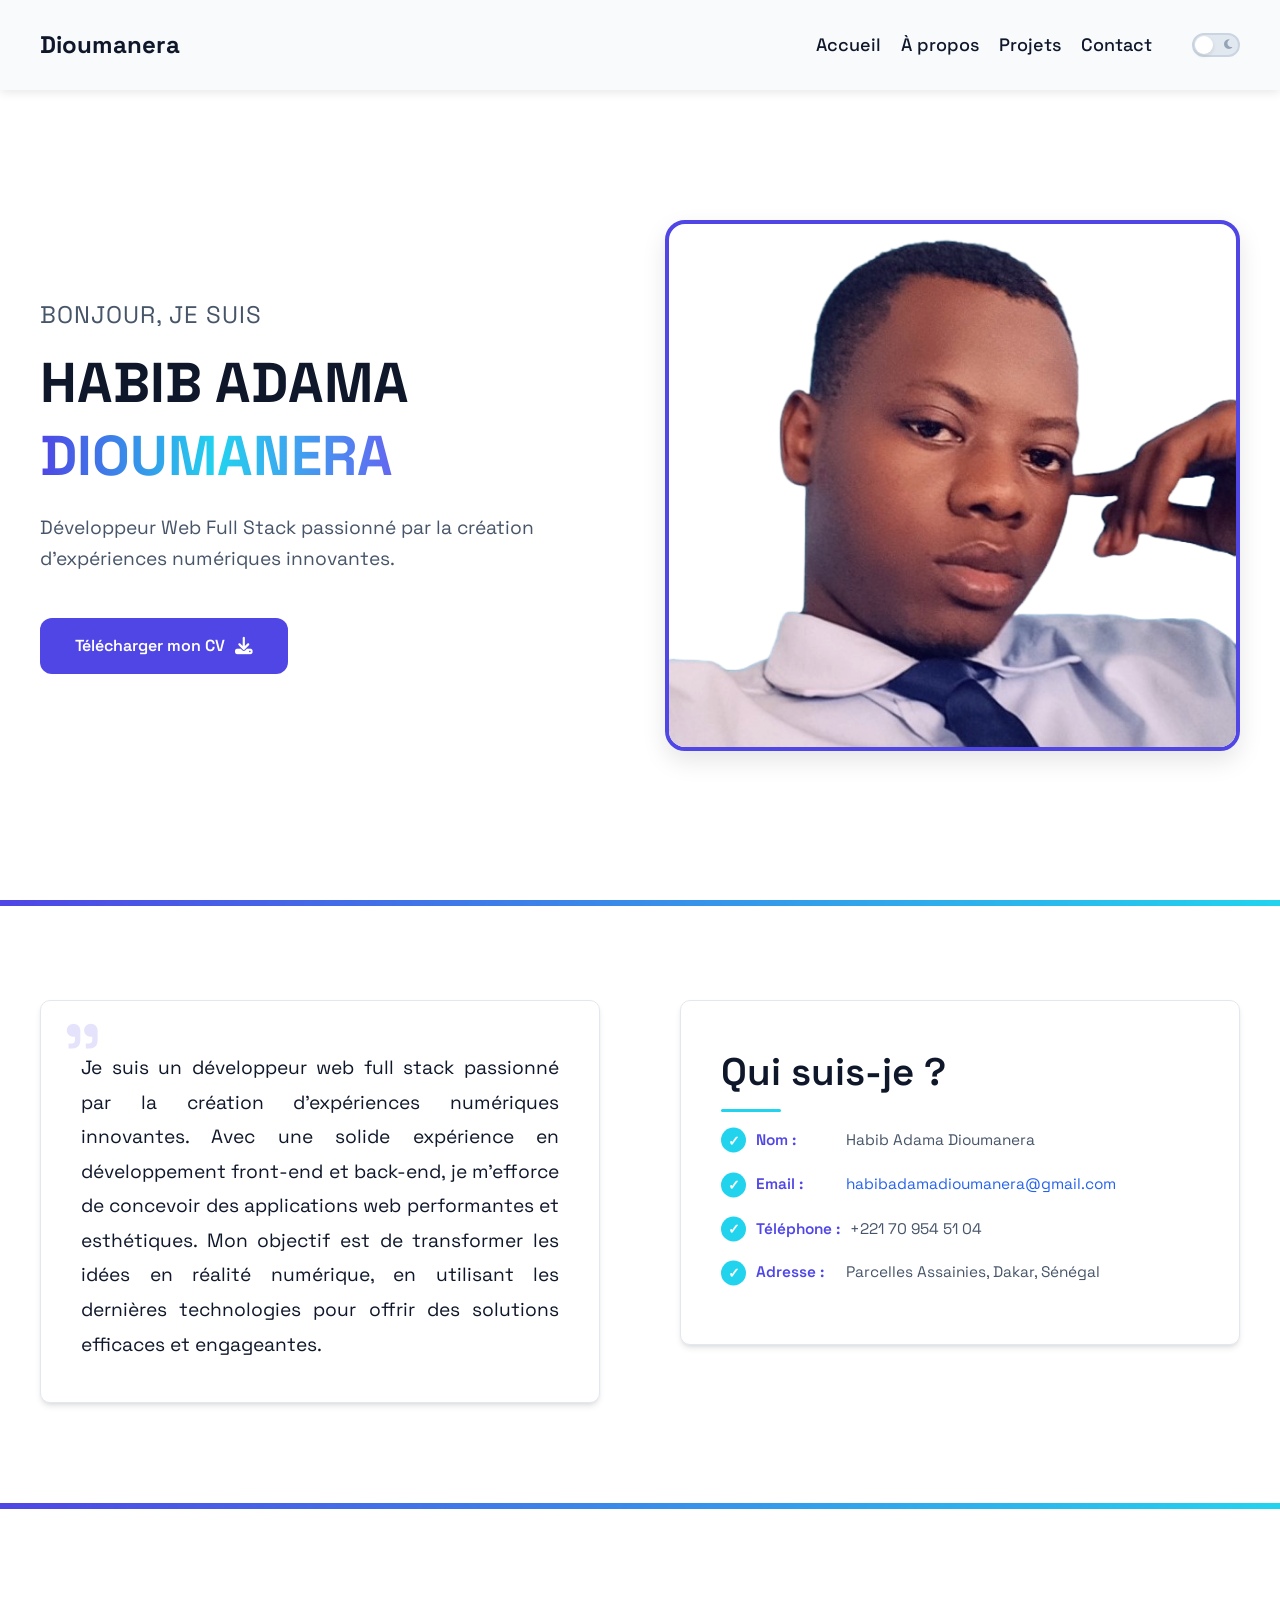
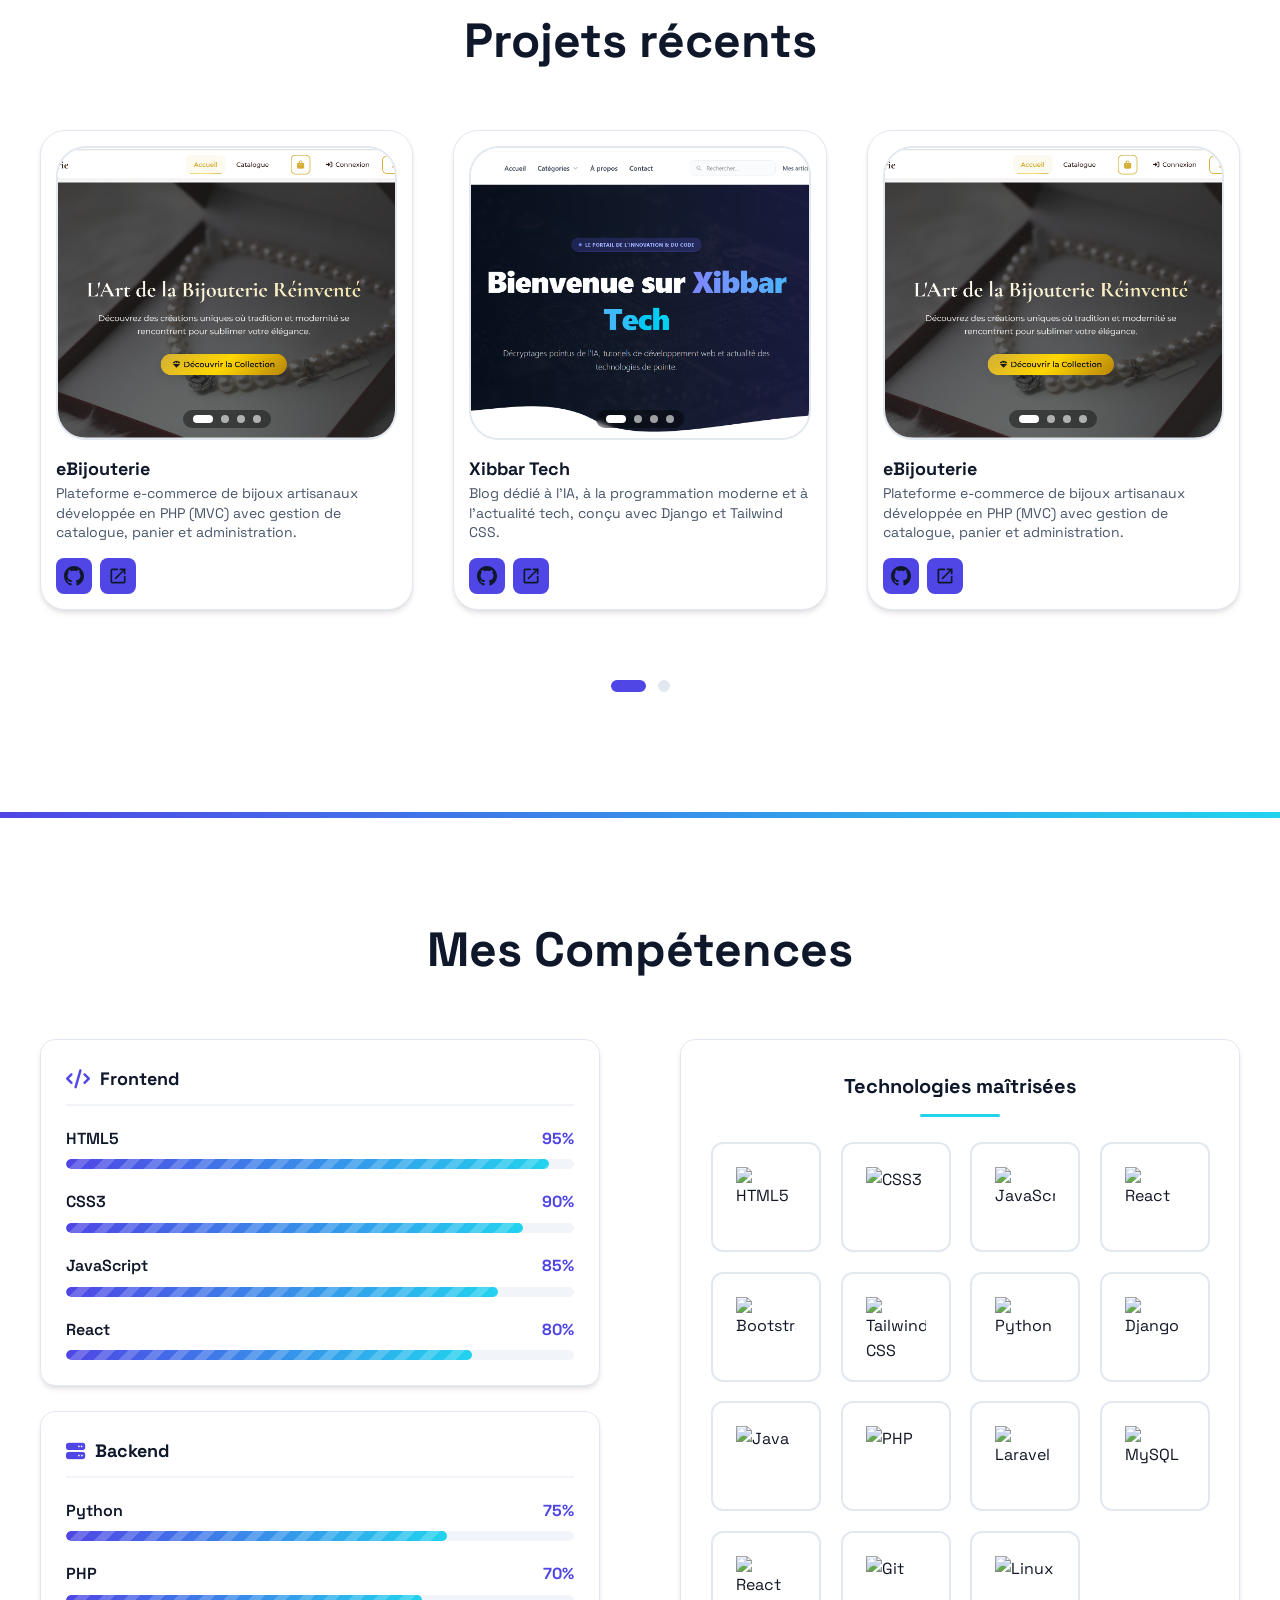
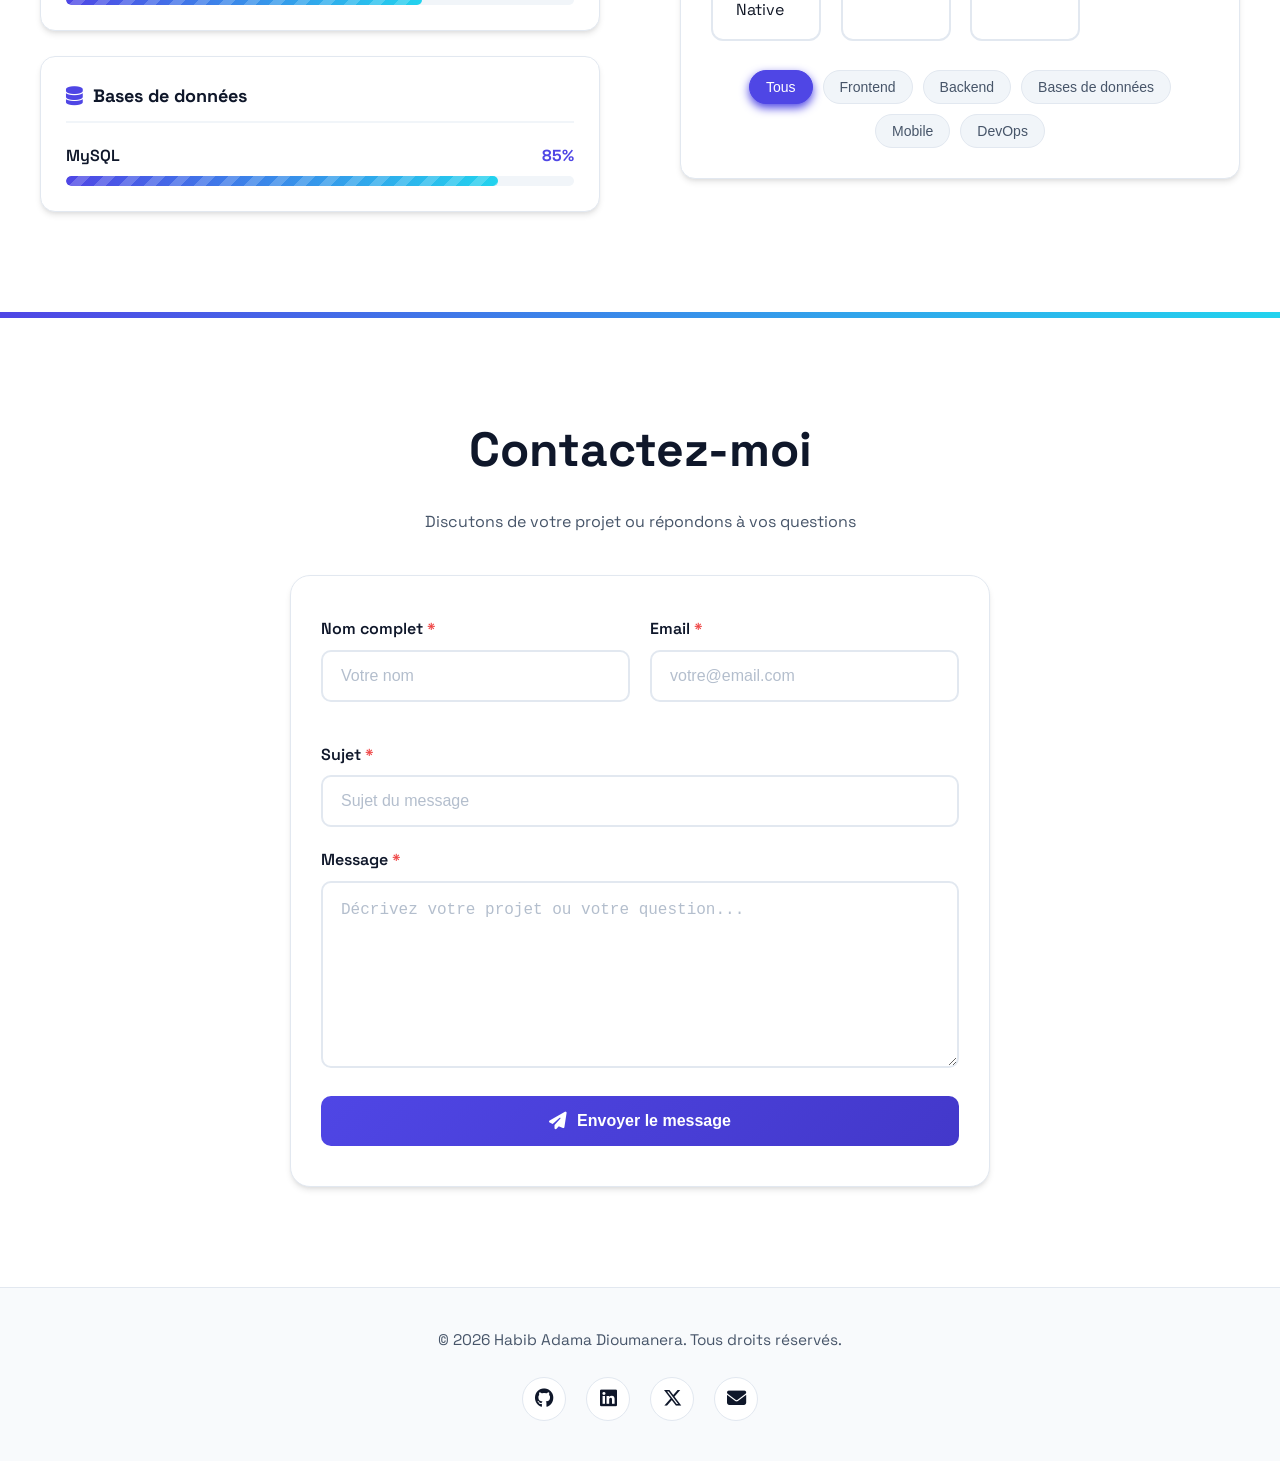
==== commit 34dd61fe: "refactor(carousel): supprime les boutons précédent/suivant et ne garde que les indicateurs" ====
--- a/index.html
+++ b/index.html
@@ -147,13 +147,15 @@
                     <div class="project-card">
                         <div class="project-image-container">
                             <div class="project-image-carousel">
-                                <img src="assets/images/projet-ebijouterie/ebijouterie-accueil.PNG"
+                                <img src="assets/images/mon-blog/Capture.PNG"
                                     alt="eBijouterie - Accueil" class="carousel-image active">
-                                <img src="assets/images/projet-ebijouterie/ebijouterie-inscription.PNG"
+                                <img src="assets/images/mon-blog/2.PNG"
                                     alt="eBijouterie - Catalogue" class="carousel-image">
-                                <img src="assets/images/projet-ebijouterie/ebijouterie-connexion.PNG"
+                                <img src="assets/images/mon-blog/3.PNG"
                                     alt="eBijouterie - Panier" class="carousel-image">
-                                <img src="assets/images/projet-ebijouterie/ebijouterie-catalogue.PNG"
+                                <img src="assets/images/mon-blog/4.PNG"
+                                    alt="eBijouterie - Admin" class="carousel-image">
+                                <img src="assets/images/mon-blog/5.PNG"
                                     alt="eBijouterie - Admin" class="carousel-image">
                             </div>
 
@@ -175,17 +177,16 @@
                         </div>
 
                         <div class="project-text">
-                            <h3>eBijouterie</h3>
-                            <p>Plateforme e-commerce de bijoux artisanaux développée en PHP (MVC) avec gestion de
-                                catalogue, panier et administration.</p>
+                            <h3>Xibbar Tech</h3>
+                            <p>Blog dédié à l'IA, à la programmation moderne et à l'actualité tech, conçu avec Django et Tailwind CSS.</p>
                             <div class="project_links">
-                                <a href="https://github.com/habibadama/ebijouterie.git" title="Voir le code">
+                                <a href="https://github.com/habibadama/xibbar_tech" title="Voir le code">
                                     <svg width="20" height="20" viewBox="0 0 24 24" fill="currentColor">
                                         <path
                                             d="M12 0c-6.626 0-12 5.373-12 12 0 5.302 3.438 9.8 8.207 11.387.599.111.793-.261.793-.577v-2.234c-3.338.726-4.033-1.416-4.033-1.416-.546-1.387-1.333-1.756-1.333-1.756-1.089-.745.083-.729.083-.729 1.205.084 1.839 1.237 1.839 1.237 1.07 1.834 2.807 1.304 3.492.997.107-.775.418-1.305.762-1.604-2.665-.305-5.467-1.334-5.467-5.931 0-1.311.469-2.381 1.236-3.221-.124-.303-.535-1.524.117-3.176 0 0 1.008-.322 3.301 1.23.957-.266 1.983-.399 3.003-.404 1.02.005 2.047.138 3.006.404 2.291-1.552 3.297-1.23 3.297-1.23.653 1.653.242 2.874.118 3.176.77.84 1.235 1.911 1.235 3.221 0 4.609-2.807 5.624-5.479 5.921.43.372.823 1.102.823 2.222v3.293c0 .319.192.694.801.576 4.765-1.589 8.199-6.086 8.199-11.386 0-6.627-5.373-12-12-12z" />
                                     </svg>
                                 </a>
-                                <a href="#" title="Voir le projet">
+                                <a href="https://xibbar-tech.onrender.com/" title="Voir le projet">
                                     <svg width="20" height="20" viewBox="0 0 24 24" fill="currentColor">
                                         <path
                                             d="M14 3v2h3.59l-9.83 9.83 1.41 1.41L19 6.41V10h2V3m-2 16H5V5h7V3H5c-1.11 0-2 .89-2 2v14c0 1.11.89 2 2 2h14c1.11 0 2-.89 2-2v-7h-2v7z" />
@@ -354,17 +355,9 @@
 
                 <!-- Contrôles du carousel -->
                 <div class="carousel-controls">
-                    <button class="carousel-btn prev-btn" aria-label="Projets précédents">
-                        <i class="fas fa-chevron-left"></i>
-                    </button>
-
                     <div class="carousel-indicators">
                         <!-- Les indicateurs seront ajoutés dynamiquement par JavaScript -->
                     </div>
-
-                    <button class="carousel-btn next-btn" aria-label="Projets suivants">
-                        <i class="fas fa-chevron-right"></i>
-                    </button>
                 </div>
             </div>
         </section>
--- a/assets/css/style.css
+++ b/assets/css/style.css
@@ -36,7 +36,7 @@
   --switch-bg: #e2e8f0;
   --switch-border: #cbd5e1;
   --switch-slider: #ffffff;
-  --overlay: rgba(0, 0, 0, 0.5);
+  --overlay-bg: rgba(0, 0, 0, 0.5);
   --btn-primary-bg: var(--primary);
   --btn-primary-text: #ffffff;
   --btn-primary-hover: var(--primary-dark);
@@ -65,9 +65,6 @@
   --social-hover-bg: var(--primary);
   --social-hover-text: #ffffff;
   --back-to-top-shadow: rgba(0, 0, 0, 0.15);
-  --back-to-top-hover-shadow: rgba(0, 0, 0, 0.2);
-  --carousel-btn-shadow: rgba(79, 70, 229, 0.3);
-  --carousel-btn-hover-shadow: rgba(79, 70, 229, 0.4);
   --card-shadow:
     0 4px 6px -1px rgba(0, 0, 0, 0.1), 0 2px 4px -1px rgba(0, 0, 0, 0.06);
   --card-hover-shadow: 0 10px 25px -5px rgba(0, 0, 0, 0.1);
@@ -93,7 +90,7 @@
   --switch-bg: #1e293b;
   --switch-border: #334155;
   --switch-slider: #ffffff;
-  --overlay: rgba(0, 0, 0, 0.7);
+  --overlay-bg: rgba(0, 0, 0, 0.7);
   --btn-primary-bg: var(--primary);
   --btn-primary-text: #ffffff;
   --btn-primary-hover: var(--primary-dark);
@@ -123,8 +120,6 @@
   --social-hover-text: #ffffff;
   --back-to-top-shadow: rgba(0, 0, 0, 0.3);
   --back-to-top-hover-shadow: rgba(0, 0, 0, 0.4);
-  --carousel-btn-shadow: rgba(99, 102, 241, 0.3);
-  --carousel-btn-hover-shadow: rgba(99, 102, 241, 0.4);
   --card-shadow:
     0 4px 6px -1px rgba(0, 0, 0, 0.2), 0 2px 4px -1px rgba(0, 0, 0, 0.1);
   --card-hover-shadow: 0 10px 25px -5px rgba(0, 0, 0, 0.3);
@@ -343,23 +338,6 @@
 .hamburger.active .bar::after {
   top: 0;
   transform: rotate(-45deg);
-}
-
-.overlay {
-  display: none;
-  position: fixed;
-  top: 90px;
-  left: 0;
-  width: 20%;
-  height: calc(100vh - 90px);
-  background-color: transparent;
-  z-index: 998;
-  cursor: pointer;
-}
-
-.overlay.active {
-  display: block;
-  background-color: var(--overlay);
 }
 
 /* ===================================
@@ -881,39 +859,6 @@
   gap: 30px;
   margin-top: 50px;
   padding: 20px 0;
-}
-
-.carousel-btn {
-  width: 50px;
-  height: 50px;
-  border-radius: 50%;
-  background: var(--primary);
-  color: white;
-  border: none;
-  cursor: pointer;
-  display: flex;
-  align-items: center;
-  justify-content: center;
-  font-size: 1.2rem;
-  transition: all 0.3s ease;
-  box-shadow: 0 4px 10px var(--carousel-btn-shadow);
-}
-
-.carousel-btn:hover:not(:disabled) {
-  background: var(--primary-dark);
-  transform: scale(1.1);
-  box-shadow: 0 6px 15px var(--carousel-btn-hover-shadow);
-}
-
-.carousel-btn:disabled {
-  background: var(--border);
-  cursor: not-allowed;
-  opacity: 0.5;
-  box-shadow: none;
-}
-
-.carousel-btn:active:not(:disabled) {
-  transform: scale(0.95);
 }
 
 .carousel-indicators {
@@ -1771,10 +1716,9 @@
     color: var(--text-color);
   }
 
+  /* Overlay mobile */
   .overlay {
-    top: 90px;
-    width: 20%;
-    height: calc(100vh - 90px);
+    display: block;
   }
 
   .theme-switch {
@@ -1917,11 +1861,6 @@
     gap: 15px;
     margin-top: 25px;
   }
-  .carousel-btn {
-    width: 40px;
-    height: 40px;
-    font-size: 1rem;
-  }
   .carousel-dot {
     width: 10px;
     height: 10px;
@@ -2024,51 +1963,6 @@
     bottom: 20px;
     right: 20px;
     font-size: 1.1rem;
-  }
-}
-
-/* Très petits écrans */
-@media screen and (max-width: 360px) {
-  .hero-text h1 {
-    font-size: 1.6rem;
-  }
-  .hero-text p {
-    font-size: 0.85rem;
-  }
-  .download-cv_btn {
-    padding: 0.6rem 1.2rem;
-    font-size: 0.8rem;
-  }
-
-  #projects .container > h1,
-  #skills .container > h1,
-  #contact .container > h1,
-  .contact-header h1 {
-    font-size: 1.5rem;
-    margin-bottom: 25px;
-  }
-
-  .tech-grid {
-    grid-template-columns: repeat(2, 1fr);
-  }
-  .project-image-container {
-    height: 200px;
-  }
-  .contact-form-wrapper {
-    padding: 20px 15px;
-  }
-  .contact-subtitle {
-    font-size: 0.85rem;
-    margin-bottom: 20px;
-  }
-  .form-group input,
-  .form-group textarea {
-    padding: 10px 12px;
-    font-size: 0.85rem;
-  }
-  .submit-btn {
-    padding: 12px;
-    font-size: 0.9rem;
   }
 }
 
@@ -2110,6 +2004,11 @@
     font-size: 1.2rem;
   }
 
+  /* Overlay tablette */
+  .overlay {
+    display: block;
+  }
+
   #hero .container {
     gap: 40px;
   }
@@ -2156,6 +2055,51 @@
   .contact-form-wrapper {
     max-width: 550px;
     padding: 35px 25px;
+  }
+}
+
+/* Très petits écrans */
+@media screen and (max-width: 360px) {
+  .hero-text h1 {
+    font-size: 1.6rem;
+  }
+  .hero-text p {
+    font-size: 0.85rem;
+  }
+  .download-cv_btn {
+    padding: 0.6rem 1.2rem;
+    font-size: 0.8rem;
+  }
+
+  #projects .container > h1,
+  #skills .container > h1,
+  #contact .container > h1,
+  .contact-header h1 {
+    font-size: 1.5rem;
+    margin-bottom: 25px;
+  }
+
+  .tech-grid {
+    grid-template-columns: repeat(2, 1fr);
+  }
+  .project-image-container {
+    height: 200px;
+  }
+  .contact-form-wrapper {
+    padding: 20px 15px;
+  }
+  .contact-subtitle {
+    font-size: 0.85rem;
+    margin-bottom: 20px;
+  }
+  .form-group input,
+  .form-group textarea {
+    padding: 10px 12px;
+    font-size: 0.85rem;
+  }
+  .submit-btn {
+    padding: 12px;
+    font-size: 0.9rem;
   }
 }
 
@@ -2223,4 +2167,4 @@
     font-size: 1rem;
     padding: 8px 0;
   }
-}
+}
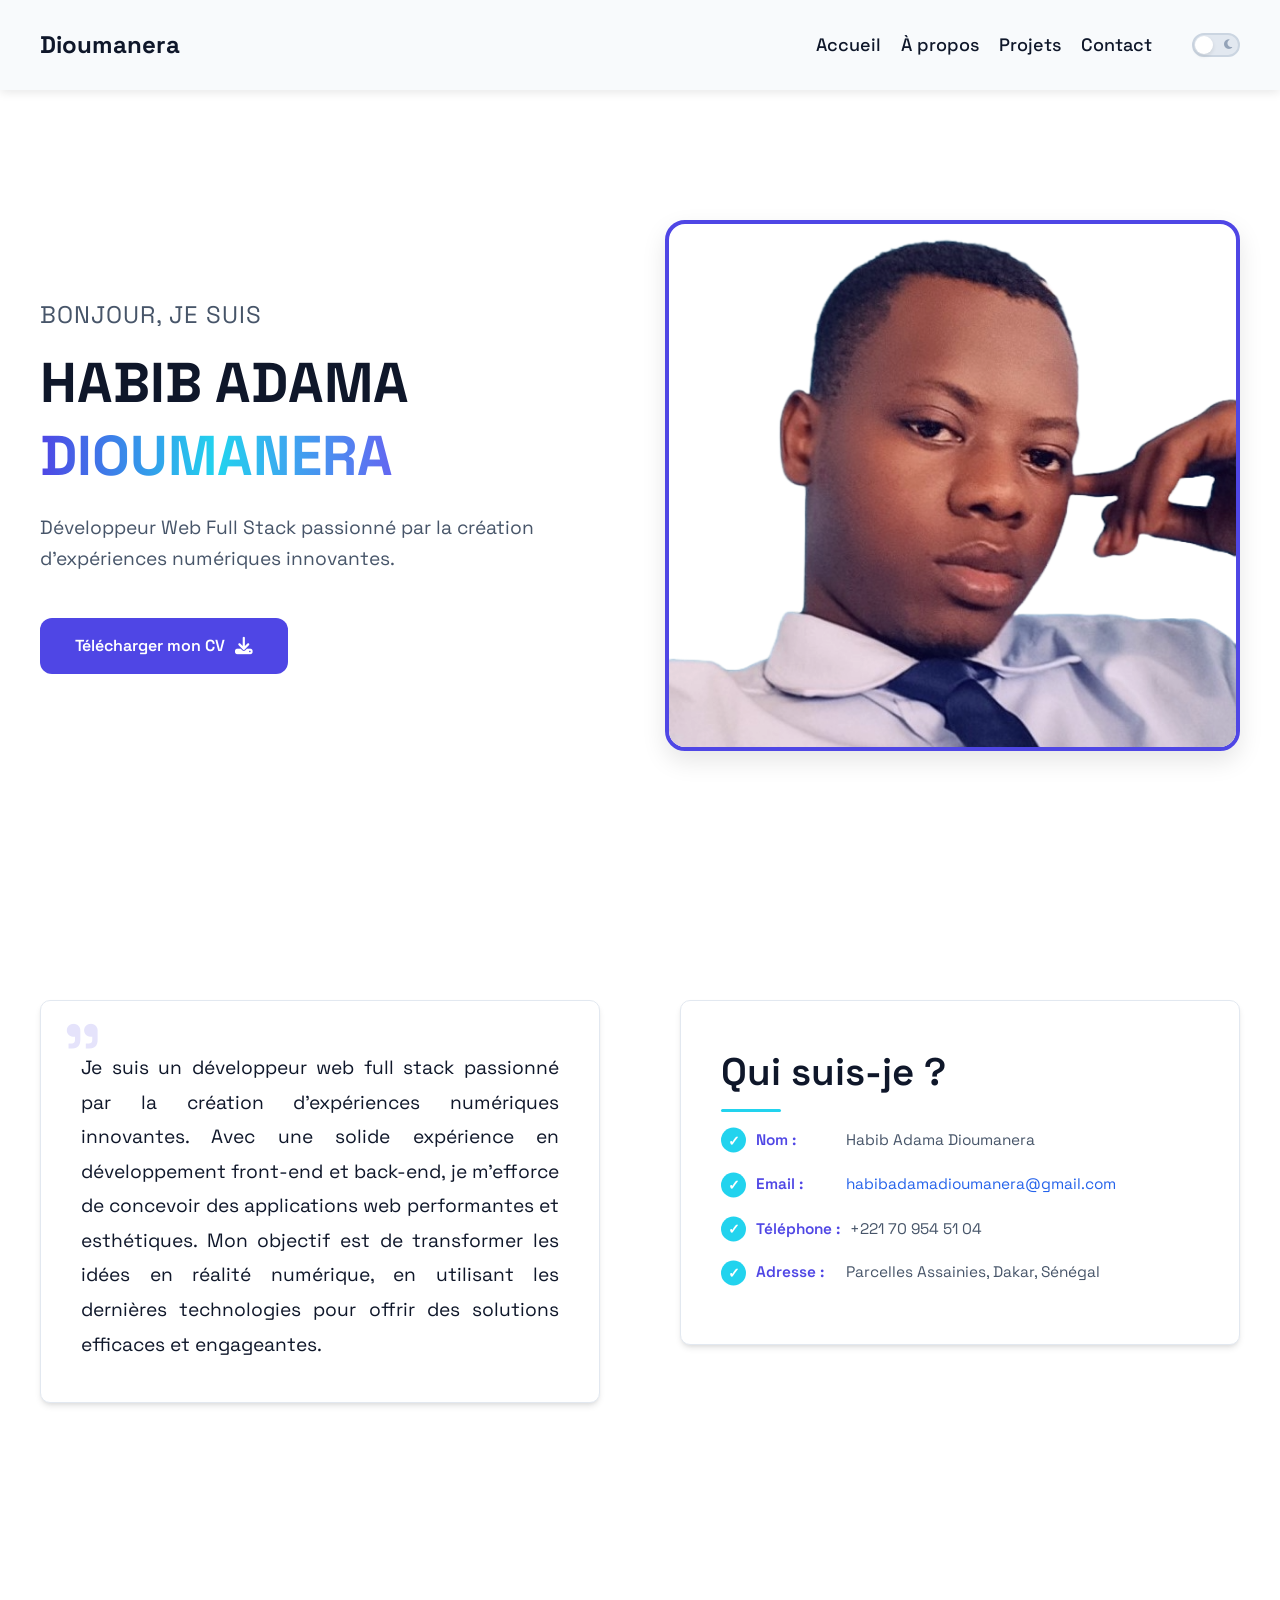
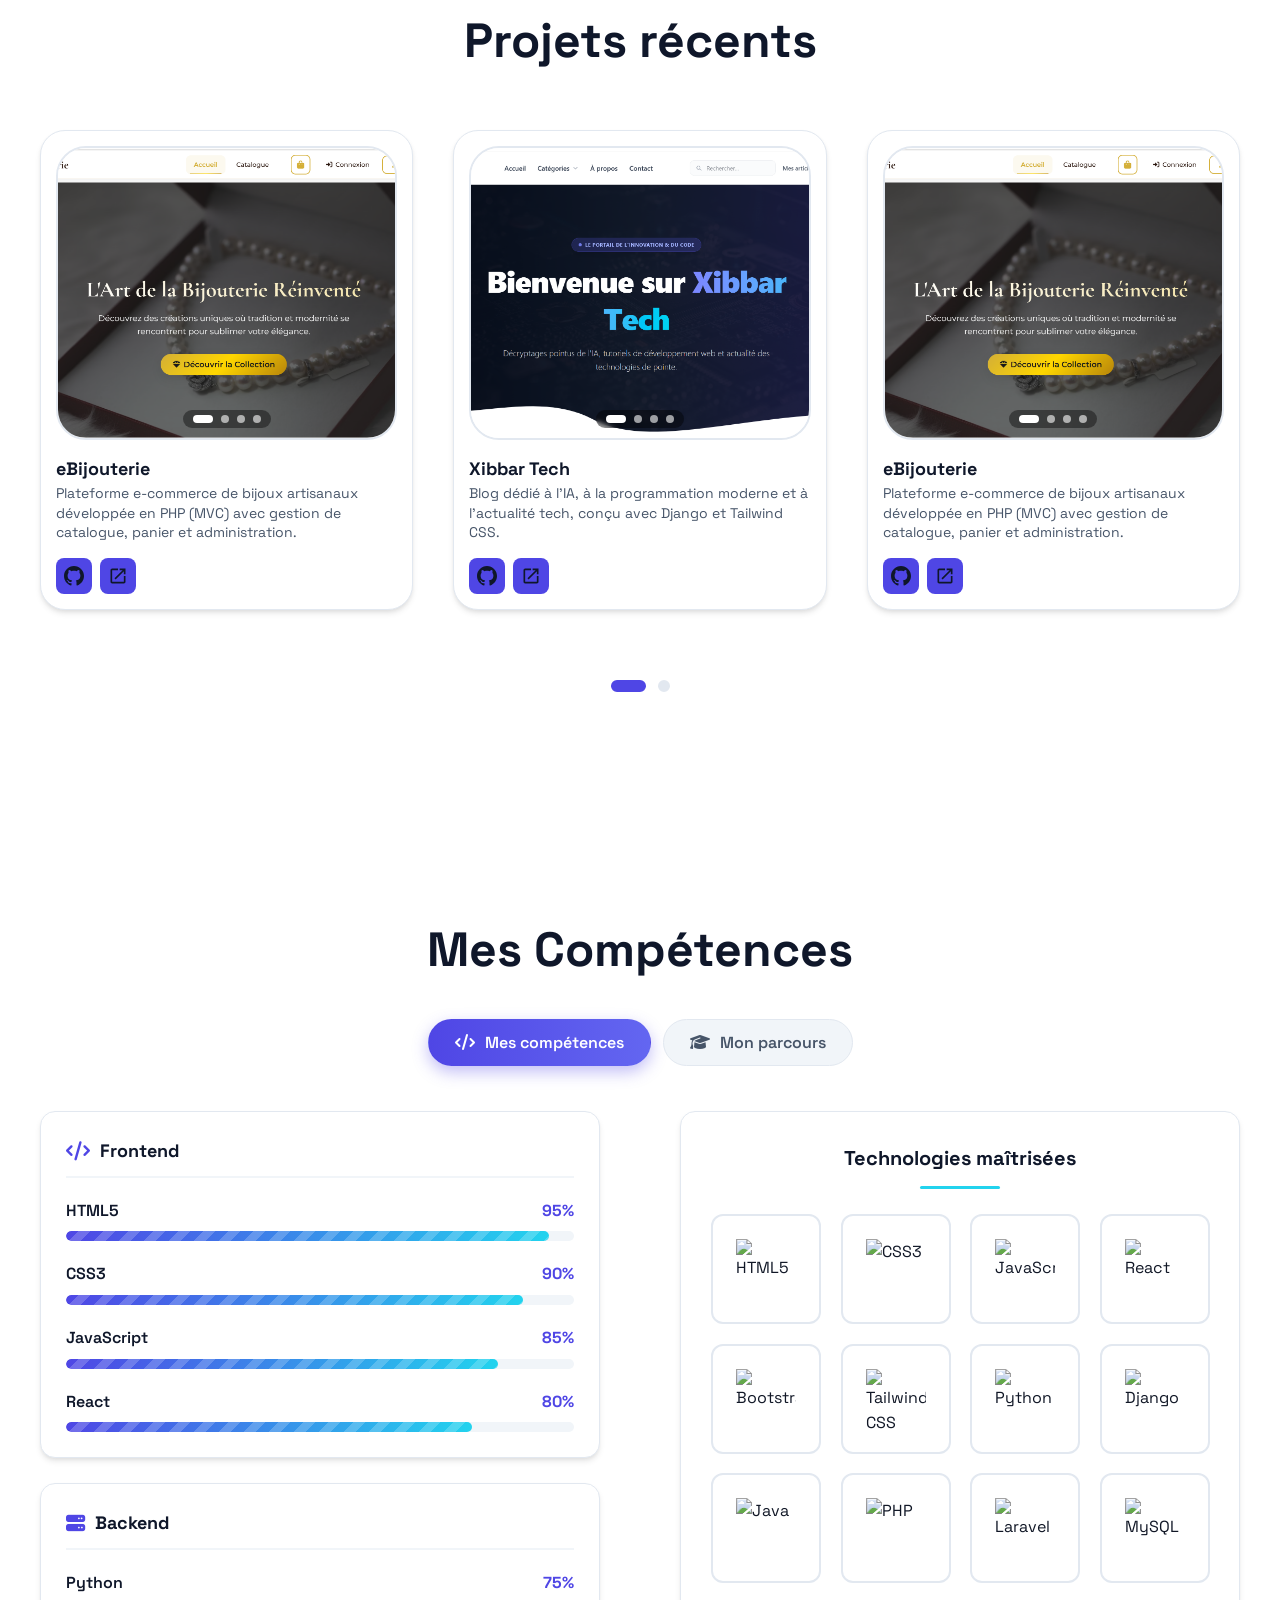
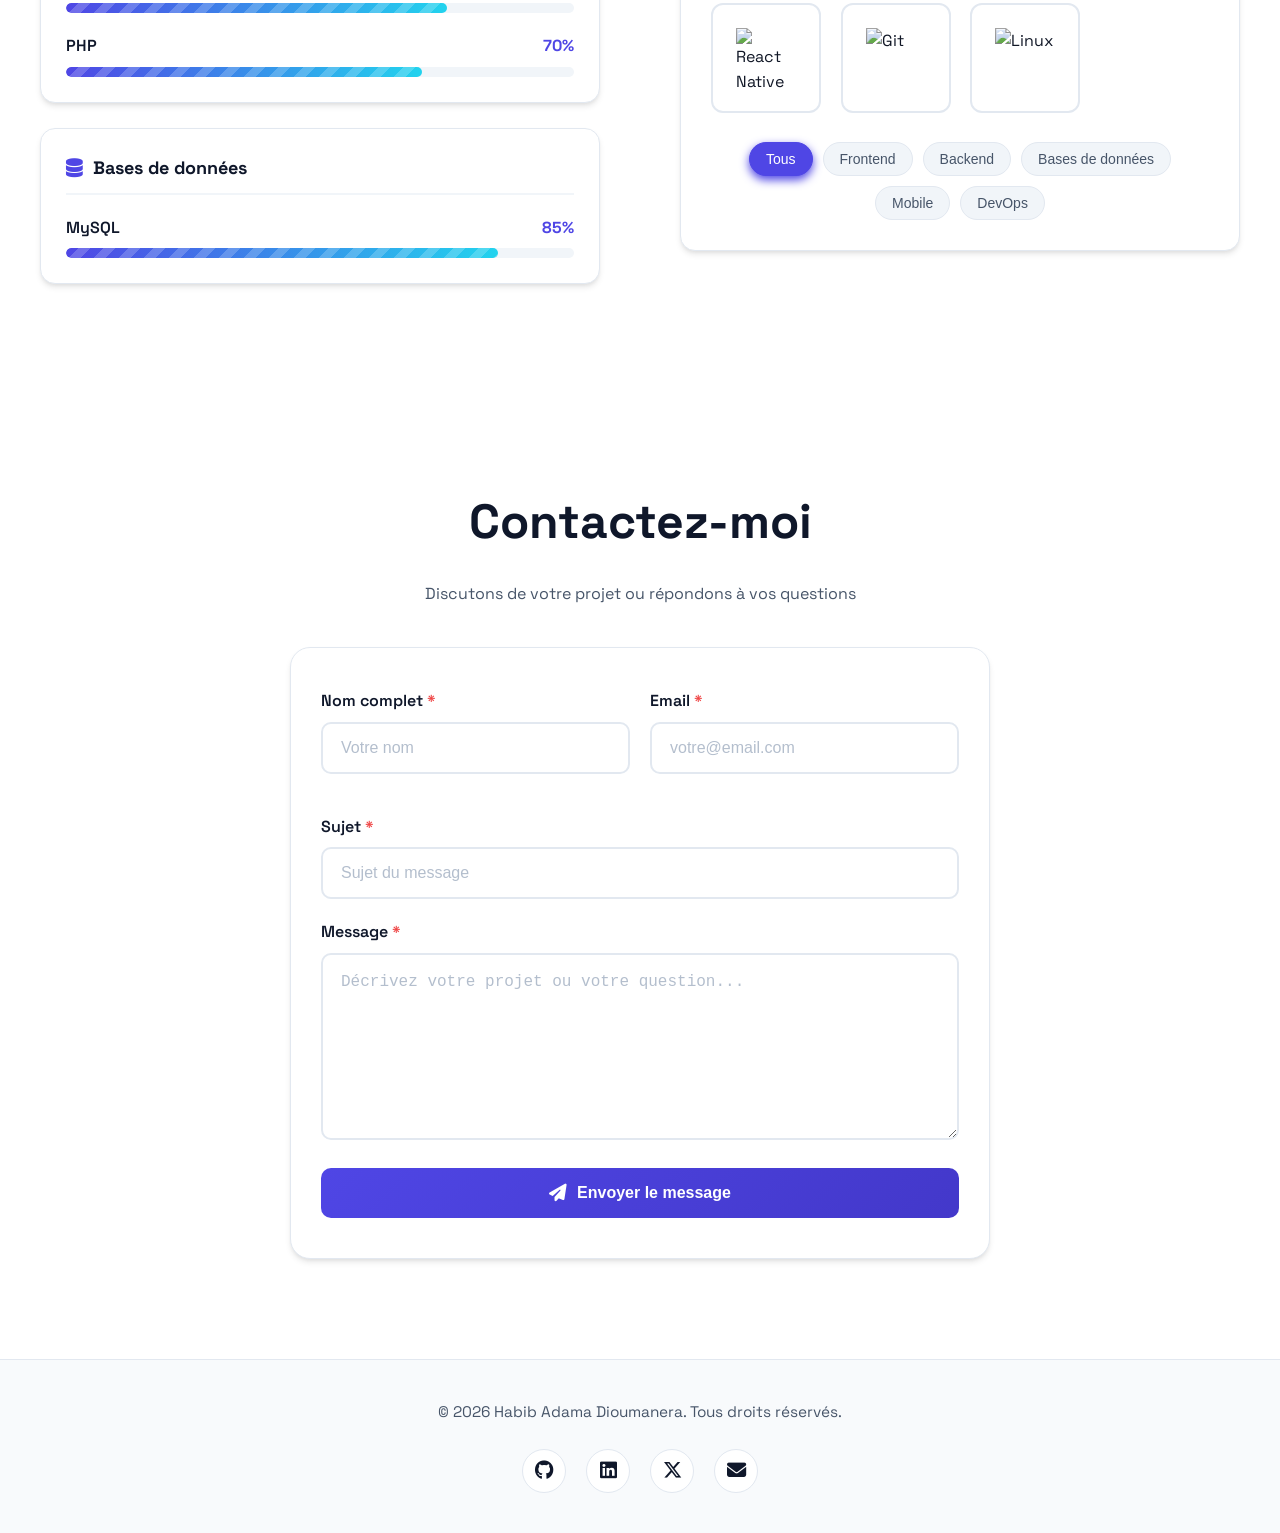
==== commit 1a050aeb: "feat(skills): ajout des onglets Compétences/Parcours avec timeline éducative et certifications consu" ====
--- a/index.html
+++ b/index.html
@@ -147,16 +147,16 @@
                     <div class="project-card">
                         <div class="project-image-container">
                             <div class="project-image-carousel">
-                                <img src="assets/images/mon-blog/Capture.PNG"
-                                    alt="eBijouterie - Accueil" class="carousel-image active">
-                                <img src="assets/images/mon-blog/2.PNG"
-                                    alt="eBijouterie - Catalogue" class="carousel-image">
-                                <img src="assets/images/mon-blog/3.PNG"
-                                    alt="eBijouterie - Panier" class="carousel-image">
-                                <img src="assets/images/mon-blog/4.PNG"
-                                    alt="eBijouterie - Admin" class="carousel-image">
-                                <img src="assets/images/mon-blog/5.PNG"
-                                    alt="eBijouterie - Admin" class="carousel-image">
+                                <img src="assets/images/mon-blog/Capture.PNG" alt="eBijouterie - Accueil"
+                                    class="carousel-image active">
+                                <img src="assets/images/mon-blog/2.PNG" alt="eBijouterie - Catalogue"
+                                    class="carousel-image">
+                                <img src="assets/images/mon-blog/3.PNG" alt="eBijouterie - Panier"
+                                    class="carousel-image">
+                                <img src="assets/images/mon-blog/4.PNG" alt="eBijouterie - Admin"
+                                    class="carousel-image">
+                                <img src="assets/images/mon-blog/5.PNG" alt="eBijouterie - Admin"
+                                    class="carousel-image">
                             </div>
 
                             <!-- Boutons de navigation du carrousel -->
@@ -178,7 +178,8 @@
 
                         <div class="project-text">
                             <h3>Xibbar Tech</h3>
-                            <p>Blog dédié à l'IA, à la programmation moderne et à l'actualité tech, conçu avec Django et Tailwind CSS.</p>
+                            <p>Blog dédié à l'IA, à la programmation moderne et à l'actualité tech, conçu avec Django et
+                                Tailwind CSS.</p>
                             <div class="project_links">
                                 <a href="https://github.com/habibadama/xibbar_tech" title="Voir le code">
                                     <svg width="20" height="20" viewBox="0 0 24 24" fill="currentColor">
@@ -365,180 +366,290 @@
         <!-- SECTION COMPÉTENCES -->
         <section id="skills">
             <div class="container">
-                <h1>Mes Compétences</h1>
-
-                <div class="skills-content">
-                    <!-- PARTIE GAUCHE : Barres de progression par technologie -->
-                    <div class="skills-progress">
-                        <!-- Frontend Technologies -->
-                        <div class="skill-category">
-                            <h3><i class="fas fa-code"></i>Frontend</h3>
-
-                            <div class="skill-item">
-                                <div class="skill-name">
-                                    <span>HTML5</span>
-                                    <span class="skill-percent">95%</span>
-                                </div>
-                                <div class="progress-bar">
-                                    <div class="progress-fill" data-level="95"></div>
-                                </div>
-                            </div>
-
-                            <div class="skill-item">
-                                <div class="skill-name">
-                                    <span>CSS3</span>
-                                    <span class="skill-percent">90%</span>
-                                </div>
-                                <div class="progress-bar">
-                                    <div class="progress-fill" data-level="90"></div>
-                                </div>
-                            </div>
-
-                            <div class="skill-item">
-                                <div class="skill-name">
-                                    <span>JavaScript</span>
-                                    <span class="skill-percent">85%</span>
-                                </div>
-                                <div class="progress-bar">
-                                    <div class="progress-fill" data-level="85"></div>
-                                </div>
-                            </div>
-
-                            <div class="skill-item">
-                                <div class="skill-name">
-                                    <span>React</span>
-                                    <span class="skill-percent">80%</span>
-                                </div>
-                                <div class="progress-bar">
-                                    <div class="progress-fill" data-level="80"></div>
-                                </div>
-                            </div>
-                        </div>
-
-                        <!-- Backend Technologies -->
-                        <div class="skill-category">
-                            <h3><i class="fas fa-server"></i>Backend</h3>
-                            <div class="skill-item">
-                                <div class="skill-name">
-                                    <span>Python</span>
-                                    <span class="skill-percent">75%</span>
-                                </div>
-                                <div class="progress-bar">
-                                    <div class="progress-fill" data-level="75"></div>
-                                </div>
-                            </div>
-
-                            <div class="skill-item">
-                                <div class="skill-name">
-                                    <span>PHP</span>
-                                    <span class="skill-percent">70%</span>
-                                </div>
-                                <div class="progress-bar">
-                                    <div class="progress-fill" data-level="70"></div>
-                                </div>
-                            </div>
-                        </div>
-
-                        <!-- Database Technologies -->
-                        <div class="skill-category">
-                            <h3><i class="fas fa-database"></i> Bases de données</h3>
-
-                            <div class="skill-item">
-                                <div class="skill-name">
-                                    <span>MySQL</span>
-                                    <span class="skill-percent">85%</span>
-                                </div>
-                                <div class="progress-bar">
-                                    <div class="progress-fill" data-level="85"></div>
-                                </div>
-                            </div>
-                        </div>
-                    </div>
-
-                    <!-- PARTIE DROITE : Technologies sous forme de cartes -->
-                    <div class="skills-tech">
-                        <h3>Technologies maîtrisées</h3>
-                        <div class="tech-grid">
-                            <!-- Frontend -->
-                            <div class="tech-card" data-category="frontend" data-skill="html" title="HTML5">
-                                <img src="https://cdn.jsdelivr.net/gh/devicons/devicon/icons/html5/html5-original.svg"
-                                    alt="HTML5">
-                            </div>
-                            <div class="tech-card" data-category="frontend" data-skill="css" title="CSS3">
-                                <img src="https://cdn.jsdelivr.net/gh/devicons/devicon/icons/css3/css3-original.svg"
-                                    alt="CSS3">
-                            </div>
-                            <div class="tech-card" data-category="frontend" data-skill="javascript" title="JavaScript">
-                                <img src="https://cdn.jsdelivr.net/gh/devicons/devicon/icons/javascript/javascript-original.svg"
-                                    alt="JavaScript">
-                            </div>
-                            <div class="tech-card" data-category="frontend" data-skill="react" title="React">
-                                <img src="https://cdn.jsdelivr.net/gh/devicons/devicon/icons/react/react-original.svg"
-                                    alt="React">
-                            </div>
-                            <div class="tech-card" data-category="frontend" data-skill="bootstrap" title="Bootstrap">
-                                <img src="https://cdn.jsdelivr.net/gh/devicons/devicon/icons/bootstrap/bootstrap-original.svg"
-                                    alt="Bootstrap">
-                            </div>
-                            <div class="tech-card" data-category="frontend" data-skill="tailwind" title="Tailwind CSS">
-                                <img src="https://cdn.jsdelivr.net/gh/devicons/devicon/icons/tailwindcss/tailwindcss-original.svg"
-                                    alt="Tailwind CSS">
-                            </div>
-
-                            <!-- Backend -->
-                            <div class="tech-card" data-category="backend" data-skill="python" title="Python">
-                                <img src="https://cdn.jsdelivr.net/gh/devicons/devicon/icons/python/python-original.svg"
-                                    alt="Python">
-                            </div>
-                            <div class="tech-card" data-category="backend" data-skill="django" title="Django">
-                                <img src="https://cdn.jsdelivr.net/gh/devicons/devicon/icons/django/django-plain.svg"
-                                    alt="Django">
-                            </div>
-                            <div class="tech-card" data-category="backend" data-skill="java" title="Java">
-                                <img src="https://cdn.jsdelivr.net/gh/devicons/devicon/icons/java/java-original.svg"
-                                    alt="Java">
-                            </div>
-                            <div class="tech-card" data-category="backend" data-skill="php" title="PHP">
-                                <img src="https://cdn.jsdelivr.net/gh/devicons/devicon/icons/php/php-original.svg"
-                                    alt="PHP">
-                            </div>
-                            <div class="tech-card" data-category="backend" data-skill="laravel" title="Laravel">
-                                <img src="https://cdn.jsdelivr.net/gh/devicons/devicon/icons/laravel/laravel-original.svg"
-                                    alt="Laravel">
-                            </div>
-
-                            <!-- Bases de données -->
-                            <div class="tech-card" data-category="database" data-skill="mysql" title="MySQL">
-                                <img src="https://cdn.jsdelivr.net/gh/devicons/devicon/icons/mysql/mysql-original.svg"
-                                    alt="MySQL">
-                            </div>
-
-                            <!-- Mobile -->
-                            <div class="tech-card" data-category="mobile" data-skill="react" title="React Native">
-                                <img src="https://cdn.jsdelivr.net/gh/devicons/devicon/icons/react/react-original.svg"
-                                    alt="React Native">
-                            </div>
-
-                            <!-- DevOps & Outils -->
-                            <div class="tech-card" data-category="devops" data-skill="git" title="Git">
-                                <img src="https://cdn.jsdelivr.net/gh/devicons/devicon/icons/git/git-original.svg"
-                                    alt="Git">
-                            </div>
-                            <div class="tech-card" data-category="devops" data-skill="linux" title="Linux">
-                                <img src="https://cdn.jsdelivr.net/gh/devicons/devicon/icons/linux/linux-original.svg"
-                                    alt="Linux">
-                            </div>
-                        </div>
-
-                        <!-- Légende des filtres -->
-                        <div class="tech-filters">
-                            <button class="filter-btn active" data-filter="all">Tous</button>
-                            <button class="filter-btn" data-filter="frontend">Frontend</button>
-                            <button class="filter-btn" data-filter="backend">Backend</button>
-                            <button class="filter-btn" data-filter="database">Bases de données</button>
-                            <button class="filter-btn" data-filter="mobile">Mobile</button>
-                            <button class="filter-btn" data-filter="devops">DevOps</button>
-                        </div>
+                <h1 id="skillsTitle">Mes Compétences</h1>
+
+                <!-- BOUTONS DYNAMIQUES : Compétences / Parcours -->
+                <div class="skills-tabs" role="tablist" aria-label="Compétences et parcours">
+                    <button class="skills-tab active" id="tab-skills" role="tab" data-tab="skills" aria-selected="true"
+                        aria-controls="panel-skills"><i class="fas fa-code"></i> Mes compétences</button>
+                    <button class="skills-tab" id="tab-journey" role="tab" data-tab="journey" aria-selected="false"
+                        aria-controls="panel-journey" tabindex="-1"><i class="fas fa-graduation-cap"></i> Mon
+                        parcours</button>
+                </div>
+
+                <!-- PANNEAU 1 : COMPÉTENCES (contenu d'origine inchangé) -->
+                <div class="skills-panel" id="panel-skills" data-panel="skills" role="tabpanel"
+                    aria-labelledby="tab-skills">
+                    <div class="skills-content">
+                        <!-- PARTIE GAUCHE : Barres de progression par technologie -->
+                        <div class="skills-progress">
+                            <!-- Frontend Technologies -->
+                            <div class="skill-category">
+                                <h3><i class="fas fa-code"></i>Frontend</h3>
+
+                                <div class="skill-item">
+                                    <div class="skill-name">
+                                        <span>HTML5</span>
+                                        <span class="skill-percent">95%</span>
+                                    </div>
+                                    <div class="progress-bar">
+                                        <div class="progress-fill" data-level="95"></div>
+                                    </div>
+                                </div>
+
+                                <div class="skill-item">
+                                    <div class="skill-name">
+                                        <span>CSS3</span>
+                                        <span class="skill-percent">90%</span>
+                                    </div>
+                                    <div class="progress-bar">
+                                        <div class="progress-fill" data-level="90"></div>
+                                    </div>
+                                </div>
+
+                                <div class="skill-item">
+                                    <div class="skill-name">
+                                        <span>JavaScript</span>
+                                        <span class="skill-percent">85%</span>
+                                    </div>
+                                    <div class="progress-bar">
+                                        <div class="progress-fill" data-level="85"></div>
+                                    </div>
+                                </div>
+
+                                <div class="skill-item">
+                                    <div class="skill-name">
+                                        <span>React</span>
+                                        <span class="skill-percent">80%</span>
+                                    </div>
+                                    <div class="progress-bar">
+                                        <div class="progress-fill" data-level="80"></div>
+                                    </div>
+                                </div>
+                            </div>
+
+                            <!-- Backend Technologies -->
+                            <div class="skill-category">
+                                <h3><i class="fas fa-server"></i>Backend</h3>
+                                <div class="skill-item">
+                                    <div class="skill-name">
+                                        <span>Python</span>
+                                        <span class="skill-percent">75%</span>
+                                    </div>
+                                    <div class="progress-bar">
+                                        <div class="progress-fill" data-level="75"></div>
+                                    </div>
+                                </div>
+
+                                <div class="skill-item">
+                                    <div class="skill-name">
+                                        <span>PHP</span>
+                                        <span class="skill-percent">70%</span>
+                                    </div>
+                                    <div class="progress-bar">
+                                        <div class="progress-fill" data-level="70"></div>
+                                    </div>
+                                </div>
+                            </div>
+
+                            <!-- Database Technologies -->
+                            <div class="skill-category">
+                                <h3><i class="fas fa-database"></i> Bases de données</h3>
+
+                                <div class="skill-item">
+                                    <div class="skill-name">
+                                        <span>MySQL</span>
+                                        <span class="skill-percent">85%</span>
+                                    </div>
+                                    <div class="progress-bar">
+                                        <div class="progress-fill" data-level="85"></div>
+                                    </div>
+                                </div>
+                            </div>
+                        </div>
+
+                        <!-- PARTIE DROITE : Technologies sous forme de cartes -->
+                        <div class="skills-tech">
+                            <h3>Technologies maîtrisées</h3>
+                            <div class="tech-grid">
+                                <!-- Frontend -->
+                                <div class="tech-card" data-category="frontend" data-skill="html" title="HTML5">
+                                    <img src="https://cdn.jsdelivr.net/gh/devicons/devicon/icons/html5/html5-original.svg"
+                                        alt="HTML5">
+                                </div>
+                                <div class="tech-card" data-category="frontend" data-skill="css" title="CSS3">
+                                    <img src="https://cdn.jsdelivr.net/gh/devicons/devicon/icons/css3/css3-original.svg"
+                                        alt="CSS3">
+                                </div>
+                                <div class="tech-card" data-category="frontend" data-skill="javascript"
+                                    title="JavaScript">
+                                    <img src="https://cdn.jsdelivr.net/gh/devicons/devicon/icons/javascript/javascript-original.svg"
+                                        alt="JavaScript">
+                                </div>
+                                <div class="tech-card" data-category="frontend" data-skill="react" title="React">
+                                    <img src="https://cdn.jsdelivr.net/gh/devicons/devicon/icons/react/react-original.svg"
+                                        alt="React">
+                                </div>
+                                <div class="tech-card" data-category="frontend" data-skill="bootstrap"
+                                    title="Bootstrap">
+                                    <img src="https://cdn.jsdelivr.net/gh/devicons/devicon/icons/bootstrap/bootstrap-original.svg"
+                                        alt="Bootstrap">
+                                </div>
+                                <div class="tech-card" data-category="frontend" data-skill="tailwind"
+                                    title="Tailwind CSS">
+                                    <img src="https://cdn.jsdelivr.net/gh/devicons/devicon/icons/tailwindcss/tailwindcss-original.svg"
+                                        alt="Tailwind CSS">
+                                </div>
+
+                                <!-- Backend -->
+                                <div class="tech-card" data-category="backend" data-skill="python" title="Python">
+                                    <img src="https://cdn.jsdelivr.net/gh/devicons/devicon/icons/python/python-original.svg"
+                                        alt="Python">
+                                </div>
+                                <div class="tech-card" data-category="backend" data-skill="django" title="Django">
+                                    <img src="https://cdn.jsdelivr.net/gh/devicons/devicon/icons/django/django-plain.svg"
+                                        alt="Django">
+                                </div>
+                                <div class="tech-card" data-category="backend" data-skill="java" title="Java">
+                                    <img src="https://cdn.jsdelivr.net/gh/devicons/devicon/icons/java/java-original.svg"
+                                        alt="Java">
+                                </div>
+                                <div class="tech-card" data-category="backend" data-skill="php" title="PHP">
+                                    <img src="https://cdn.jsdelivr.net/gh/devicons/devicon/icons/php/php-original.svg"
+                                        alt="PHP">
+                                </div>
+                                <div class="tech-card" data-category="backend" data-skill="laravel" title="Laravel">
+                                    <img src="https://cdn.jsdelivr.net/gh/devicons/devicon/icons/laravel/laravel-original.svg"
+                                        alt="Laravel">
+                                </div>
+
+                                <!-- Bases de données -->
+                                <div class="tech-card" data-category="database" data-skill="mysql" title="MySQL">
+                                    <img src="https://cdn.jsdelivr.net/gh/devicons/devicon/icons/mysql/mysql-original.svg"
+                                        alt="MySQL">
+                                </div>
+
+                                <!-- Mobile -->
+                                <div class="tech-card" data-category="mobile" data-skill="react" title="React Native">
+                                    <img src="https://cdn.jsdelivr.net/gh/devicons/devicon/icons/react/react-original.svg"
+                                        alt="React Native">
+                                </div>
+
+                                <!-- DevOps & Outils -->
+                                <div class="tech-card" data-category="devops" data-skill="git" title="Git">
+                                    <img src="https://cdn.jsdelivr.net/gh/devicons/devicon/icons/git/git-original.svg"
+                                        alt="Git">
+                                </div>
+                                <div class="tech-card" data-category="devops" data-skill="linux" title="Linux">
+                                    <img src="https://cdn.jsdelivr.net/gh/devicons/devicon/icons/linux/linux-original.svg"
+                                        alt="Linux">
+                                </div>
+                            </div>
+
+                            <!-- Légende des filtres -->
+                            <div class="tech-filters">
+                                <button class="filter-btn active" data-filter="all">Tous</button>
+                                <button class="filter-btn" data-filter="frontend">Frontend</button>
+                                <button class="filter-btn" data-filter="backend">Backend</button>
+                                <button class="filter-btn" data-filter="database">Bases de données</button>
+                                <button class="filter-btn" data-filter="mobile">Mobile</button>
+                                <button class="filter-btn" data-filter="devops">DevOps</button>
+                            </div>
+                        </div>
+                    </div>
+                </div>
+
+                <div class="skills-panel" id="panel-journey" data-panel="journey" role="tabpanel"
+                    aria-labelledby="tab-journey" hidden>
+                    <h3 class="journey-subtitle"><i class="fas fa-graduation-cap"></i> Parcours éducatif</h3>
+                    <ol class="timeline">
+                        <li class="timeline-item current">
+                            <span class="timeline-node"><i class="fas fa-laptop-code"></i></span>
+                            <article class="timeline-card">
+                                <span class="timeline-date">2023 – 2026
+                                    <!-- <em class="timeline-badge">En
+                                        cours
+                                    </em> -->
+                                </span>
+                                <h4>Master 1 – MIAGE</h4>
+                                <p class="timeline-school">
+                                    <i class="fas fa-location-dot"></i> Université Abdelmalek Essaadi & UPJV
+                                </p>
+                                <details class="timeline-more">
+                                    <summary>Détails</summary>
+                                    <p class="timeline-desc">
+                                        Formation à distance axée sur l'ingénierie des Systèmes d'Information, le
+                                        développement Web/POO avancé, les bases de données et la gestion d'entreprise.
+                                    </p>
+                                </details>
+                            </article>
+                        </li>
+                        <li class="timeline-item">
+                            <span class="timeline-node"><i class="fas fa-graduation-cap"></i></span>
+                            <article class="timeline-card">
+                                <span class="timeline-date">2018 - 2021</span>
+                                <h4>Licence - GLAR</h4>
+                                <p class="timeline-school"><i class="fas fa-location-dot"></i>ESTM (École Supérieure de
+                                    Technologie et de Management)
+                                <details class="timeline-more">
+                                    <summary>Détails</summary>
+                                    <p class="timeline-desc">
+                                        Conception et développement d'applications (Web, Mobile), gestion de bases de
+                                        données, génie logiciel, administration systèmes & réseaux, virtualisation et
+                                        cybersécurité.
+                                    </p>
+                                </details>
+                            </article>
+                        </li>
+                        <li class="timeline-item current">
+                            <span class="timeline-node"><i class="fas fa-laptop-code"></i></span>
+                            <article class="timeline-card">
+                                <span class="timeline-date">2016 – 2017
+                                    <!-- <em class="timeline-badge">En
+                                        cours
+                                    </em> -->
+                                </span>
+                                <h4>Baccalauréat - S2 </h4>
+                                <p class="timeline-school"><i class="fas fa-location-dot"></i> Complexe Scolaire Omega
+                                </p>
+                                <details class="timeline-more">
+                                    <summary>Détails</summary>
+                                    <p class="timeline-desc">
+                                        Sciences Experimentales
+                                    </p>
+                                </details>
+                            </article>
+                        </li>
+                    </ol>
+
+                    <h3 class="journey-subtitle"><i class="fas fa-award"></i> Certifications</h3>
+                    <p class="journey-hint">Clique sur une certification pour la consulter.</p>
+                    <div class="cert-grid">
+                        <button type="button" class="cert-card" data-title="Meta Back-End Developer"
+                            data-issuer="Coursera (Meta)" data-date="Mois 2025" data-credential="CMCLA0G2DJCG"
+                            data-desc="Certification en développement back-end : Python, Django, bases de données et API."
+                            data-image="" data-link="assets/certifications/coursera-meta-backend.pdf">
+                            <span class="cert-icon"><i class="fas fa-certificate"></i></span>
+                            <span class="cert-title">Meta Back-End Developer</span>
+                            <span class="cert-issuer">Coursera</span>
+                            <span class="cert-view"><i class="fas fa-eye"></i> Voir le certificat</span>
+                        </button>
+                        <button type="button" class="cert-card" data-title="[Nom de la certification 2]"
+                            data-issuer="[Organisme]" data-date="[Mois 20XX]" data-credential=""
+                            data-desc="[Ce que cette certification atteste.]" data-image="" data-link="">
+                            <span class="cert-icon"><i class="fas fa-certificate"></i></span>
+                            <span class="cert-title">[Nom de la certification 2]</span>
+                            <span class="cert-issuer">[Organisme]</span>
+                            <span class="cert-view"><i class="fas fa-eye"></i> Voir le certificat</span>
+                        </button>
+                        <button type="button" class="cert-card" data-title="[Nom de la certification 3]"
+                            data-issuer="[Organisme]" data-date="[Mois 20XX]" data-credential=""
+                            data-desc="[Ce que cette certification atteste.]" data-image="" data-link="">
+                            <span class="cert-icon"><i class="fas fa-certificate"></i></span>
+                            <span class="cert-title">[Nom de la certification 3]</span>
+                            <span class="cert-issuer">[Organisme]</span>
+                            <span class="cert-view"><i class="fas fa-eye"></i> Voir le certificat</span>
+                        </button>
                     </div>
                 </div>
             </div>
@@ -622,6 +733,30 @@
         <i class="fas fa-chevron-up"></i>
     </button>
 
+    <!-- FENÊTRE D'AFFICHAGE D'UNE CERTIFICATION -->
+    <div class="cert-modal" id="certModal" role="dialog" aria-modal="true" aria-labelledby="certModalTitle" hidden>
+        <div class="cert-modal-backdrop" data-close></div>
+        <div class="cert-modal-dialog">
+            <button type="button" class="cert-modal-close" data-close aria-label="Fermer"><i
+                    class="fas fa-xmark"></i></button>
+            <div class="cert-modal-media">
+                <img id="certModalImg" alt="" hidden>
+                <div class="cert-modal-placeholder" id="certModalPlaceholder"><i class="fas fa-award"></i><span>Aperçu
+                        du certificat bientôt disponible</span></div>
+            </div>
+            <div class="cert-modal-body">
+                <h3 id="certModalTitle"></h3>
+                <p class="cert-modal-issuer" id="certModalIssuer"></p>
+                <p class="cert-modal-meta"><i class="fas fa-calendar"></i> <span id="certModalDate"></span></p>
+                <p class="cert-modal-meta" id="certModalCredRow"><i class="fas fa-id-card"></i> <span
+                        id="certModalCred"></span></p>
+                <p class="cert-modal-desc" id="certModalDesc"></p>
+                <a class="cert-modal-link" id="certModalLink" href="#" target="_blank" rel="noopener noreferrer"
+                    hidden>Vérifier le certificat <i class="fas fa-up-right-from-square"></i></a>
+            </div>
+        </div>
+    </div>
+
     <script src="https://unpkg.com/typed.js@3.0.0/dist/typed.umd.js"></script>
     <script src="assets/js/script.js"></script>
 </body>
--- a/assets/css/style.css
+++ b/assets/css/style.css
@@ -493,36 +493,6 @@
   transition: background-color var(--bg-transition);
 }
 
-#about::before,
-#projects::before,
-#skills::before,
-#contact::before {
-  content: "";
-  position: absolute;
-  top: 0;
-  left: 0;
-  right: 0;
-  height: 6px;
-  background: linear-gradient(
-    90deg,
-    var(--primary) 0%,
-    var(--secondary) 50%,
-    var(--primary-light) 100%
-  );
-  animation: gradientMove 8s ease infinite;
-  background-size: 200% 100%;
-}
-
-@keyframes gradientMove {
-  0%,
-  100% {
-    background-position: 0% 50%;
-  }
-  50% {
-    background-position: 100% 50%;
-  }
-}
-
 /* ===================================
    SECTION ABOUT
    =================================== */
@@ -2167,4 +2137,179 @@
     font-size: 1rem;
     padding: 8px 0;
   }
-}+}
+
+/* ===================================
+   COMPÉTENCES / PARCOURS : ONGLETS
+   =================================== */
+.skills-tabs { display: flex; justify-content: center; flex-wrap: wrap; gap: 12px; margin: -20px 0 45px; }
+.skills-tab {
+  display: inline-flex; align-items: center; gap: 10px; padding: 12px 26px;
+  border: 1px solid var(--border); border-radius: 30px; background: var(--filter-bg);
+  color: var(--filter-text); font: 600 var(--fs-base) "Space Grotesk", sans-serif;
+  cursor: pointer; transition: var(--transition);
+}
+.skills-tab:hover { background: var(--filter-hover-bg); color: var(--filter-hover-text); border-color: var(--filter-hover-bg); transform: translateY(-2px); }
+.skills-tab.active {
+  background: linear-gradient(90deg, var(--primary), var(--primary-light)); color: #fff;
+  border-color: transparent; box-shadow: 0 6px 16px rgba(79, 70, 229, 0.35);
+}
+.skills-tab:focus-visible, .cert-card:focus-visible, .cert-modal-close:focus-visible { outline: 3px solid var(--secondary); outline-offset: 3px; }
+.skills-panel:not([hidden]) { animation: panelIn 0.5s ease backwards; }
+@keyframes panelIn { from { opacity: 0; transform: translateY(14px); } }
+
+/* ===================================
+   PARCOURS : SCHÉMA (TIMELINE)
+   =================================== */
+.journey-subtitle {
+  display: flex; align-items: center; justify-content: center; gap: 10px;
+  font-size: var(--fs-2xl); color: var(--text-color); margin-bottom: 35px;
+}
+.journey-subtitle i { color: var(--primary); }
+.journey-hint { text-align: center; color: var(--text-secondary); margin: -22px 0 28px; }
+
+.timeline { position: relative; list-style: none; max-width: 940px; margin: 0 auto 80px; }
+.timeline::before {
+  content: ""; position: absolute; top: 0; bottom: 0; left: 50%; width: 3px;
+  transform: translateX(-50%); border-radius: 2px;
+  background: linear-gradient(to bottom, var(--primary), var(--secondary));
+}
+.timeline-item { position: relative; width: 50%; padding: 0 56px 40px 0; }
+.timeline-item:nth-child(even) { margin-left: 50%; padding: 0 0 40px 56px; }
+.timeline-item:last-child { padding-bottom: 0; }
+
+.timeline-node {
+  position: absolute; top: 0; right: -24px; width: 48px; height: 48px; border-radius: 50%;
+  display: flex; align-items: center; justify-content: center; z-index: 1;
+  background: var(--bg-color); border: 3px solid var(--primary); color: var(--primary);
+  font-size: 1.1rem; box-shadow: 0 0 0 6px var(--bg-color);
+}
+.timeline-item:nth-child(even) .timeline-node { right: auto; left: -24px; }
+.timeline-item.current .timeline-node { background: var(--primary); color: #fff; animation: nodePulse 2s infinite; }
+@keyframes nodePulse { 0% { box-shadow: 0 0 0 6px var(--bg-color), 0 0 0 6px rgba(99, 102, 241, 0.5); } 100% { box-shadow: 0 0 0 6px var(--bg-color), 0 0 0 20px rgba(99, 102, 241, 0); } }
+
+.timeline-card {
+  position: relative; padding: 22px 24px; background: var(--card-bg);
+  border: 1px solid var(--border); border-radius: 15px; box-shadow: var(--card-shadow);
+  transition: var(--transition);
+}
+.timeline-card:hover { transform: translateY(-5px); box-shadow: var(--card-hover-shadow); border-color: var(--primary-light); }
+.timeline-card::before {
+  content: ""; position: absolute; top: 17px; right: -8px; width: 14px; height: 14px;
+  background: var(--card-bg); border-top: 1px solid var(--border); border-right: 1px solid var(--border);
+  transform: rotate(45deg);
+}
+.timeline-item:nth-child(even) .timeline-card::before {
+  right: auto; left: -8px; border: 0; border-left: 1px solid var(--border); border-bottom: 1px solid var(--border);
+}
+.timeline-date { display: inline-block; margin-bottom: 8px; font-size: var(--fs-sm); font-weight: 700; color: var(--primary); }
+.timeline-badge {
+  margin-left: 8px; padding: 2px 10px; border-radius: 20px; font-style: normal; font-size: var(--fs-xs);
+  background: var(--primary); color: #fff;
+}
+.timeline-card h4 { font-size: var(--fs-lg); color: var(--text-color); margin-bottom: 6px; }
+.timeline-school { font-size: var(--fs-sm); font-weight: 600; color: var(--text-secondary); margin-bottom: 8px; }
+.timeline-school i { color: var(--secondary); margin-right: 6px; }
+.timeline-desc { font-size: var(--fs-sm); color: var(--text-secondary); }
+
+/* ===================================
+   CERTIFICATIONS
+   =================================== */
+.cert-grid { display: grid; grid-template-columns: repeat(auto-fill, minmax(250px, 1fr)); gap: 22px; }
+.cert-card {
+  display: flex; flex-direction: column; align-items: center; text-align: center; gap: 6px;
+  padding: 28px 22px 22px; background: var(--card-bg); border: 1px solid var(--border);
+  border-radius: 15px; box-shadow: var(--card-shadow); cursor: pointer; color: var(--text-color);
+  font-family: inherit; transition: var(--transition);
+}
+.cert-card:hover { transform: translateY(-6px); box-shadow: var(--card-hover-shadow); border-color: var(--primary); }
+.cert-icon {
+  width: 64px; height: 64px; margin-bottom: 10px; border-radius: 50%; display: flex;
+  align-items: center; justify-content: center; font-size: 1.7rem; color: #fff;
+  background: linear-gradient(135deg, var(--primary), var(--secondary)); transition: transform 0.3s ease;
+}
+.cert-card:hover .cert-icon { transform: rotate(-8deg) scale(1.08); }
+.cert-title { font-size: var(--fs-lg); font-weight: 700; }
+.cert-issuer { font-size: var(--fs-sm); color: var(--text-secondary); }
+.cert-view { margin-top: 12px; font-size: var(--fs-sm); font-weight: 600; color: var(--primary); opacity: 0.85; }
+.cert-card:hover .cert-view { opacity: 1; }
+
+/* Apparition des éléments du parcours */
+.timeline-item, .cert-card { opacity: 0; transform: translateY(24px); transition: opacity 1s cubic-bezier(0.6, 0, 0.1, 1), transform 1s cubic-bezier(0.6, 0, 0.1, 1), border-color 0.3s, box-shadow 0.3s; }
+.timeline-item.is-visible, .cert-card.is-visible { opacity: 1; transform: translateY(0); }
+.cert-card:nth-child(3n + 2) { transition-delay: 0.1s, 0.1s, 0s, 0s; }
+.cert-card:nth-child(3n) { transition-delay: 0.2s, 0.2s, 0s, 0s; }
+.cert-card.is-visible:hover { transform: translateY(-6px); transition-delay: 0s; }
+
+/* ===================================
+   FENÊTRE DE CERTIFICATION
+   =================================== */
+body.modal-open { overflow: hidden; }
+.cert-modal { position: fixed; inset: 0; z-index: 1000; display: flex; align-items: center; justify-content: center; padding: 20px; opacity: 0; transition: opacity 0.25s ease; }
+.cert-modal.open { opacity: 1; }
+.cert-modal[hidden], .cert-modal [hidden] { display: none !important; }
+.cert-modal-backdrop { position: absolute; inset: 0; background: var(--overlay-bg); backdrop-filter: blur(3px); }
+.cert-modal-dialog {
+  position: relative; width: 100%; max-width: 720px; max-height: 90vh; overflow-y: auto;
+  background: var(--card-bg); color: var(--text-color); border: 1px solid var(--border);
+  border-radius: 18px; box-shadow: 0 25px 60px rgba(0, 0, 0, 0.35);
+  transform: translateY(20px) scale(0.97); transition: transform 0.3s ease;
+}
+.cert-modal.open .cert-modal-dialog { transform: none; }
+.cert-modal-close {
+  position: absolute; top: 12px; right: 12px; z-index: 2; width: 40px; height: 40px; border: 0;
+  border-radius: 50%; background: var(--bg-color); color: var(--text-color); font-size: 1.1rem;
+  cursor: pointer; box-shadow: var(--card-shadow); transition: var(--transition);
+}
+.cert-modal-close:hover { background: var(--primary); color: #fff; transform: rotate(90deg); }
+.cert-modal-media { background: var(--border-light); display: flex; align-items: center; justify-content: center; min-height: 160px; }
+.cert-modal-media img { display: block; width: 100%; max-height: 55vh; object-fit: contain; }
+.cert-modal-placeholder { display: flex; flex-direction: column; align-items: center; gap: 12px; padding: 50px 20px; color: var(--text-secondary); text-align: center; }
+.cert-modal-placeholder i { font-size: 3rem; color: var(--primary); }
+.cert-modal-body { padding: 26px 30px 30px; }
+.cert-modal-body h3 { font-size: var(--fs-2xl); margin-bottom: 4px; }
+.cert-modal-issuer { color: var(--primary); font-weight: 600; margin-bottom: 14px; }
+.cert-modal-meta { font-size: var(--fs-sm); color: var(--text-secondary); margin-bottom: 4px; }
+.cert-modal-meta i { color: var(--secondary); width: 18px; }
+.cert-modal-desc { margin: 14px 0 20px; color: var(--text-secondary); }
+.cert-modal-link {
+  display: inline-flex; align-items: center; gap: 8px; padding: 10px 20px; border-radius: 8px;
+  background: var(--btn-primary-bg); color: var(--btn-primary-text); font-weight: 600; text-decoration: none; transition: var(--transition);
+}
+.cert-modal-link:hover { background: var(--btn-primary-hover); transform: translateY(-2px); }
+
+/* Responsive : parcours et certifications */
+@media screen and (max-width: 767px) {
+  .skills-tabs { margin-top: -25px; }
+  .skills-tab { padding: 10px 18px; font-size: var(--fs-sm); }
+  .timeline::before { left: 22px; }
+  .timeline-item, .timeline-item:nth-child(even) { width: 100%; margin-left: 0; padding: 0 0 30px 66px; }
+  .timeline-node, .timeline-item:nth-child(even) .timeline-node { left: 0; right: auto; width: 44px; height: 44px; }
+  .timeline-card::before, .timeline-item:nth-child(even) .timeline-card::before {
+    right: auto; left: -8px; border: 0; border-left: 1px solid var(--border); border-bottom: 1px solid var(--border);
+  }
+  .cert-grid { grid-template-columns: 1fr; }
+  .cert-modal-body { padding: 22px 20px 24px; }
+}
+@media (prefers-reduced-motion: reduce) {
+  .timeline-item, .cert-card { transition: none; opacity: 1; transform: none; }
+  .skills-panel:not([hidden]), .timeline-item.current .timeline-node { animation: none; }
+}
+
+/* Bouton + pour afficher la description */
+.timeline-more { margin-top: 10px; }
+.timeline-more summary {
+  display: inline-flex; align-items: center; gap: 8px; cursor: pointer; list-style: none;
+  font-size: var(--fs-sm); font-weight: 600; color: var(--primary);
+}
+.timeline-more summary::-webkit-details-marker { display: none; }
+.timeline-more summary::before {
+  content: "+"; width: 26px; height: 26px; border-radius: 50%;
+  display: inline-flex; align-items: center; justify-content: center;
+  background: var(--primary); color: #fff; font-size: 1.1rem; line-height: 1;
+  transition: var(--transition);
+}
+.timeline-more summary:hover::before { background: var(--primary-dark); transform: scale(1.1); }
+.timeline-more summary:focus-visible { outline: 3px solid var(--secondary); outline-offset: 3px; border-radius: 6px; }
+.timeline-more[open] summary::before { content: "−"; }
+.timeline-more .timeline-desc { margin-top: 10px; animation: panelIn 0.4s ease backwards; }
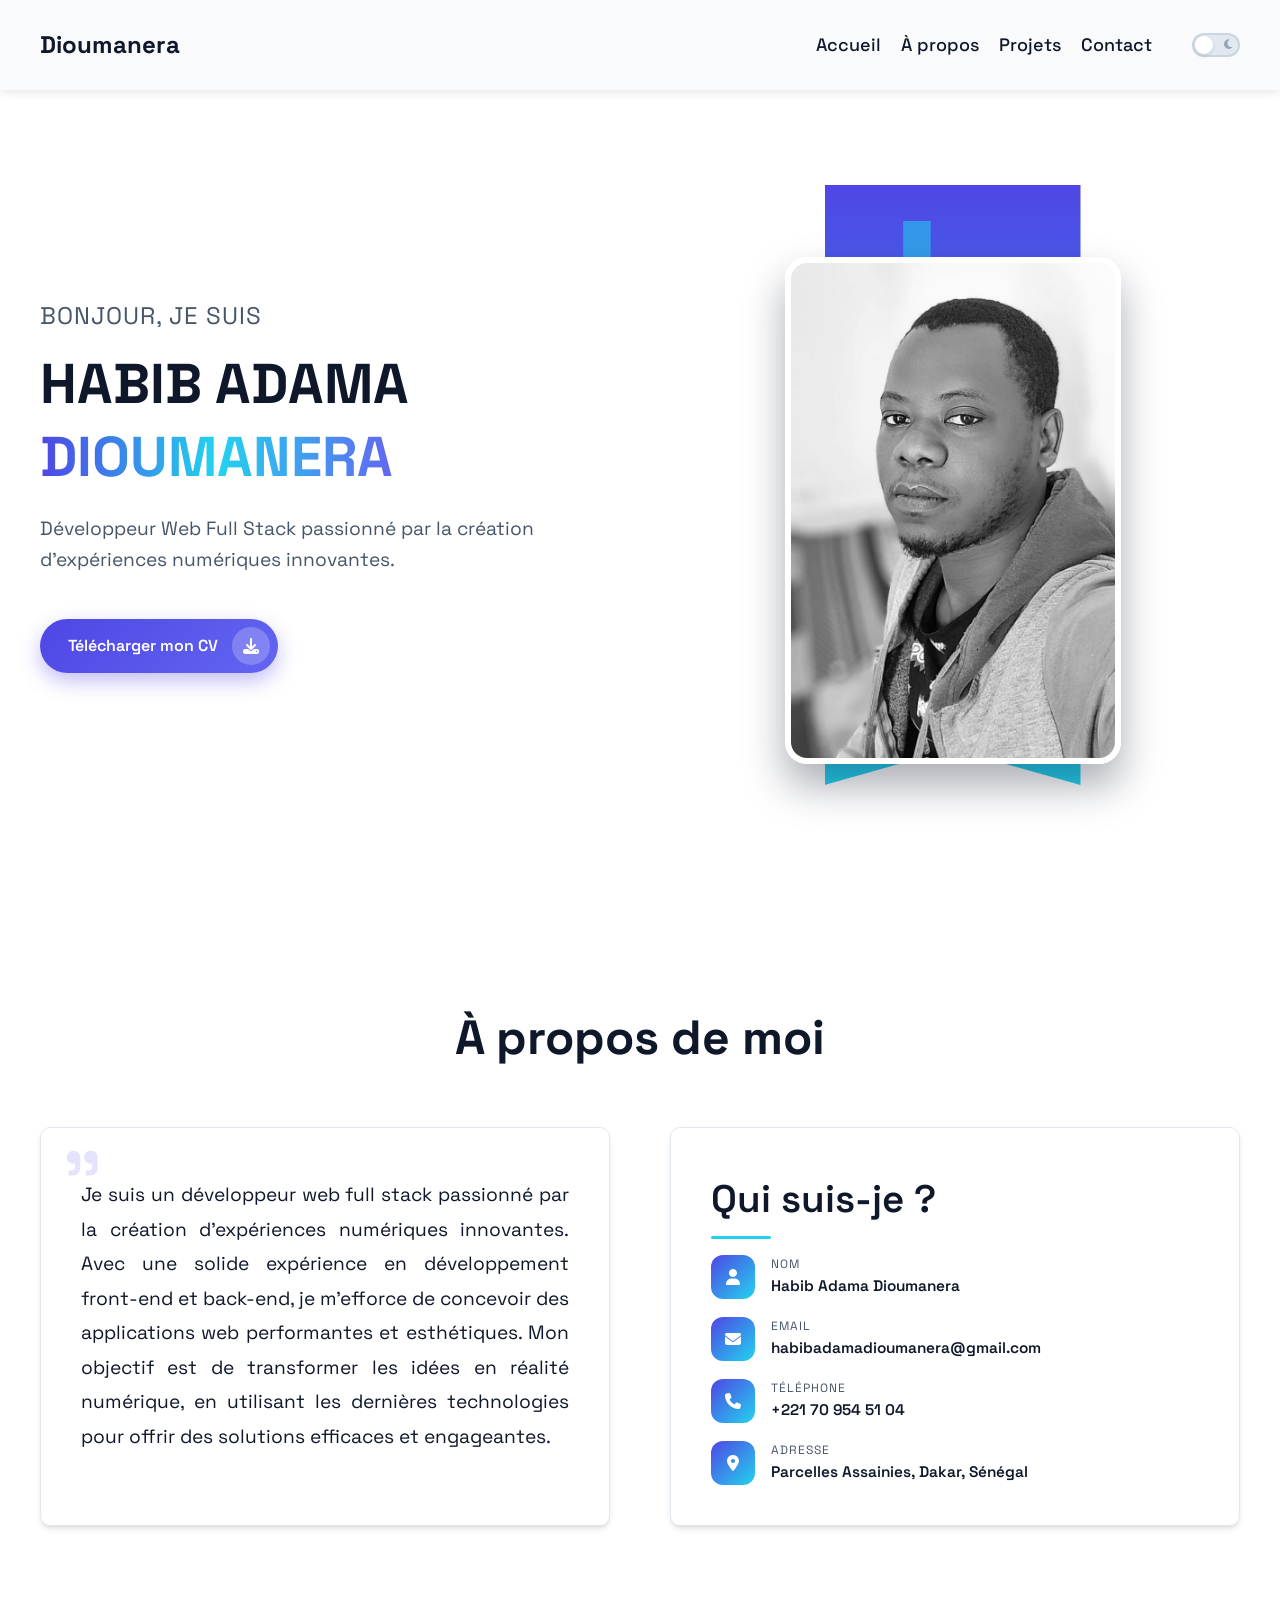
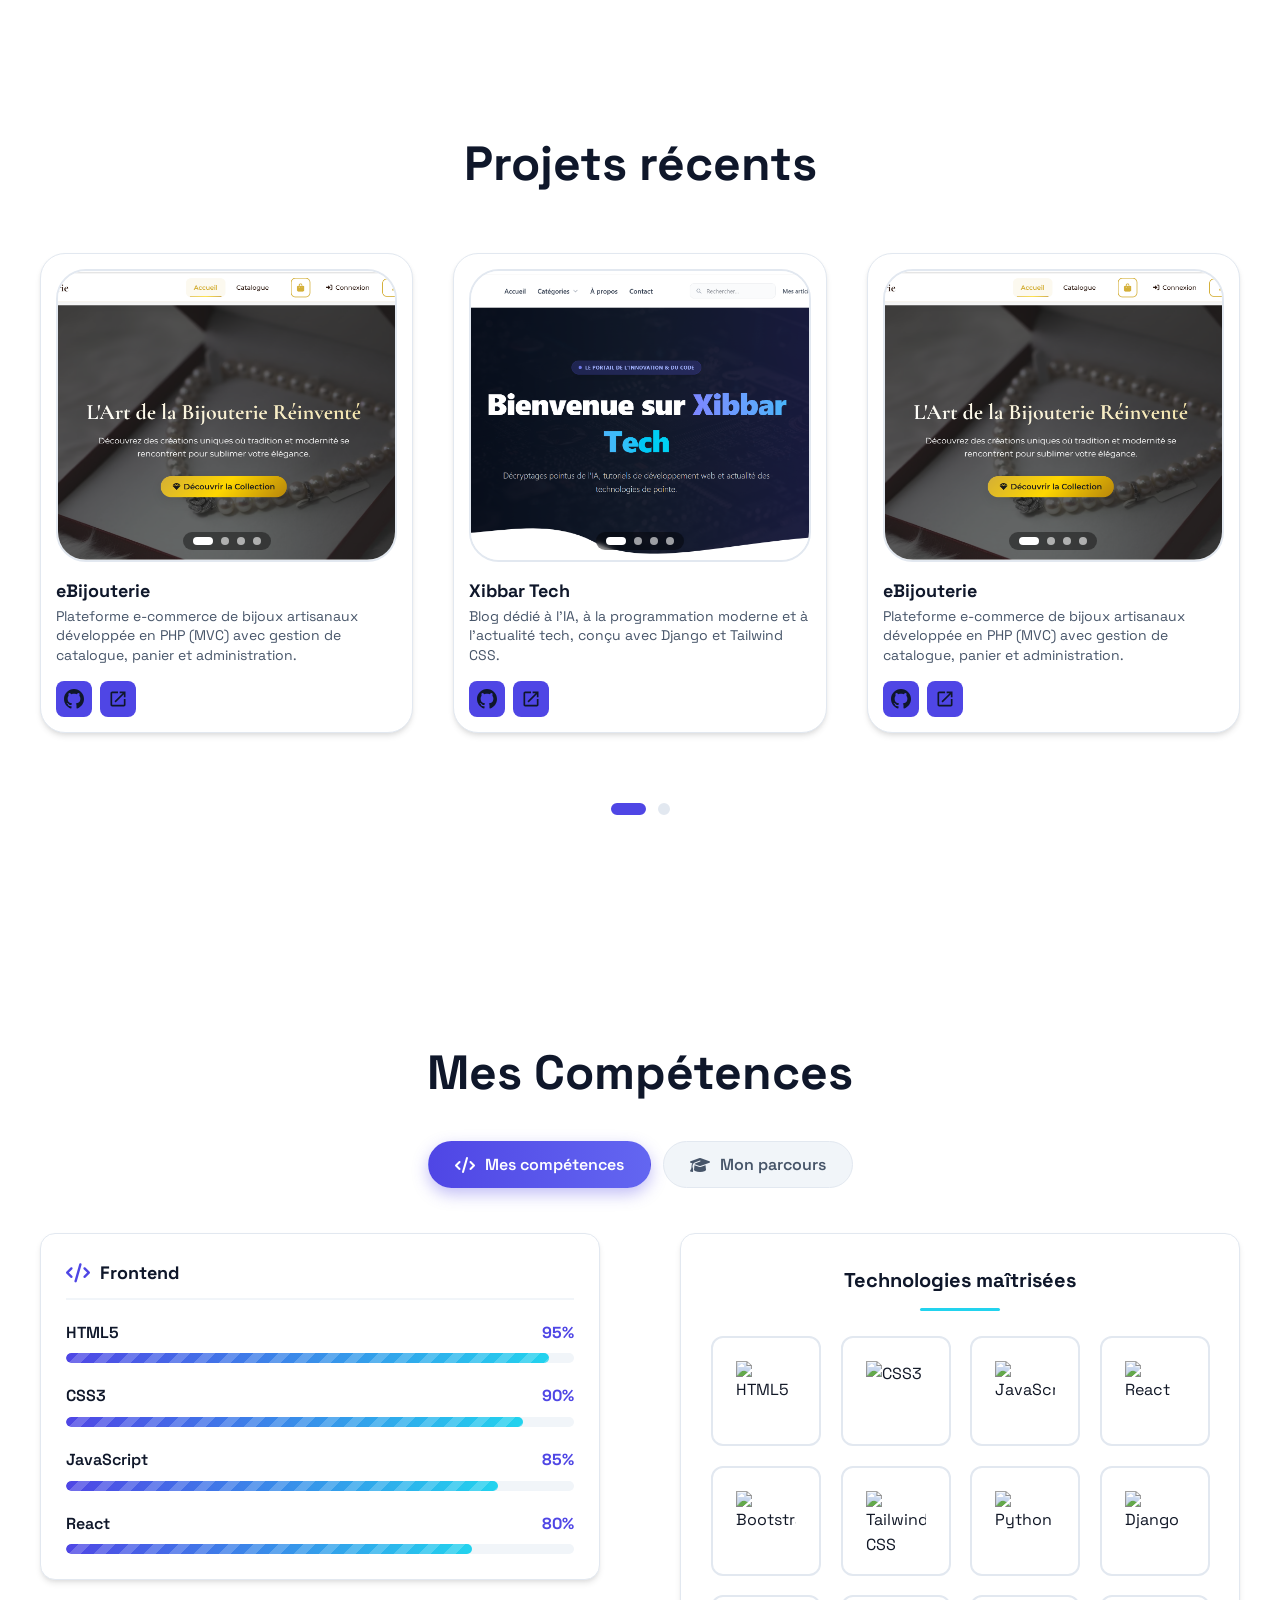
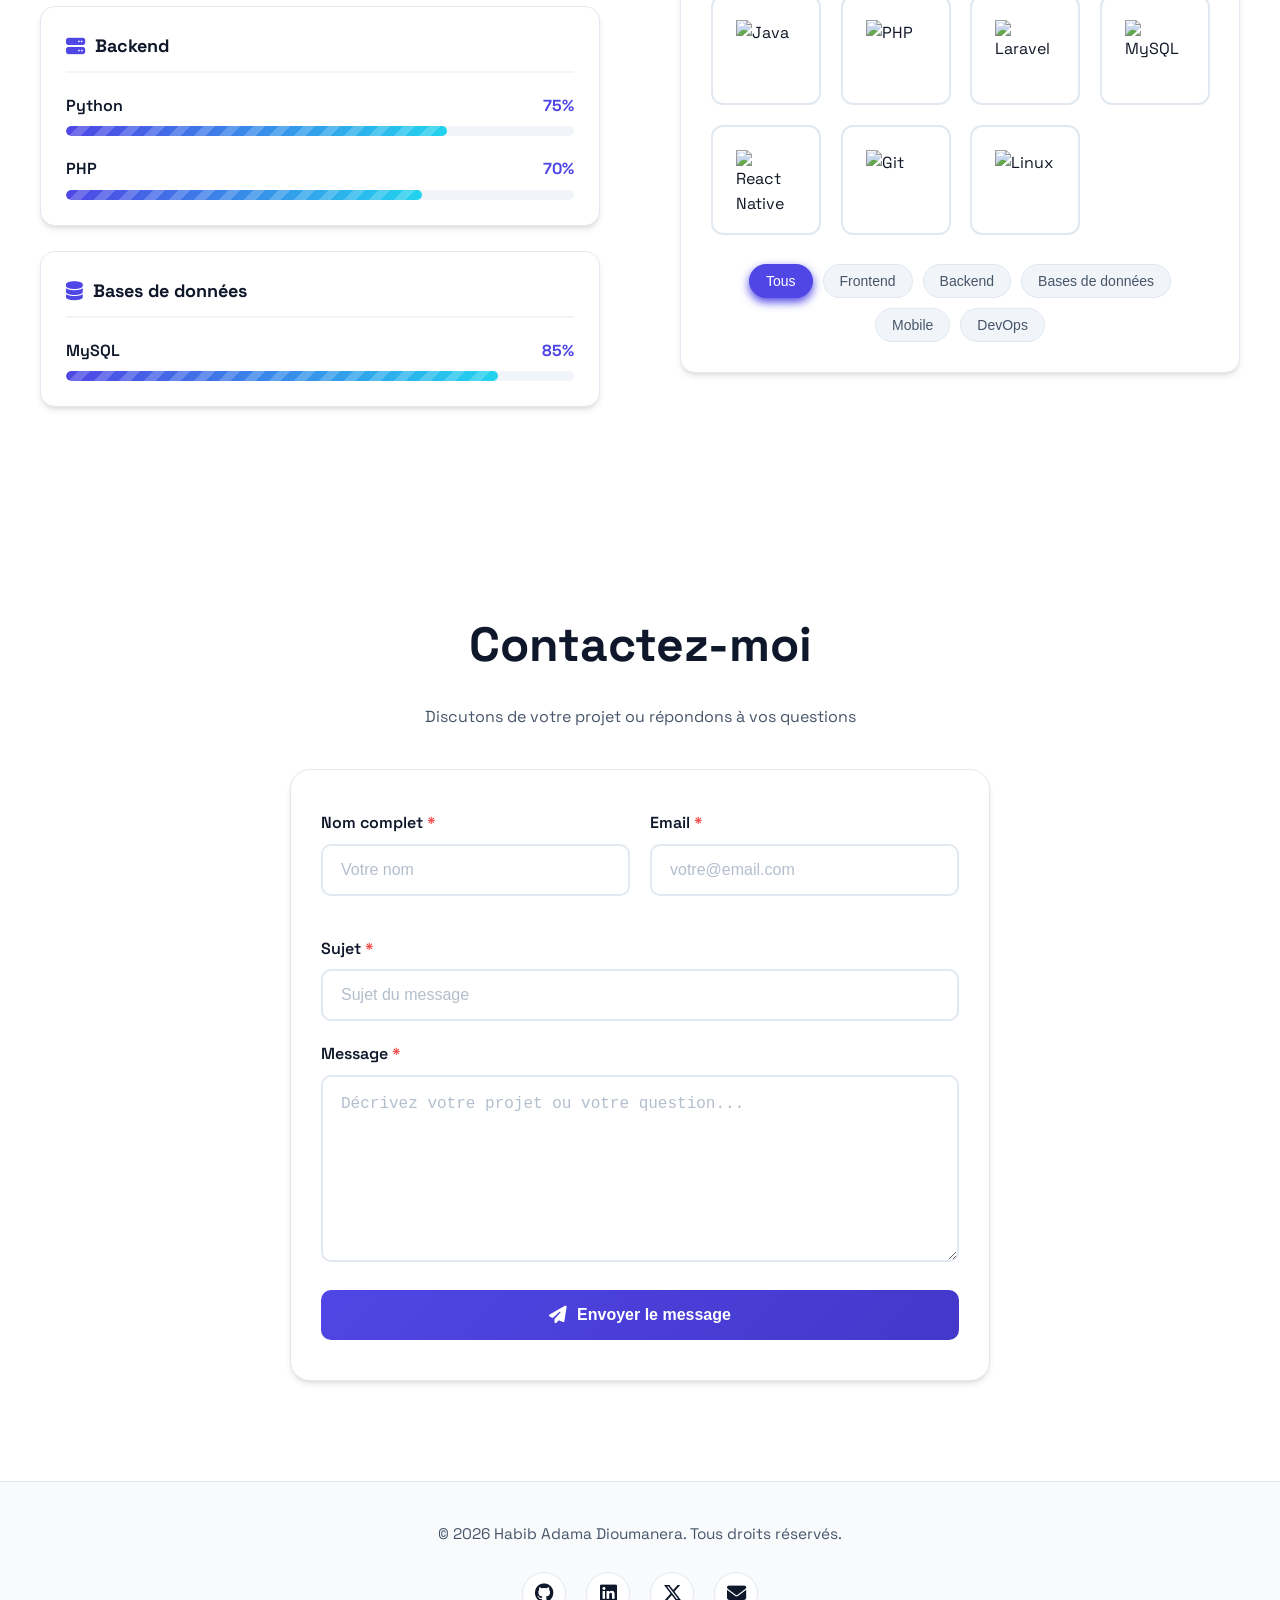
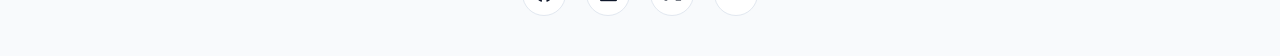
==== commit 9a5c4a6d: "feat(portfolio): Mise à jour portant sur la section à propos, le bouton download cv, changement du p" ====
--- a/index.html
+++ b/index.html
@@ -55,17 +55,21 @@
                     <h4>Bonjour, je suis</h4>
                     <h1>Habib Adama <span>Dioumanera</span></h1>
                     <p>Développeur Web Full Stack passionné par la création d'expériences numériques innovantes.</p>
-                    <a href="assets/cv/had_cv.PDF" class="download-cv_btn" download>Télécharger mon CV <i
-                            class="fa-solid fa-download"></i></a>
+                    <a href="assets/cv/had_cv.PDF" class="download-cv_btn" download>Télécharger mon CV <i class="fa-solid fa-download"></i></a>
                 </div>
                 <div class="hero-image">
-                    <img src="assets/images/profil.png" alt="Habib Adama Dioumanera">
+                    <div class="photo-stage">
+                        <div class="photo-band"></div>
+                        <div class="photo-band-thin"></div>
+                        <img src="assets/images/profil-bande.jpg" alt="Habib Adama Dioumanera">
+                    </div>
                 </div>
             </div>
         </section>
 
         <section id="about">
             <div class="container">
+                <h1>À propos de moi</h1>
                 <div class="about-content">
                     <p>Je suis un développeur web full stack passionné par la création d'expériences numériques
                         innovantes. Avec une solide expérience en développement front-end et back-end, je m'efforce de
@@ -75,12 +79,25 @@
                 </div>
                 <div class="about-infos">
                     <h2>Qui suis-je ?</h2>
-                    <ul>
-                        <li><strong>Nom :</strong> Habib Adama Dioumanera</li>
-                        <li><strong>Email :</strong> <a
-                                href="mailto:habibadamadioumanera@gmail.com">habibadamadioumanera@gmail.com</a></li>
-                        <li><strong>Téléphone :</strong> +221 70 954 51 04</li>
-                        <li><strong>Adresse :</strong>Parcelles Assainies, Dakar, Sénégal</li>
+                    <ul class="info-list">
+                        <li class="info-item">
+                            <i class="fas fa-user"></i>
+                            <div><small>Nom</small><span>Habib Adama Dioumanera</span></div>
+                        </li>
+                        <li class="info-item">
+                            <i class="fas fa-envelope"></i>
+                            <div><small>Email</small><a
+                                    href="mailto:habibadamadioumanera@gmail.com">habibadamadioumanera@gmail.com</a>
+                            </div>
+                        </li>
+                        <li class="info-item">
+                            <i class="fas fa-phone"></i>
+                            <div><small>Téléphone</small><span>+221 70 954 51 04</span></div>
+                        </li>
+                        <li class="info-item">
+                            <i class="fas fa-location-dot"></i>
+                            <div><small>Adresse</small><span>Parcelles Assainies, Dakar, Sénégal</span></div>
+                        </li>
                     </ul>
                 </div>
             </div>
@@ -626,7 +643,7 @@
                     <p class="journey-hint">Clique sur une certification pour la consulter.</p>
                     <div class="cert-grid">
                         <button type="button" class="cert-card" data-title="Meta Back-End Developer"
-                            data-issuer="Coursera (Meta)" data-date="Mois 2025" data-credential="CMCLA0G2DJCG"
+                            data-issuer="Coursera (Meta)" data-date="Septembre 2025" data-credential="CMCLA0G2DJCG"
                             data-desc="Certification en développement back-end : Python, Django, bases de données et API."
                             data-image="" data-link="assets/certifications/coursera-meta-backend.pdf">
                             <span class="cert-icon"><i class="fas fa-certificate"></i></span>
--- a/assets/css/style.css
+++ b/assets/css/style.css
@@ -1,8 +1,11 @@
 @import url("https://fonts.googleapis.com/css2?family=Space+Grotesk:wght@300..700&display=swap");
 
+
+
 /* ===================================
-   VARIABLES GLOBALES
+   VARIABLES GLOBALES & THÈMES (clair / sombre)
    =================================== */
+
 :root {
   --bg-transition: 0.3s ease;
   --transition: all 0.3s cubic-bezier(0.4, 0, 0.2, 1);
@@ -17,9 +20,6 @@
   --fs-5xl: 3rem;
 }
 
-/* ===================================
-   THÈME CLAIR
-   =================================== */
 .theme-light {
   --bg-color: #ffffff;
   --header-bg: #f8fafc;
@@ -43,12 +43,7 @@
   --link: #2563eb;
   --link-hover: #1d4ed8;
   --image-border: var(--primary);
-  --hero-gradient: linear-gradient(
-    90deg,
-    var(--primary) 0%,
-    var(--secondary) 50%,
-    var(--primary-light) 100%
-  );
+  --hero-gradient: linear-gradient(90deg, var(--primary) 0%, var(--secondary) 50%, var(--primary-light) 100%);
   --progress-stripe: rgba(255, 255, 255, 0.2);
   --filter-bg: #f1f5f9;
   --filter-text: #475569;
@@ -65,15 +60,12 @@
   --social-hover-bg: var(--primary);
   --social-hover-text: #ffffff;
   --back-to-top-shadow: rgba(0, 0, 0, 0.15);
-  --card-shadow:
-    0 4px 6px -1px rgba(0, 0, 0, 0.1), 0 2px 4px -1px rgba(0, 0, 0, 0.06);
+  --card-shadow: 0 4px 6px -1px rgba(0, 0, 0, 0.1), 0 2px 4px -1px rgba(0, 0, 0, 0.06);
   --card-hover-shadow: 0 10px 25px -5px rgba(0, 0, 0, 0.1);
   --header-shadow: 0 2px 10px rgba(0, 0, 0, 0.1);
-}
-
-/* ===================================
-   THÈME SOMBRE
-   =================================== */
+  --back-to-top-hover-shadow: rgba(0, 0, 0, 0.25);
+}
+
 .theme-dark {
   --bg-color: #0f172a;
   --header-bg: #1e293b;
@@ -97,12 +89,7 @@
   --link: #60a5fa;
   --link-hover: #3b82f6;
   --image-border: var(--primary);
-  --hero-gradient: linear-gradient(
-    90deg,
-    var(--primary) 0%,
-    var(--secondary) 50%,
-    var(--primary-light) 100%
-  );
+  --hero-gradient: linear-gradient(90deg, var(--primary) 0%, var(--secondary) 50%, var(--primary-light) 100%);
   --progress-stripe: rgba(255, 255, 255, 0.1);
   --filter-bg: #334155;
   --filter-text: #cbd5e1;
@@ -120,8 +107,7 @@
   --social-hover-text: #ffffff;
   --back-to-top-shadow: rgba(0, 0, 0, 0.3);
   --back-to-top-hover-shadow: rgba(0, 0, 0, 0.4);
-  --card-shadow:
-    0 4px 6px -1px rgba(0, 0, 0, 0.2), 0 2px 4px -1px rgba(0, 0, 0, 0.1);
+  --card-shadow: 0 4px 6px -1px rgba(0, 0, 0, 0.2), 0 2px 4px -1px rgba(0, 0, 0, 0.1);
   --card-hover-shadow: 0 10px 25px -5px rgba(0, 0, 0, 0.3);
   --header-shadow: 0 2px 10px rgba(0, 0, 0, 0.3);
 }
@@ -129,6 +115,7 @@
 /* ===================================
    RESET & BASE
    =================================== */
+
 * {
   margin: 0;
   padding: 0;
@@ -158,9 +145,35 @@
   padding-right: 40px;
 }
 
+/* Mobile (max 639px) */
+@media screen and (max-width: 639px) {
+  .container {
+    padding-left: 20px;
+    padding-right: 20px;
+  }
+}
+
+/* Tablette et desktop (640 - 1279px) */
+@media screen and (min-width: 640px) and (max-width: 1279px) {
+  .container {
+    padding-left: 30px;
+    padding-right: 30px;
+  }
+}
+
+/* Grand écran (1280px et +) */
+@media screen and (min-width: 1280px) {
+  .container {
+    max-width: 1400px;
+    padding-left: 40px;
+    padding-right: 40px;
+  }
+}
+
 /* ===================================
-   TITRES DE SECTION
+   TITRES DE SECTION (communs)
    =================================== */
+
 #projects .container > h1,
 #skills .container > h1,
 #contact .container > h1,
@@ -172,9 +185,147 @@
   color: var(--text-color);
 }
 
+/* Mobile (max 639px) */
+@media screen and (max-width: 639px) {
+  #projects .container > h1,
+  #skills .container > h1,
+  #contact .container > h1,
+  .contact-header h1 {
+    font-size: 1.8rem;
+    margin-bottom: 30px;
+  }
+
+  #about .container > h1,
+  #projects .container > h1,
+  #skills .container > h1,
+  .contact-header h1 {
+    transform: translateY(12px);
+    transition:
+      opacity 1.1s cubic-bezier(0.6, 0, 0.1, 1),
+      transform 1.1s cubic-bezier(0.6, 0, 0.1, 1);
+  }
+}
+
+/* Très petits écrans (max 360px) */
+@media screen and (max-width: 360px) {
+  #projects .container > h1,
+  #skills .container > h1,
+  #contact .container > h1,
+  .contact-header h1 {
+    font-size: 1.5rem;
+    margin-bottom: 25px;
+  }
+}
+
+/* Tablette et desktop (640px et +) */
+@media screen and (min-width: 640px) {
+  #about .container > h1,
+  #projects .container > h1,
+  #skills .container > h1,
+  .contact-header h1 {
+    transform: translateY(20px);
+    transition:
+      opacity 1.5s cubic-bezier(0.6, 0, 0.1, 1),
+      transform 1.5s cubic-bezier(0.6, 0, 0.1, 1);
+  }
+}
+
+/* ===================================
+   SECTIONS (styles communs)
+   =================================== */
+
+#about,
+#projects,
+#skills,
+#contact {
+  padding: 100px 0;
+  background: var(--bg-color);
+  position: relative;
+  overflow: hidden;
+  transition: background-color var(--bg-transition);
+}
+
+/* Mobile (max 639px) */
+@media screen and (max-width: 639px) {
+  #about,
+  #projects,
+  #skills,
+  #contact {
+    padding: 60px 0;
+  }
+}
+
+/* ===================================
+   CARTES & ICÔNES (styles communs)
+   =================================== */
+
+.about-content,
+.about-infos,
+.skill-category,
+.skills-tech,
+.timeline-card,
+.cert-card,
+.contact-form-wrapper,
+.project-card {
+  background: var(--card-bg);
+  border: 1px solid var(--border);
+  box-shadow: var(--card-shadow);
+}
+
+.about-content,
+.about-infos,
+.skill-category,
+.skills-tech,
+.timeline-card,
+.cert-card,
+.contact-form-wrapper {
+  transition: var(--transition);
+}
+
+.about-content:hover,
+.about-infos:hover,
+.skill-category:hover,
+.skills-tech:hover,
+.timeline-card:hover,
+.contact-form-wrapper:hover,
+.project-card:hover {
+  box-shadow: var(--card-hover-shadow);
+  border-color: var(--primary-light);
+}
+
+.about-content:hover,
+.about-infos:hover,
+.skill-category:hover,
+.skills-tech:hover,
+.timeline-card:hover {
+  transform: translateY(-5px);
+}
+
+.cert-icon,
+.info-item > i {
+  display: flex;
+  align-items: center;
+  justify-content: center;
+  background: linear-gradient(135deg, var(--primary), var(--secondary));
+  color: #fff;
+}
+
+/* ===================================
+   ÉLÉMENTS INTERACTIFS (focus clavier)
+   =================================== */
+
+.skills-tab:focus-visible,
+.cert-card:focus-visible,
+.cert-modal-close:focus-visible,
+.timeline-more summary:focus-visible {
+  outline: 3px solid var(--secondary);
+  outline-offset: 3px;
+}
+
 /* ===================================
    HEADER & NAVIGATION
    =================================== */
+
 header {
   position: fixed;
   top: 0;
@@ -231,9 +382,111 @@
   color: var(--link);
 }
 
+/* Mobile (max 639px) */
+@media screen and (max-width: 639px) {
+  .list-darkmode-menu {
+    position: relative;
+  }
+
+  .list-darkmode-menu ul {
+    width: 80%;
+    max-width: 400px;
+    padding: 30px 20px;
+    gap: 20px;
+    overflow-y: auto;
+  }
+
+  .list-darkmode-menu ul li {
+    width: 100%;
+    opacity: 0;
+    transform: translateX(20px);
+    transition: opacity 0.3s ease, transform 0.3s ease;
+  }
+
+  .list-darkmode-menu ul.active li {
+    opacity: 1;
+    transform: translateX(0);
+  }
+
+  .list-darkmode-menu ul.active li:nth-child(1) {
+    transition-delay: 0.1s;
+  }
+
+  .list-darkmode-menu ul.active li:nth-child(2) {
+    transition-delay: 0.15s;
+  }
+
+  .list-darkmode-menu ul.active li:nth-child(3) {
+    transition-delay: 0.2s;
+  }
+
+  .list-darkmode-menu ul.active li:nth-child(4) {
+    transition-delay: 0.25s;
+  }
+
+  .list-darkmode-menu ul li a {
+    font-size: 1.1rem;
+    padding: 10px 0;
+    display: block;
+    width: 100%;
+    border-bottom: 1px solid var(--border-light);
+    color: var(--text-color);
+  }
+}
+
+/* Mobile et tablette (max 1023px) */
+@media screen and (max-width: 1023px) {
+  .list-darkmode-menu ul {
+    position: fixed;
+    top: 90px;
+    right: -100%;
+    height: calc(100vh - 90px);
+    background-color: var(--header-bg);
+    flex-direction: column;
+    align-items: flex-start;
+    justify-content: flex-start;
+    transition: right 0.4s cubic-bezier(0.4, 0, 0.2, 1);
+    z-index: 1000;
+    box-shadow: -5px 0 15px rgba(0, 0, 0, 0.1);
+    border-left: 1px solid var(--border);
+  }
+
+  .list-darkmode-menu ul.active {
+    right: 0;
+  }
+}
+
+/* Tablette (640 - 1023px) */
+@media screen and (min-width: 640px) and (max-width: 1023px) {
+  .list-darkmode-menu ul {
+    width: 50%;
+    max-width: 350px;
+    padding: 40px 30px;
+    gap: 25px;
+  }
+
+  .list-darkmode-menu ul li a {
+    font-size: 1.2rem;
+  }
+}
+
+/* Paysage mobile */
+@media screen and (max-height: 500px) and (orientation: landscape) {
+  .list-darkmode-menu ul {
+    padding: 15px 20px;
+    gap: 10px;
+  }
+
+  .list-darkmode-menu ul li a {
+    font-size: 1rem;
+    padding: 8px 0;
+  }
+}
+
 /* ===================================
-   SWITCH DARK MODE
+   SWITCH MODE SOMBRE
    =================================== */
+
 .theme-switch {
   position: relative;
   width: 48px;
@@ -288,9 +541,32 @@
   z-index: 1;
 }
 
+/* Mobile (max 639px) */
+@media screen and (max-width: 639px) {
+  .theme-switch {
+    width: 42px;
+    height: 22px;
+  }
+
+  .theme-switch .slider::before {
+    width: 16px;
+    height: 16px;
+  }
+
+  .theme-switch input:checked + .slider::before {
+    transform: translateX(20px);
+  }
+
+  .icon-sun,
+  .icon-moon {
+    font-size: 10px;
+  }
+}
+
 /* ===================================
-   HAMBURGER MENU
+   MENU HAMBURGER
    =================================== */
+
 .hamburger {
   width: 44px;
   height: 44px;
@@ -324,6 +600,7 @@
 .hamburger .bar::before {
   top: -8px;
 }
+
 .hamburger .bar::after {
   top: 8px;
 }
@@ -331,18 +608,40 @@
 .hamburger.active .bar {
   background: transparent;
 }
+
 .hamburger.active .bar::before {
   top: 0;
   transform: rotate(45deg);
 }
+
 .hamburger.active .bar::after {
   top: 0;
   transform: rotate(-45deg);
 }
 
+/* Mobile et tablette (max 1023px) */
+@media screen and (max-width: 1023px) {
+  .hamburger {
+    display: flex;
+    z-index: 1002;
+  }
+}
+
 /* ===================================
-   SECTION HERO
+   OVERLAY MOBILE
    =================================== */
+
+/* Mobile et tablette (max 1023px) */
+@media screen and (max-width: 1023px) {
+  .overlay {
+    display: block;
+  }
+}
+
+/* ===================================
+   SECTION HERO (accueil + photo)
+   =================================== */
+
 #hero {
   padding-top: 130px;
   padding-bottom: 60px;
@@ -404,98 +703,249 @@
   align-items: center;
 }
 
-.hero-image img {
-  width: 100%;
+.download-cv_btn {
+  margin-top: 20px;
+  display: inline-flex;
+  align-items: center;
+  justify-content: center;
+  gap: 14px;
+  padding: 8px 8px 8px 28px;
+  background: linear-gradient(135deg, var(--primary), var(--primary-light));
+  color: #fff;
+  text-decoration: none;
+  border: none;
+  border-radius: 50px;
+  font-weight: 600;
+  font-size: 1rem;
+  white-space: nowrap;
+  cursor: pointer;
+  box-shadow: 0 8px 20px rgba(79, 70, 229, 0.35);
+  transition: var(--transition);
+}
+
+.download-cv_btn i {
+  width: 38px;
+  height: 38px;
+  border-radius: 50%;
+  display: flex;
+  align-items: center;
+  justify-content: center;
+  font-size: 1rem;
+  background: rgba(255, 255, 255, 0.22);
+  transition: background 0.3s ease, color 0.3s ease;
+}
+
+.download-cv_btn:hover {
+  transform: translateY(-3px);
+  background: linear-gradient(135deg, var(--primary-dark), var(--primary));
+  box-shadow: 0 14px 28px rgba(34, 211, 238, 0.35);
+}
+
+.download-cv_btn:hover i {
+  background: #fff;
+  color: var(--primary);
+  animation: downloadBounce 0.8s ease infinite;
+}
+
+.download-cv_btn:focus-visible {
+  outline: 3px solid var(--secondary);
+  outline-offset: 4px;
+}
+
+.photo-stage {
+  position: relative;
+  isolation: isolate;
+  width: min(400px, 100%);
+  height: 600px;
+}
+
+.photo-band {
+  position: absolute;
+  z-index: -1;
+  left: 50%;
+  top: 0;
+  bottom: 0;
+  width: 64%;
+  transform: translateX(-50%);
+  background: linear-gradient(180deg, var(--primary), var(--secondary));
+  clip-path: polygon(0 0, 100% 0, 100% 100%, 50% 94%, 0 100%);
+}
+
+.photo-band-thin {
+  position: absolute;
+  z-index: -1;
+  left: 50%;
+  top: 6%;
+  bottom: 6%;
+  width: 7%;
+  transform: translateX(-178%);
+  background: var(--secondary);
+  opacity: 0.55;
+  clip-path: polygon(0 0, 100% 0, 100% 100%, 50% 95%, 0 100%);
+}
+
+.photo-stage img {
+  position: absolute;
+  left: 50%;
+  top: 12%;
+  width: 84%;
   height: auto;
-  border-radius: 20px;
-  display: block;
-  border: 4px solid var(--image-border);
-  box-shadow: 0 10px 25px rgba(0, 0, 0, 0.1);
-  animation: float 6s ease-in-out infinite;
-  transition:
-    border-color var(--bg-transition),
-    box-shadow var(--bg-transition);
-}
-
-@keyframes float {
+  margin-left: -42%;
+  border-radius: 22px;
+  border: 6px solid var(--bg-color);
+  box-shadow: 0 22px 40px rgba(15, 23, 42, 0.35);
+  animation: photoFloat 6s ease-in-out infinite;
+}
+
+@keyframes downloadBounce {
   0%,
   100% {
     transform: translateY(0);
   }
   50% {
-    transform: translateY(-10px);
-  }
-}
-
-.download-cv_btn {
-  margin-top: 20px;
-  display: inline-flex;
-  align-items: center;
-  justify-content: center;
-  gap: 10px;
-  padding: 0.9375rem 2.1875rem;
-  background-color: var(--btn-primary-bg);
-  color: var(--btn-primary-text);
-  text-decoration: none;
-  border-radius: 12px;
-  font-weight: 600;
-  font-size: 1rem;
-  transition: var(--transition);
-  border: none;
-  cursor: pointer;
-  position: relative;
-  overflow: hidden;
-  z-index: 1;
-  white-space: nowrap;
-}
-
-.download-cv_btn::before {
-  content: "";
-  position: absolute;
-  top: 0;
-  left: -100%;
-  width: 100%;
-  height: 100%;
-  background: linear-gradient(135deg, var(--secondary), var(--primary));
-  transition: left 0.5s ease;
-  z-index: -1;
-}
-
-.download-cv_btn:hover::before {
-  left: 0;
-}
-.download-cv_btn:hover {
-  transform: translateY(-3px);
-  box-shadow: 0 10px 25px -5px rgba(0, 0, 0, 0.1);
-  background-color: var(--btn-primary-hover);
-}
-
-.download-cv_btn i {
-  font-size: 1.1rem;
-  transition: transform 0.3s ease;
-}
-
-.download-cv_btn:hover i {
-  transform: translateX(5px);
+    transform: translateY(3px);
+  }
+}
+
+@keyframes photoFloat {
+  0%,
+  100% {
+    transform: translateY(0);
+  }
+  50% {
+    transform: translateY(-14px);
+  }
+}
+
+/* Tablette et desktop (640px et +) */
+@media screen and (min-width: 640px) {
+  .hero-text {
+    transform: translateX(-30px);
+    transition:
+      opacity 1.6s cubic-bezier(0.6, 0, 0.1, 1),
+      transform 1.6s cubic-bezier(0.6, 0, 0.1, 1);
+  }
+
+  .hero-image {
+    transform: translateX(30px);
+    transition:
+      opacity 1.6s cubic-bezier(0.6, 0, 0.1, 1) 0.3s,
+      transform 1.6s cubic-bezier(0.6, 0, 0.1, 1) 0.3s;
+  }
+}
+
+/* Mobile (max 639px) */
+@media screen and (max-width: 639px) {
+  #hero {
+    padding-top: 120px;
+    padding-bottom: 40px;
+    min-height: auto;
+  }
+
+  #hero .container {
+    flex-direction: column;
+    text-align: center;
+    gap: 30px;
+  }
+
+  .hero-text h1 {
+    font-size: clamp(1.8rem, 6vw, 2.2rem);
+  }
+
+  .hero-text p {
+    font-size: 0.95rem;
+    margin-left: auto;
+    margin-right: auto;
+  }
+
+  .hero-image {
+    width: 100%;
+    max-width: 350px;
+    margin: 0 auto;
+  }
+
+  .download-cv_btn {
+    padding: 6px 6px 6px 22px;
+    font-size: 0.9rem;
+  }
+
+  .download-cv_btn i {
+    width: 34px;
+    height: 34px;
+  }
+
+  .photo-stage {
+    height: 540px;
+  }
+}
+
+/* Tablette (640 - 1023px) */
+@media screen and (min-width: 640px) and (max-width: 1023px) {
+  #hero .container {
+    gap: 40px;
+  }
+
+  .hero-text h1 {
+    font-size: clamp(2rem, 4vw, 2.5rem);
+  }
+}
+
+/* Très petits écrans (max 360px) */
+@media screen and (max-width: 360px) {
+  .hero-text h1 {
+    font-size: 1.6rem;
+  }
+
+  .hero-text p {
+    font-size: 0.85rem;
+  }
+
+  .download-cv_btn {
+    padding: 5px 5px 5px 18px;
+    font-size: 0.8rem;
+  }
+
+  .download-cv_btn i {
+    width: 30px;
+    height: 30px;
+  }
+}
+
+/* Grand écran (1280px et +) */
+@media screen and (min-width: 1280px) {
+  #hero {
+    min-height: 100vh;
+  }
+}
+
+/* Paysage mobile */
+@media screen and (max-height: 500px) and (orientation: landscape) {
+  #hero {
+    min-height: auto;
+    padding: 100px 0 50px;
+  }
+
+  .hero-image {
+    max-width: 250px;
+  }
+
+  .photo-stage {
+    height: 420px;
+  }
+}
+
+/* Accessibilité : animations réduites */
+@media (prefers-reduced-motion: reduce) {
+  .photo-stage img,
+  .download-cv_btn:hover i {
+    animation: none;
+  }
 }
 
 /* ===================================
-   SECTIONS COMMUNES
+   SECTION À PROPOS
    =================================== */
-#about,
-#projects,
-#skills,
-#contact {
-  padding: 100px 0;
-  background: var(--bg-color);
-  position: relative;
-  overflow: hidden;
-  transition: background-color var(--bg-transition);
-}
-
-/* ===================================
-   SECTION ABOUT
-   =================================== */
+
 #about .container {
   display: grid;
   grid-template-columns: 1fr 1fr;
@@ -506,18 +956,8 @@
 .about-content {
   position: relative;
   padding: 50px 40px 40px;
-  background: var(--card-bg);
   border-radius: 10px;
-  box-shadow: var(--card-shadow);
-  transition: var(--transition);
-  border: 1px solid var(--border);
   overflow: hidden;
-}
-
-.about-content:hover {
-  transform: translateY(-5px);
-  box-shadow: var(--card-hover-shadow);
-  border-color: var(--primary-light);
 }
 
 .about-content::before {
@@ -543,20 +983,10 @@
 
 .about-infos {
   padding: 40px;
-  background: var(--card-bg);
   border-radius: 10px;
   color: var(--text-color);
-  box-shadow: var(--card-shadow);
   position: relative;
   overflow: hidden;
-  border: 1px solid var(--border);
-  transition: var(--transition);
-}
-
-.about-infos:hover {
-  transform: translateY(-5px);
-  box-shadow: var(--card-hover-shadow);
-  border-color: var(--primary-light);
 }
 
 .about-infos h2 {
@@ -635,9 +1065,137 @@
   border-bottom-color: var(--link-hover);
 }
 
+#about .container > h1 {
+  grid-column: 1 / -1;
+  text-align: center;
+  font-size: clamp(2rem, 4vw, 3rem);
+  margin: 0 0 10px;
+  color: var(--text-color);
+}
+
+#about .container {
+  align-items: stretch;
+}
+
+.about-infos .info-list {
+  display: grid;
+  gap: 18px;
+}
+
+.about-infos .info-item {
+  padding-left: 0;
+  margin: 0;
+  gap: 16px;
+  align-items: center;
+}
+
+.about-infos .info-item::before {
+  display: none;
+}
+
+.info-item > i {
+  flex: none;
+  width: 44px;
+  height: 44px;
+  border-radius: 12px;
+  font-size: 1rem;
+}
+
+.info-item small {
+  display: block;
+  font-size: var(--fs-xs);
+  text-transform: uppercase;
+  letter-spacing: 0.08em;
+  color: var(--text-secondary);
+}
+
+.info-item span,
+.info-item a {
+  color: var(--text-color);
+  font-weight: 600;
+  word-break: break-word;
+}
+
+/* Tablette et desktop (640px et +) */
+@media screen and (min-width: 640px) {
+  .about-content {
+    transform: translateX(-25px);
+    transition:
+      opacity 1.5s cubic-bezier(0.6, 0, 0.1, 1),
+      transform 1.5s cubic-bezier(0.6, 0, 0.1, 1);
+  }
+
+  .about-infos {
+    transform: translateX(25px);
+    transition:
+      opacity 1.5s cubic-bezier(0.6, 0, 0.1, 1) 0.25s,
+      transform 1.5s cubic-bezier(0.6, 0, 0.1, 1) 0.25s;
+  }
+}
+
+/* Mobile et tablette (max 1023px) */
+@media screen and (max-width: 1023px) {
+  #about .container {
+    grid-template-columns: 1fr;
+  }
+}
+
+/* Mobile (max 639px) */
+@media screen and (max-width: 639px) {
+  #about .container {
+    gap: 30px;
+  }
+
+  .about-content,
+  .about-infos {
+    padding: 30px 20px;
+  }
+
+  .about-content p {
+    font-size: 0.95rem;
+  }
+
+  .about-infos li {
+    font-size: 0.9rem;
+    padding-left: 30px;
+  }
+
+  .about-infos li::before {
+    width: 22px;
+    height: 22px;
+    font-size: 12px;
+  }
+
+  .about-infos strong {
+    min-width: 70px;
+    font-size: 0.9rem;
+  }
+}
+
+/* Tablette (640 - 1023px) */
+@media screen and (min-width: 640px) and (max-width: 1023px) {
+  #about .container {
+    gap: 40px;
+  }
+
+  .about-content,
+  .about-infos {
+    max-width: 600px;
+    margin: 0 auto;
+  }
+}
+
+/* Desktop (1024px et +) */
+@media screen and (min-width: 1024px) {
+  #about .container {
+    gap: 40px 60px;
+  }
+}
+
 /* ===================================
    SECTION PROJETS
    =================================== */
+
 .project-container {
   display: grid;
   grid-template-columns: repeat(3, 1fr);
@@ -646,17 +1204,13 @@
 }
 
 .project-card {
-  background: var(--card-bg);
   color: var(--text-color);
   border-radius: 25px;
   padding: 15px;
   display: none;
   flex-direction: column;
   overflow: hidden;
-  box-shadow: var(--card-shadow);
-  border: 1px solid var(--border);
   height: 480px;
-  /* opacity et transform gérés en JS pour éviter le conflit avec display:flex */
 }
 
 .project-card.active {
@@ -665,8 +1219,6 @@
 
 .project-card:hover {
   transform: translateY(-5px) !important;
-  box-shadow: var(--card-hover-shadow);
-  border-color: var(--primary-light);
 }
 
 .project-image-container {
@@ -695,9 +1247,7 @@
   object-fit: cover;
   opacity: 0;
   visibility: hidden;
-  transition:
-    opacity 0.5s ease-in-out,
-    visibility 0.5s ease-in-out;
+  transition: opacity 0.5s ease-in-out, visibility 0.5s ease-in-out;
 }
 
 .carousel-image.active {
@@ -740,6 +1290,7 @@
 .carousel-nav-btn.prev-image {
   left: 10px;
 }
+
 .carousel-nav-btn.next-image {
   right: 10px;
 }
@@ -860,9 +1411,121 @@
   border-color: var(--primary);
 }
 
+/* Mobile (max 639px) */
+@media screen and (max-width: 639px) {
+  .project-container {
+    grid-template-columns: 1fr;
+    gap: 20px;
+  }
+
+  .project-card {
+    height: auto;
+    min-height: 380px;
+    padding: 12px;
+  }
+
+  .project-image-container {
+    height: 240px;
+  }
+
+  .carousel-nav-btn {
+    width: 32px;
+    height: 32px;
+    font-size: 0.85rem;
+    opacity: 0.8;
+    visibility: visible;
+  }
+
+  .image-indicators {
+    gap: 5px;
+    padding: 4px 8px;
+  }
+
+  .image-dot {
+    width: 6px;
+    height: 6px;
+  }
+
+  .image-dot.active {
+    width: 15px;
+  }
+
+  .project-text h3 {
+    font-size: 1rem;
+  }
+
+  .project-text p {
+    font-size: 0.85rem;
+  }
+
+  .project_links a {
+    width: 34px;
+    height: 34px;
+  }
+
+  .carousel-controls {
+    gap: 15px;
+    margin-top: 25px;
+  }
+
+  .carousel-dot {
+    width: 10px;
+    height: 10px;
+  }
+
+  .carousel-dot.active {
+    width: 22px;
+  }
+}
+
+/* Tablette et desktop (640 - 1279px) */
+@media screen and (min-width: 640px) and (max-width: 1279px) {
+  .project-container {
+    gap: 25px;
+  }
+}
+
+/* Tablette (640 - 1023px) */
+@media screen and (min-width: 640px) and (max-width: 1023px) {
+  .project-container {
+    grid-template-columns: repeat(2, 1fr);
+  }
+
+  .project-card {
+    height: 450px;
+  }
+
+  .project-image-container {
+    height: 280px;
+  }
+}
+
+/* Très petits écrans (max 360px) */
+@media screen and (max-width: 360px) {
+  .project-image-container {
+    height: 200px;
+  }
+}
+
+/* Desktop (1024 - 1279px) */
+@media screen and (min-width: 1024px) and (max-width: 1279px) {
+  .project-container {
+    grid-template-columns: repeat(3, 1fr);
+  }
+
+  .project-card {
+    height: 460px;
+  }
+
+  .project-image-container {
+    height: 300px;
+  }
+}
+
 /* ===================================
    SECTION COMPÉTENCES
    =================================== */
+
 .skills-content {
   display: grid;
   grid-template-columns: 1fr 1fr;
@@ -871,19 +1534,9 @@
 }
 
 .skill-category {
-  background: var(--card-bg);
   padding: 25px;
   border-radius: 15px;
-  box-shadow: var(--card-shadow);
-  border: 1px solid var(--border);
-  transition: var(--transition);
   margin-bottom: 25px;
-}
-
-.skill-category:hover {
-  transform: translateY(-5px);
-  box-shadow: var(--card-hover-shadow);
-  border-color: var(--primary-light);
 }
 
 .skill-category:last-child {
@@ -909,6 +1562,7 @@
 .skill-item {
   margin-bottom: 20px;
 }
+
 .skill-item:last-child {
   margin-bottom: 0;
 }
@@ -957,43 +1611,15 @@
   left: 0;
   bottom: 0;
   right: 0;
-  background-image: linear-gradient(
-    -45deg,
-    var(--progress-stripe) 25%,
-    transparent 25%,
-    transparent 50%,
-    var(--progress-stripe) 50%,
-    var(--progress-stripe) 75%,
-    transparent 75%,
-    transparent
-  );
+  background-image: linear-gradient(-45deg, var(--progress-stripe) 25%, transparent 25%, transparent 50%, var(--progress-stripe) 50%, var(--progress-stripe) 75%, transparent 75%, transparent);
   background-size: 25px 25px;
   animation: progressStripes 1s linear infinite;
   border-radius: 5px;
 }
 
-@keyframes progressStripes {
-  0% {
-    background-position: 0 0;
-  }
-  100% {
-    background-position: 25px 0;
-  }
-}
-
 .skills-tech {
-  background: var(--card-bg);
   padding: 30px;
   border-radius: 15px;
-  box-shadow: var(--card-shadow);
-  border: 1px solid var(--border);
-  transition: var(--transition);
-}
-
-.skills-tech:hover {
-  transform: translateY(-5px);
-  box-shadow: var(--card-hover-shadow);
-  border-color: var(--primary-light);
 }
 
 .skills-tech h3 {
@@ -1024,7 +1650,6 @@
   margin-bottom: 30px;
 }
 
-/* Tech card : état initial géré par JS scroll reveal */
 .tech-card {
   aspect-ratio: 1;
   background: var(--bg-color);
@@ -1041,7 +1666,6 @@
     transform 0.3s ease;
   position: relative;
   overflow: hidden;
-  /* opacity et transform initiaux définis dans la section SCROLL REVEAL ci-dessous */
 }
 
 .tech-card::before {
@@ -1051,12 +1675,7 @@
   left: -100%;
   width: 100%;
   height: 100%;
-  background: linear-gradient(
-    90deg,
-    transparent,
-    var(--border-light),
-    transparent
-  );
+  background: linear-gradient(90deg, transparent, var(--border-light), transparent);
   transition: left 0.5s ease;
 }
 
@@ -1075,9 +1694,7 @@
   height: 60px;
   object-fit: contain;
   filter: grayscale(20%);
-  transition:
-    filter 0.3s ease,
-    transform 0.3s ease;
+  transition: filter 0.3s ease, transform 0.3s ease;
 }
 
 .tech-card:hover img {
@@ -1119,9 +1736,755 @@
   box-shadow: 0 4px 10px var(--filter-active-bg);
 }
 
+.tech-card {
+  opacity: 0;
+  transform: translateY(10px);
+  will-change: opacity, transform;
+}
+
+@keyframes progressStripes {
+  0% {
+    background-position: 0 0;
+  }
+  100% {
+    background-position: 25px 0;
+  }
+}
+
+/* Tablette et desktop (640px et +) */
+@media screen and (min-width: 640px) {
+  .skill-category:nth-child(odd) {
+    transform: translateX(-22px);
+    transition:
+      opacity 1.4s cubic-bezier(0.6, 0, 0.1, 1),
+      transform 1.4s cubic-bezier(0.6, 0, 0.1, 1);
+  }
+
+  .skill-category:nth-child(even) {
+    transform: translateX(22px);
+    transition:
+      opacity 1.4s cubic-bezier(0.6, 0, 0.1, 1) 0.18s,
+      transform 1.4s cubic-bezier(0.6, 0, 0.1, 1) 0.18s;
+  }
+
+  .skills-tech {
+    transform: translateY(25px);
+    transition:
+      opacity 1.5s cubic-bezier(0.6, 0, 0.1, 1) 0.25s,
+      transform 1.5s cubic-bezier(0.6, 0, 0.1, 1) 0.25s;
+  }
+
+  .tech-card {
+    transition:
+      opacity 1.1s cubic-bezier(0.6, 0, 0.1, 1),
+      transform 1.1s cubic-bezier(0.6, 0, 0.1, 1),
+      border-color 0.3s ease,
+      box-shadow 0.3s ease;
+  }
+}
+
+/* Mobile (max 639px) */
+@media screen and (max-width: 639px) {
+  .tech-card {
+    transition:
+      opacity 0.9s cubic-bezier(0.6, 0, 0.1, 1),
+      transform 0.9s cubic-bezier(0.6, 0, 0.1, 1),
+      border-color 0.3s ease,
+      box-shadow 0.3s ease;
+  }
+
+  .skills-content {
+    gap: 40px;
+  }
+
+  .skill-category {
+    padding: 20px;
+    margin-bottom: 20px;
+  }
+
+  .skill-category h3 {
+    font-size: 1.1rem;
+  }
+
+  .skill-name span:first-child,
+  .skill-percent {
+    font-size: 0.9rem;
+  }
+
+  .tech-grid {
+    grid-template-columns: repeat(3, 1fr);
+    gap: 10px;
+  }
+
+  .tech-card {
+    padding: 15px;
+  }
+
+  .tech-card img {
+    width: 40px;
+    height: 40px;
+  }
+
+  .filter-btn {
+    padding: 6px 12px;
+    font-size: 0.8rem;
+  }
+}
+
+/* Mobile et tablette (max 1023px) */
+@media screen and (max-width: 1023px) {
+  .skills-content {
+    grid-template-columns: 1fr;
+  }
+}
+
+/* Tablette et desktop (640 - 1279px) */
+@media screen and (min-width: 640px) and (max-width: 1279px) {
+  .skills-content {
+    gap: 50px;
+  }
+
+  .tech-grid {
+    gap: 15px;
+  }
+
+  .tech-card img {
+    width: 50px;
+    height: 50px;
+  }
+}
+
+/* Tablette (640 - 1023px) */
+@media screen and (min-width: 640px) and (max-width: 1023px) {
+  .skills-content {
+    max-width: 600px;
+    margin: 0 auto;
+  }
+
+  .tech-grid {
+    grid-template-columns: repeat(4, 1fr);
+  }
+}
+
+/* Très petits écrans (max 360px) */
+@media screen and (max-width: 360px) {
+  .tech-grid {
+    grid-template-columns: repeat(2, 1fr);
+  }
+}
+
+/* ===================================
+   ONGLETS COMPÉTENCES / PARCOURS
+   =================================== */
+
+.skills-tabs {
+  display: flex;
+  justify-content: center;
+  flex-wrap: wrap;
+  gap: 12px;
+  margin: -20px 0 45px;
+}
+
+.skills-tab {
+  display: inline-flex;
+  align-items: center;
+  gap: 10px;
+  padding: 12px 26px;
+  border: 1px solid var(--border);
+  border-radius: 30px;
+  background: var(--filter-bg);
+  color: var(--filter-text);
+  font: 600 var(--fs-base) "Space Grotesk", sans-serif;
+  cursor: pointer;
+  transition: var(--transition);
+}
+
+.skills-tab:hover {
+  background: var(--filter-hover-bg);
+  color: var(--filter-hover-text);
+  border-color: var(--filter-hover-bg);
+  transform: translateY(-2px);
+}
+
+.skills-tab.active {
+  background: linear-gradient(90deg, var(--primary), var(--primary-light));
+  color: #fff;
+  border-color: transparent;
+  box-shadow: 0 6px 16px rgba(79, 70, 229, 0.35);
+}
+
+.skills-panel:not([hidden]) {
+  animation: panelIn 0.5s ease backwards;
+}
+
+@keyframes panelIn {
+  from {
+    opacity: 0;
+    transform: translateY(14px);
+  }
+}
+
+/* Mobile et petite tablette (max 767px) */
+@media screen and (max-width: 767px) {
+  .skills-tabs {
+    margin-top: -25px;
+  }
+
+  .skills-tab {
+    padding: 10px 18px;
+    font-size: var(--fs-sm);
+  }
+}
+
+/* Accessibilité : animations réduites */
+@media (prefers-reduced-motion: reduce) {
+  .skills-panel:not([hidden]) {
+    animation: none;
+  }
+}
+
+/* ===================================
+   PARCOURS ÉDUCATIF (TIMELINE)
+   =================================== */
+
+.journey-subtitle {
+  display: flex;
+  align-items: center;
+  justify-content: center;
+  gap: 10px;
+  font-size: var(--fs-2xl);
+  color: var(--text-color);
+  margin-bottom: 35px;
+}
+
+.journey-subtitle i {
+  color: var(--primary);
+}
+
+.journey-hint {
+  text-align: center;
+  color: var(--text-secondary);
+  margin: -22px 0 28px;
+}
+
+.timeline {
+  position: relative;
+  list-style: none;
+  max-width: 940px;
+  margin: 0 auto 80px;
+}
+
+.timeline::before {
+  content: "";
+  position: absolute;
+  top: 0;
+  bottom: 0;
+  left: 50%;
+  width: 3px;
+  transform: translateX(-50%);
+  border-radius: 2px;
+  background: linear-gradient(to bottom, var(--primary), var(--secondary));
+}
+
+.timeline-item {
+  position: relative;
+  width: 50%;
+  padding: 0 56px 40px 0;
+}
+
+.timeline-item:nth-child(even) {
+  margin-left: 50%;
+  padding: 0 0 40px 56px;
+}
+
+.timeline-item:last-child {
+  padding-bottom: 0;
+}
+
+.timeline-node {
+  position: absolute;
+  top: 0;
+  right: -24px;
+  width: 48px;
+  height: 48px;
+  border-radius: 50%;
+  display: flex;
+  align-items: center;
+  justify-content: center;
+  z-index: 1;
+  background: var(--bg-color);
+  border: 3px solid var(--primary);
+  color: var(--primary);
+  font-size: 1.1rem;
+  box-shadow: 0 0 0 6px var(--bg-color);
+}
+
+.timeline-item:nth-child(even) .timeline-node {
+  right: auto;
+  left: -24px;
+}
+
+.timeline-item.current .timeline-node {
+  background: var(--primary);
+  color: #fff;
+  animation: nodePulse 2s infinite;
+}
+
+.timeline-card {
+  position: relative;
+  padding: 22px 24px;
+  border-radius: 15px;
+}
+
+.timeline-card::before {
+  content: "";
+  position: absolute;
+  top: 17px;
+  right: -8px;
+  width: 14px;
+  height: 14px;
+  background: var(--card-bg);
+  border-top: 1px solid var(--border);
+  border-right: 1px solid var(--border);
+  transform: rotate(45deg);
+}
+
+.timeline-item:nth-child(even) .timeline-card::before {
+  right: auto;
+  left: -8px;
+  border: 0;
+  border-left: 1px solid var(--border);
+  border-bottom: 1px solid var(--border);
+}
+
+.timeline-date {
+  display: inline-block;
+  margin-bottom: 8px;
+  font-size: var(--fs-sm);
+  font-weight: 700;
+  color: var(--primary);
+}
+
+.timeline-badge {
+  margin-left: 8px;
+  padding: 2px 10px;
+  border-radius: 20px;
+  font-style: normal;
+  font-size: var(--fs-xs);
+  background: var(--primary);
+  color: #fff;
+}
+
+.timeline-card h4 {
+  font-size: var(--fs-lg);
+  color: var(--text-color);
+  margin-bottom: 6px;
+}
+
+.timeline-school {
+  font-size: var(--fs-sm);
+  font-weight: 600;
+  color: var(--text-secondary);
+  margin-bottom: 8px;
+}
+
+.timeline-school i {
+  color: var(--secondary);
+  margin-right: 6px;
+}
+
+.timeline-desc {
+  font-size: var(--fs-sm);
+  color: var(--text-secondary);
+}
+
+.timeline-item {
+  opacity: 0;
+  transform: translateY(24px);
+  transition:
+    opacity 1s cubic-bezier(0.6, 0, 0.1, 1),
+    transform 1s cubic-bezier(0.6, 0, 0.1, 1),
+    border-color 0.3s,
+    box-shadow 0.3s;
+}
+
+.timeline-more {
+  margin-top: 10px;
+}
+
+.timeline-more summary {
+  display: flex;
+  width: 26px;
+  height: 26px;
+  cursor: pointer;
+  list-style: none;
+}
+
+.timeline-more summary::-webkit-details-marker {
+  display: none;
+}
+
+.timeline-more summary::before {
+  content: "+";
+  width: 26px;
+  height: 26px;
+  border-radius: 50%;
+  display: flex;
+  align-items: center;
+  justify-content: center;
+  background: var(--primary);
+  color: #fff;
+  font-size: 1.1rem;
+  line-height: 1;
+  transition: var(--transition);
+}
+
+.timeline-more summary:hover::before {
+  background: var(--primary-dark);
+  transform: scale(1.1);
+}
+
+.timeline-more summary:focus-visible {
+  border-radius: 50%;
+}
+
+.timeline-more[open] summary::before {
+  content: "−";
+}
+
+.timeline-more .timeline-desc {
+  margin-top: 10px;
+  animation: panelIn 0.4s ease backwards;
+}
+
+@keyframes nodePulse {
+  0% {
+    box-shadow: 0 0 0 6px var(--bg-color), 0 0 0 6px rgba(99, 102, 241, 0.5);
+  }
+  100% {
+    box-shadow: 0 0 0 6px var(--bg-color), 0 0 0 20px rgba(99, 102, 241, 0);
+  }
+}
+
+/* Mobile et petite tablette (max 767px) */
+@media screen and (max-width: 767px) {
+  .timeline::before {
+    left: 22px;
+  }
+
+  .timeline-item,
+  .timeline-item:nth-child(even) {
+    width: 100%;
+    margin-left: 0;
+    padding: 0 0 30px 66px;
+  }
+
+  .timeline-node,
+  .timeline-item:nth-child(even) .timeline-node {
+    left: 0;
+    right: auto;
+    width: 44px;
+    height: 44px;
+  }
+
+  .timeline-card::before,
+  .timeline-item:nth-child(even) .timeline-card::before {
+    right: auto;
+    left: -8px;
+    border: 0;
+    border-left: 1px solid var(--border);
+    border-bottom: 1px solid var(--border);
+  }
+}
+
+/* Accessibilité : animations réduites */
+@media (prefers-reduced-motion: reduce) {
+  .timeline-item {
+    transition: none;
+    opacity: 1;
+    transform: none;
+  }
+
+  .timeline-item.current .timeline-node {
+    animation: none;
+  }
+}
+
+/* ===================================
+   CERTIFICATIONS
+   =================================== */
+
+.cert-grid {
+  display: grid;
+  grid-template-columns: repeat(auto-fill, minmax(250px, 1fr));
+  gap: 22px;
+}
+
+.cert-card {
+  display: flex;
+  flex-direction: column;
+  align-items: center;
+  text-align: center;
+  gap: 6px;
+  padding: 28px 22px 22px;
+  border-radius: 15px;
+  cursor: pointer;
+  color: var(--text-color);
+  font-family: inherit;
+}
+
+.cert-card:hover {
+  transform: translateY(-6px);
+  box-shadow: var(--card-hover-shadow);
+  border-color: var(--primary);
+}
+
+.cert-icon {
+  width: 64px;
+  height: 64px;
+  margin-bottom: 10px;
+  border-radius: 50%;
+  font-size: 1.7rem;
+  transition: transform 0.3s ease;
+}
+
+.cert-card:hover .cert-icon {
+  transform: rotate(-8deg) scale(1.08);
+}
+
+.cert-title {
+  font-size: var(--fs-lg);
+  font-weight: 700;
+}
+
+.cert-issuer {
+  font-size: var(--fs-sm);
+  color: var(--text-secondary);
+}
+
+.cert-view {
+  margin-top: 12px;
+  font-size: var(--fs-sm);
+  font-weight: 600;
+  color: var(--primary);
+  opacity: 0.85;
+}
+
+.cert-card:hover .cert-view {
+  opacity: 1;
+}
+
+.cert-card {
+  opacity: 0;
+  transform: translateY(24px);
+  transition:
+    opacity 1s cubic-bezier(0.6, 0, 0.1, 1),
+    transform 1s cubic-bezier(0.6, 0, 0.1, 1),
+    border-color 0.3s,
+    box-shadow 0.3s;
+}
+
+.cert-card:nth-child(3n + 2) {
+  transition-delay: 0.1s, 0.1s, 0s, 0s;
+}
+
+.cert-card:nth-child(3n) {
+  transition-delay: 0.2s, 0.2s, 0s, 0s;
+}
+
+.cert-card.is-visible:hover {
+  transform: translateY(-6px);
+  transition-delay: 0s;
+}
+
+a.cert-card {
+  text-decoration: none;
+}
+
+/* Mobile et petite tablette (max 767px) */
+@media screen and (max-width: 767px) {
+  .cert-grid {
+    grid-template-columns: 1fr;
+  }
+}
+
+/* Accessibilité : animations réduites */
+@media (prefers-reduced-motion: reduce) {
+  .cert-card {
+    transition: none;
+    opacity: 1;
+    transform: none;
+  }
+}
+
+/* ===================================
+   FENÊTRE DE CERTIFICATION
+   =================================== */
+
+body.modal-open {
+  overflow: hidden;
+}
+
+.cert-modal {
+  position: fixed;
+  inset: 0;
+  z-index: 1000;
+  display: flex;
+  align-items: center;
+  justify-content: center;
+  padding: 20px;
+  opacity: 0;
+  transition: opacity 0.25s ease;
+}
+
+.cert-modal.open {
+  opacity: 1;
+}
+
+.cert-modal[hidden],
+.cert-modal [hidden] {
+  display: none !important;
+}
+
+.cert-modal-backdrop {
+  position: absolute;
+  inset: 0;
+  background: var(--overlay-bg);
+  backdrop-filter: blur(3px);
+}
+
+.cert-modal-dialog {
+  position: relative;
+  width: 100%;
+  max-width: 720px;
+  max-height: 90vh;
+  overflow-y: auto;
+  background: var(--card-bg);
+  color: var(--text-color);
+  border: 1px solid var(--border);
+  border-radius: 18px;
+  box-shadow: 0 25px 60px rgba(0, 0, 0, 0.35);
+  transform: translateY(20px) scale(0.97);
+  transition: transform 0.3s ease;
+}
+
+.cert-modal.open .cert-modal-dialog {
+  transform: none;
+}
+
+.cert-modal-close {
+  position: absolute;
+  top: 12px;
+  right: 12px;
+  z-index: 2;
+  width: 40px;
+  height: 40px;
+  border: 0;
+  border-radius: 50%;
+  background: var(--bg-color);
+  color: var(--text-color);
+  font-size: 1.1rem;
+  cursor: pointer;
+  box-shadow: var(--card-shadow);
+  transition: var(--transition);
+}
+
+.cert-modal-close:hover {
+  background: var(--primary);
+  color: #fff;
+  transform: rotate(90deg);
+}
+
+.cert-modal-media {
+  background: var(--border-light);
+  display: flex;
+  align-items: center;
+  justify-content: center;
+  min-height: 160px;
+}
+
+.cert-modal-media img {
+  display: block;
+  width: 100%;
+  max-height: 55vh;
+  object-fit: contain;
+}
+
+.cert-modal-placeholder {
+  display: flex;
+  flex-direction: column;
+  align-items: center;
+  gap: 12px;
+  padding: 50px 20px;
+  color: var(--text-secondary);
+  text-align: center;
+}
+
+.cert-modal-placeholder i {
+  font-size: 3rem;
+  color: var(--primary);
+}
+
+.cert-modal-body {
+  padding: 26px 30px 30px;
+}
+
+.cert-modal-body h3 {
+  font-size: var(--fs-2xl);
+  margin-bottom: 4px;
+}
+
+.cert-modal-issuer {
+  color: var(--primary);
+  font-weight: 600;
+  margin-bottom: 14px;
+}
+
+.cert-modal-meta {
+  font-size: var(--fs-sm);
+  color: var(--text-secondary);
+  margin-bottom: 4px;
+}
+
+.cert-modal-meta i {
+  color: var(--secondary);
+  width: 18px;
+}
+
+.cert-modal-desc {
+  margin: 14px 0 20px;
+  color: var(--text-secondary);
+}
+
+.cert-modal-link {
+  display: inline-flex;
+  align-items: center;
+  gap: 8px;
+  padding: 10px 20px;
+  border-radius: 8px;
+  background: var(--btn-primary-bg);
+  color: var(--btn-primary-text);
+  font-weight: 600;
+  text-decoration: none;
+  transition: var(--transition);
+}
+
+.cert-modal-link:hover {
+  background: var(--btn-primary-hover);
+  transform: translateY(-2px);
+}
+
+/* Mobile et petite tablette (max 767px) */
+@media screen and (max-width: 767px) {
+  .cert-modal-body {
+    padding: 22px 20px 24px;
+  }
+}
+
 /* ===================================
    SECTION CONTACT
    =================================== */
+
 #contact {
   display: flex;
   align-items: center;
@@ -1155,17 +2518,8 @@
   max-width: 700px;
   width: 90%;
   margin: 0 auto;
-  background: var(--card-bg);
   padding: 40px 30px;
   border-radius: 20px;
-  box-shadow: var(--card-shadow);
-  border: 1px solid var(--border);
-  transition: var(--transition);
-}
-
-.contact-form-wrapper:hover {
-  box-shadow: var(--card-hover-shadow);
-  border-color: var(--primary-light);
 }
 
 .contact-form {
@@ -1291,9 +2645,117 @@
   }
 }
 
+/* Tablette et desktop (640px et +) */
+@media screen and (min-width: 640px) {
+  .contact-header {
+    transform: translateY(20px);
+    transition:
+      opacity 1.4s cubic-bezier(0.6, 0, 0.1, 1),
+      transform 1.4s cubic-bezier(0.6, 0, 0.1, 1);
+  }
+
+  .contact-form-wrapper {
+    transform: translateY(28px);
+    transition:
+      opacity 1.5s cubic-bezier(0.6, 0, 0.1, 1) 0.2s,
+      transform 1.5s cubic-bezier(0.6, 0, 0.1, 1) 0.2s;
+  }
+}
+
+/* Mobile (max 639px) */
+@media screen and (max-width: 639px) {
+  #contact {
+    padding: 40px 0;
+    min-height: auto;
+  }
+
+  .contact-subtitle {
+    font-size: 0.95rem;
+    margin-bottom: 25px;
+  }
+
+  .contact-form-wrapper {
+    width: 95%;
+    padding: 25px 20px;
+  }
+
+  .form-row {
+    grid-template-columns: 1fr;
+    gap: 15px;
+    margin-bottom: 15px;
+  }
+
+  .form-group {
+    margin-bottom: 15px;
+  }
+
+  .form-group label {
+    font-size: 0.9rem;
+  }
+
+  .form-group input,
+  .form-group textarea {
+    padding: 12px 14px;
+    font-size: 0.95rem;
+  }
+
+  .form-group textarea {
+    min-height: 120px;
+  }
+
+  .submit-btn {
+    padding: 14px;
+    font-size: 0.95rem;
+  }
+
+  .form-status {
+    padding: 10px;
+    font-size: 0.9rem;
+  }
+}
+
+/* Tablette (640 - 1023px) */
+@media screen and (min-width: 640px) and (max-width: 1023px) {
+  .contact-form-wrapper {
+    max-width: 550px;
+    padding: 35px 25px;
+  }
+}
+
+/* Très petits écrans (max 360px) */
+@media screen and (max-width: 360px) {
+  .contact-form-wrapper {
+    padding: 20px 15px;
+  }
+
+  .contact-subtitle {
+    font-size: 0.85rem;
+    margin-bottom: 20px;
+  }
+
+  .form-group input,
+  .form-group textarea {
+    padding: 10px 12px;
+    font-size: 0.85rem;
+  }
+
+  .submit-btn {
+    padding: 12px;
+    font-size: 0.9rem;
+  }
+}
+
+/* Desktop (1024 - 1279px) */
+@media screen and (min-width: 1024px) and (max-width: 1279px) {
+  .contact-form-wrapper {
+    padding: 40px 35px;
+  }
+}
+
 /* ===================================
    FOOTER
    =================================== */
+
 footer {
   background-color: var(--header-bg);
   padding: 40px 0;
@@ -1352,22 +2814,47 @@
   background-color: #333;
   border-color: #333;
 }
+
 .social-links a:hover:nth-child(2) {
   background-color: #0077b5;
   border-color: #0077b5;
 }
+
 .social-links a:hover:nth-child(3) {
   background-color: #1da1f2;
   border-color: #1da1f2;
 }
+
 .social-links a:hover:nth-child(4) {
   background-color: var(--secondary);
   border-color: var(--secondary);
 }
 
+/* Mobile (max 639px) */
+@media screen and (max-width: 639px) {
+  footer {
+    padding: 30px 0;
+  }
+
+  .social-links {
+    gap: 15px;
+  }
+
+  .social-links a {
+    width: 40px;
+    height: 40px;
+    font-size: 1.1rem;
+  }
+
+  .copyright p {
+    font-size: 0.85rem;
+  }
+}
+
 /* ===================================
    BOUTON RETOUR EN HAUT
    =================================== */
+
 .back-to-top {
   position: fixed;
   bottom: 30px;
@@ -1402,13 +2889,30 @@
   box-shadow: 0 6px 16px var(--back-to-top-hover-shadow);
 }
 
+/* Mobile (max 639px) */
+@media screen and (max-width: 639px) {
+  .back-to-top {
+    width: 42px;
+    height: 42px;
+    bottom: 20px;
+    right: 20px;
+    font-size: 1.1rem;
+  }
+}
+
+/* Grand écran (1280px et +) */
+@media screen and (min-width: 1280px) {
+  .back-to-top {
+    bottom: 40px;
+    right: 40px;
+  }
+}
+
 /* ===================================
-   ANIMATIONS AU SCROLL
-   Courbe : cubic-bezier(0.6, 0, 0.1, 1)
-   = départ ultra-lent, arrivée douce
+   ANIMATIONS D'APPARITION (états communs)
    =================================== */
 
-/* --- États initiaux communs --- */
+#about .container > h1,
 #projects .container > h1,
 #skills .container > h1,
 .contact-header h1,
@@ -1424,135 +2928,27 @@
   will-change: opacity, transform;
 }
 
-/* tech-card : état initial géré en JS (conflit sinon avec filterTechCards) */
-.tech-card {
-  opacity: 0;
-  transform: translateY(10px);
-  will-change: opacity, transform;
-}
-
-/* ==========================================
-   DESKTOP & TABLETTE (640px+)
-   Durées : 1.4s–1.8s | déplacements : 20–30px
-   ========================================== */
-@media screen and (min-width: 640px) {
-  #projects .container > h1,
-  #skills .container > h1,
-  .contact-header h1 {
-    transform: translateY(20px);
-    transition:
-      opacity 1.5s cubic-bezier(0.6, 0, 0.1, 1),
-      transform 1.5s cubic-bezier(0.6, 0, 0.1, 1);
-  }
-
-  .hero-text {
-    transform: translateX(-30px);
-    transition:
-      opacity 1.6s cubic-bezier(0.6, 0, 0.1, 1),
-      transform 1.6s cubic-bezier(0.6, 0, 0.1, 1);
-  }
-
-  .hero-image {
-    transform: translateX(30px);
-    transition:
-      opacity 1.6s cubic-bezier(0.6, 0, 0.1, 1) 0.3s,
-      transform 1.6s cubic-bezier(0.6, 0, 0.1, 1) 0.3s;
-  }
-
-  .about-content {
-    transform: translateX(-25px);
-    transition:
-      opacity 1.5s cubic-bezier(0.6, 0, 0.1, 1),
-      transform 1.5s cubic-bezier(0.6, 0, 0.1, 1);
-  }
-
-  .about-infos {
-    transform: translateX(25px);
-    transition:
-      opacity 1.5s cubic-bezier(0.6, 0, 0.1, 1) 0.25s,
-      transform 1.5s cubic-bezier(0.6, 0, 0.1, 1) 0.25s;
-  }
-
-  .skill-category:nth-child(odd) {
-    transform: translateX(-22px);
-    transition:
-      opacity 1.4s cubic-bezier(0.6, 0, 0.1, 1),
-      transform 1.4s cubic-bezier(0.6, 0, 0.1, 1);
-  }
-
-  .skill-category:nth-child(even) {
-    transform: translateX(22px);
-    transition:
-      opacity 1.4s cubic-bezier(0.6, 0, 0.1, 1) 0.18s,
-      transform 1.4s cubic-bezier(0.6, 0, 0.1, 1) 0.18s;
-  }
-
-  .skills-tech {
-    transform: translateY(25px);
-    transition:
-      opacity 1.5s cubic-bezier(0.6, 0, 0.1, 1) 0.25s,
-      transform 1.5s cubic-bezier(0.6, 0, 0.1, 1) 0.25s;
-  }
-
-  /* tech-card : transition définie ici, opacity/transform appliqués en JS */
-  .tech-card {
-    transition:
-      opacity 1.1s cubic-bezier(0.6, 0, 0.1, 1),
-      transform 1.1s cubic-bezier(0.6, 0, 0.1, 1),
-      border-color 0.3s ease,
-      box-shadow 0.3s ease;
-  }
-
-  .contact-header {
-    transform: translateY(20px);
-    transition:
-      opacity 1.4s cubic-bezier(0.6, 0, 0.1, 1),
-      transform 1.4s cubic-bezier(0.6, 0, 0.1, 1);
-  }
-
-  .contact-form-wrapper {
-    transform: translateY(28px);
-    transition:
-      opacity 1.5s cubic-bezier(0.6, 0, 0.1, 1) 0.2s,
-      transform 1.5s cubic-bezier(0.6, 0, 0.1, 1) 0.2s;
-  }
-
-  /* États visibles desktop */
-  #projects .container > h1.is-visible,
-  #skills .container > h1.is-visible,
-  .contact-header h1.is-visible,
-  .hero-text.is-visible,
-  .hero-image.is-visible,
-  .about-content.is-visible,
-  .about-infos.is-visible,
-  .skill-category.is-visible,
-  .skills-tech.is-visible,
-  .contact-header.is-visible,
-  .contact-form-wrapper.is-visible {
-    opacity: 1;
-    transform: translateX(0) translateY(0);
-  }
-
-  .tech-card.is-visible {
-    opacity: 1;
-    transform: translateY(0);
-  }
-}
-
-/* ==========================================
-   MOBILE (max 639px)
-   Durées : 1s–1.2s | déplacements : 12–16px
-   ========================================== */
+#about .container > h1.is-visible,
+#projects .container > h1.is-visible,
+#skills .container > h1.is-visible,
+.contact-header h1.is-visible,
+.hero-text.is-visible,
+.hero-image.is-visible,
+.about-content.is-visible,
+.about-infos.is-visible,
+.skill-category.is-visible,
+.skills-tech.is-visible,
+.tech-card.is-visible,
+.timeline-item.is-visible,
+.cert-card.is-visible,
+.contact-header.is-visible,
+.contact-form-wrapper.is-visible {
+  opacity: 1;
+  transform: translateY(0);
+}
+
+/* Mobile (max 639px) */
 @media screen and (max-width: 639px) {
-  #projects .container > h1,
-  #skills .container > h1,
-  .contact-header h1 {
-    transform: translateY(12px);
-    transition:
-      opacity 1.1s cubic-bezier(0.6, 0, 0.1, 1),
-      transform 1.1s cubic-bezier(0.6, 0, 0.1, 1);
-  }
-
   .hero-text,
   .hero-image,
   .about-content,
@@ -1567,749 +2963,12 @@
       transform 1.1s cubic-bezier(0.6, 0, 0.1, 1);
   }
 
-  .hero-image {
+  .hero-image,
+  .contact-form-wrapper {
     transition-delay: 0.15s;
   }
+
   .about-infos {
     transition-delay: 0.12s;
   }
-  .contact-form-wrapper {
-    transition-delay: 0.15s;
-  }
-
-  .tech-card {
-    transition:
-      opacity 0.9s cubic-bezier(0.6, 0, 0.1, 1),
-      transform 0.9s cubic-bezier(0.6, 0, 0.1, 1),
-      border-color 0.3s ease,
-      box-shadow 0.3s ease;
-  }
-
-  /* États visibles mobile */
-  #projects .container > h1.is-visible,
-  #skills .container > h1.is-visible,
-  .contact-header h1.is-visible,
-  .hero-text.is-visible,
-  .hero-image.is-visible,
-  .about-content.is-visible,
-  .about-infos.is-visible,
-  .skill-category.is-visible,
-  .skills-tech.is-visible,
-  .contact-header.is-visible,
-  .contact-form-wrapper.is-visible {
-    opacity: 1;
-    transform: translateY(0);
-  }
-
-  .tech-card.is-visible {
-    opacity: 1;
-    transform: translateY(0);
-  }
-}
-
-/* ===================================
-   MEDIA QUERIES
-   =================================== */
-
-/* Mobile (0 - 639px) */
-@media screen and (max-width: 639px) {
-  .container {
-    padding-left: 20px;
-    padding-right: 20px;
-  }
-
-  .hamburger {
-    display: flex;
-    z-index: 1002;
-  }
-
-  .list-darkmode-menu {
-    position: relative;
-  }
-
-  .list-darkmode-menu ul {
-    position: fixed;
-    top: 90px;
-    right: -100%;
-    width: 80%;
-    max-width: 400px;
-    height: calc(100vh - 90px);
-    background-color: var(--header-bg);
-    flex-direction: column;
-    align-items: flex-start;
-    justify-content: flex-start;
-    padding: 30px 20px;
-    gap: 20px;
-    transition: right 0.4s cubic-bezier(0.4, 0, 0.2, 1);
-    z-index: 1000;
-    box-shadow: -5px 0 15px rgba(0, 0, 0, 0.1);
-    overflow-y: auto;
-    border-left: 1px solid var(--border-color);
-  }
-
-  .list-darkmode-menu ul.active {
-    right: 0;
-  }
-
-  .list-darkmode-menu ul li {
-    width: 100%;
-    opacity: 0;
-    transform: translateX(20px);
-    transition:
-      opacity 0.3s ease,
-      transform 0.3s ease;
-  }
-
-  .list-darkmode-menu ul.active li {
-    opacity: 1;
-    transform: translateX(0);
-  }
-  .list-darkmode-menu ul.active li:nth-child(1) {
-    transition-delay: 0.1s;
-  }
-  .list-darkmode-menu ul.active li:nth-child(2) {
-    transition-delay: 0.15s;
-  }
-  .list-darkmode-menu ul.active li:nth-child(3) {
-    transition-delay: 0.2s;
-  }
-  .list-darkmode-menu ul.active li:nth-child(4) {
-    transition-delay: 0.25s;
-  }
-
-  .list-darkmode-menu ul li a {
-    font-size: 1.1rem;
-    padding: 10px 0;
-    display: block;
-    width: 100%;
-    border-bottom: 1px solid var(--border-light);
-    color: var(--text-color);
-  }
-
-  /* Overlay mobile */
-  .overlay {
-    display: block;
-  }
-
-  .theme-switch {
-    width: 42px;
-    height: 22px;
-  }
-  .theme-switch .slider::before {
-    width: 16px;
-    height: 16px;
-  }
-  .theme-switch input:checked + .slider::before {
-    transform: translateX(20px);
-  }
-  .icon-sun,
-  .icon-moon {
-    font-size: 10px;
-  }
-
-  #hero {
-    padding-top: 120px;
-    padding-bottom: 40px;
-    min-height: auto;
-  }
-
-  #hero .container {
-    flex-direction: column;
-    text-align: center;
-    gap: 30px;
-  }
-
-  .hero-text h1 {
-    font-size: clamp(1.8rem, 6vw, 2.2rem);
-  }
-
-  .hero-text p {
-    font-size: 0.95rem;
-    margin-left: auto;
-    margin-right: auto;
-  }
-
-  .hero-image {
-    width: 100%;
-    max-width: 350px;
-    margin: 0 auto;
-  }
-
-  .download-cv_btn {
-    padding: 0.75rem 1.5rem;
-    font-size: 0.9rem;
-  }
-
-  #about,
-  #projects,
-  #skills,
-  #contact {
-    padding: 60px 0;
-  }
-
-  #projects .container > h1,
-  #skills .container > h1,
-  #contact .container > h1,
-  .contact-header h1 {
-    font-size: 1.8rem;
-    margin-bottom: 30px;
-  }
-
-  #about .container {
-    grid-template-columns: 1fr;
-    gap: 30px;
-  }
-
-  .about-content,
-  .about-infos {
-    padding: 30px 20px;
-  }
-  .about-content p {
-    font-size: 0.95rem;
-  }
-  .about-infos li {
-    font-size: 0.9rem;
-    padding-left: 30px;
-  }
-  .about-infos li::before {
-    width: 22px;
-    height: 22px;
-    font-size: 12px;
-  }
-  .about-infos strong {
-    min-width: 70px;
-    font-size: 0.9rem;
-  }
-
-  .project-container {
-    grid-template-columns: 1fr;
-    gap: 20px;
-  }
-
-  .project-card {
-    height: auto;
-    min-height: 380px;
-    padding: 12px;
-  }
-
-  .project-image-container {
-    height: 240px;
-  }
-
-  .carousel-nav-btn {
-    width: 32px;
-    height: 32px;
-    font-size: 0.85rem;
-    opacity: 0.8;
-    visibility: visible;
-  }
-
-  .image-indicators {
-    gap: 5px;
-    padding: 4px 8px;
-  }
-  .image-dot {
-    width: 6px;
-    height: 6px;
-  }
-  .image-dot.active {
-    width: 15px;
-  }
-
-  .project-text h3 {
-    font-size: 1rem;
-  }
-  .project-text p {
-    font-size: 0.85rem;
-  }
-  .project_links a {
-    width: 34px;
-    height: 34px;
-  }
-
-  .carousel-controls {
-    gap: 15px;
-    margin-top: 25px;
-  }
-  .carousel-dot {
-    width: 10px;
-    height: 10px;
-  }
-  .carousel-dot.active {
-    width: 22px;
-  }
-
-  .skills-content {
-    grid-template-columns: 1fr;
-    gap: 40px;
-  }
-
-  .skill-category {
-    padding: 20px;
-    margin-bottom: 20px;
-  }
-  .skill-category h3 {
-    font-size: 1.1rem;
-  }
-  .skill-name span:first-child,
-  .skill-percent {
-    font-size: 0.9rem;
-  }
-
-  .tech-grid {
-    grid-template-columns: repeat(3, 1fr);
-    gap: 10px;
-  }
-  .tech-card {
-    padding: 15px;
-  }
-  .tech-card img {
-    width: 40px;
-    height: 40px;
-  }
-  .filter-btn {
-    padding: 6px 12px;
-    font-size: 0.8rem;
-  }
-
-  #contact {
-    padding: 40px 0;
-    min-height: auto;
-  }
-  .contact-subtitle {
-    font-size: 0.95rem;
-    margin-bottom: 25px;
-  }
-  .contact-form-wrapper {
-    width: 95%;
-    padding: 25px 20px;
-  }
-  .form-row {
-    grid-template-columns: 1fr;
-    gap: 15px;
-    margin-bottom: 15px;
-  }
-  .form-group {
-    margin-bottom: 15px;
-  }
-  .form-group label {
-    font-size: 0.9rem;
-  }
-  .form-group input,
-  .form-group textarea {
-    padding: 12px 14px;
-    font-size: 0.95rem;
-  }
-  .form-group textarea {
-    min-height: 120px;
-  }
-  .submit-btn {
-    padding: 14px;
-    font-size: 0.95rem;
-  }
-  .form-status {
-    padding: 10px;
-    font-size: 0.9rem;
-  }
-
-  footer {
-    padding: 30px 0;
-  }
-  .social-links {
-    gap: 15px;
-  }
-  .social-links a {
-    width: 40px;
-    height: 40px;
-    font-size: 1.1rem;
-  }
-  .copyright p {
-    font-size: 0.85rem;
-  }
-
-  .back-to-top {
-    width: 42px;
-    height: 42px;
-    bottom: 20px;
-    right: 20px;
-    font-size: 1.1rem;
-  }
-}
-
-/* Tablette (640px - 1023px) */
-@media screen and (min-width: 640px) and (max-width: 1023px) {
-  .container {
-    padding-left: 30px;
-    padding-right: 30px;
-  }
-
-  .hamburger {
-    display: flex;
-    z-index: 1002;
-  }
-
-  .list-darkmode-menu ul {
-    position: fixed;
-    top: 90px;
-    right: -100%;
-    width: 50%;
-    max-width: 350px;
-    height: calc(100vh - 90px);
-    background-color: var(--header-bg);
-    flex-direction: column;
-    align-items: flex-start;
-    justify-content: flex-start;
-    padding: 40px 30px;
-    gap: 25px;
-    transition: right 0.4s cubic-bezier(0.4, 0, 0.2, 1);
-    z-index: 1000;
-    box-shadow: -5px 0 15px rgba(0, 0, 0, 0.1);
-    border-left: 1px solid var(--border-color);
-  }
-
-  .list-darkmode-menu ul.active {
-    right: 0;
-  }
-  .list-darkmode-menu ul li a {
-    font-size: 1.2rem;
-  }
-
-  /* Overlay tablette */
-  .overlay {
-    display: block;
-  }
-
-  #hero .container {
-    gap: 40px;
-  }
-  .hero-text h1 {
-    font-size: clamp(2rem, 4vw, 2.5rem);
-  }
-
-  #about .container {
-    grid-template-columns: 1fr;
-    gap: 40px;
-  }
-  .about-content,
-  .about-infos {
-    max-width: 600px;
-    margin: 0 auto;
-  }
-
-  .project-container {
-    grid-template-columns: repeat(2, 1fr);
-    gap: 25px;
-  }
-  .project-card {
-    height: 450px;
-  }
-  .project-image-container {
-    height: 280px;
-  }
-
-  .skills-content {
-    grid-template-columns: 1fr;
-    gap: 50px;
-    max-width: 600px;
-    margin: 0 auto;
-  }
-  .tech-grid {
-    grid-template-columns: repeat(4, 1fr);
-    gap: 15px;
-  }
-  .tech-card img {
-    width: 50px;
-    height: 50px;
-  }
-
-  .contact-form-wrapper {
-    max-width: 550px;
-    padding: 35px 25px;
-  }
-}
-
-/* Très petits écrans */
-@media screen and (max-width: 360px) {
-  .hero-text h1 {
-    font-size: 1.6rem;
-  }
-  .hero-text p {
-    font-size: 0.85rem;
-  }
-  .download-cv_btn {
-    padding: 0.6rem 1.2rem;
-    font-size: 0.8rem;
-  }
-
-  #projects .container > h1,
-  #skills .container > h1,
-  #contact .container > h1,
-  .contact-header h1 {
-    font-size: 1.5rem;
-    margin-bottom: 25px;
-  }
-
-  .tech-grid {
-    grid-template-columns: repeat(2, 1fr);
-  }
-  .project-image-container {
-    height: 200px;
-  }
-  .contact-form-wrapper {
-    padding: 20px 15px;
-  }
-  .contact-subtitle {
-    font-size: 0.85rem;
-    margin-bottom: 20px;
-  }
-  .form-group input,
-  .form-group textarea {
-    padding: 10px 12px;
-    font-size: 0.85rem;
-  }
-  .submit-btn {
-    padding: 12px;
-    font-size: 0.9rem;
-  }
-}
-
-/* Desktop (1024px - 1279px) */
-@media screen and (min-width: 1024px) and (max-width: 1279px) {
-  .container {
-    padding-left: 30px;
-    padding-right: 30px;
-  }
-  .project-container {
-    grid-template-columns: repeat(3, 1fr);
-    gap: 25px;
-  }
-  .project-card {
-    height: 460px;
-  }
-  .project-image-container {
-    height: 300px;
-  }
-  .skills-content {
-    gap: 50px;
-  }
-  .tech-grid {
-    gap: 15px;
-  }
-  .tech-card img {
-    width: 50px;
-    height: 50px;
-  }
-  .contact-form-wrapper {
-    padding: 40px 35px;
-  }
-}
-
-/* Large Desktop (1280px+) */
-@media screen and (min-width: 1280px) {
-  .container {
-    max-width: 1400px;
-    padding-left: 40px;
-    padding-right: 40px;
-  }
-  #hero {
-    min-height: 100vh;
-  }
-  .back-to-top {
-    bottom: 40px;
-    right: 40px;
-  }
-}
-
-/* Paysage mobile */
-@media screen and (max-height: 500px) and (orientation: landscape) {
-  #hero {
-    min-height: auto;
-    padding: 100px 0 50px;
-  }
-  .hero-image {
-    max-width: 250px;
-  }
-  .list-darkmode-menu ul {
-    padding: 15px 20px;
-    gap: 10px;
-  }
-  .list-darkmode-menu ul li a {
-    font-size: 1rem;
-    padding: 8px 0;
-  }
-}
-
-/* ===================================
-   COMPÉTENCES / PARCOURS : ONGLETS
-   =================================== */
-.skills-tabs { display: flex; justify-content: center; flex-wrap: wrap; gap: 12px; margin: -20px 0 45px; }
-.skills-tab {
-  display: inline-flex; align-items: center; gap: 10px; padding: 12px 26px;
-  border: 1px solid var(--border); border-radius: 30px; background: var(--filter-bg);
-  color: var(--filter-text); font: 600 var(--fs-base) "Space Grotesk", sans-serif;
-  cursor: pointer; transition: var(--transition);
-}
-.skills-tab:hover { background: var(--filter-hover-bg); color: var(--filter-hover-text); border-color: var(--filter-hover-bg); transform: translateY(-2px); }
-.skills-tab.active {
-  background: linear-gradient(90deg, var(--primary), var(--primary-light)); color: #fff;
-  border-color: transparent; box-shadow: 0 6px 16px rgba(79, 70, 229, 0.35);
-}
-.skills-tab:focus-visible, .cert-card:focus-visible, .cert-modal-close:focus-visible { outline: 3px solid var(--secondary); outline-offset: 3px; }
-.skills-panel:not([hidden]) { animation: panelIn 0.5s ease backwards; }
-@keyframes panelIn { from { opacity: 0; transform: translateY(14px); } }
-
-/* ===================================
-   PARCOURS : SCHÉMA (TIMELINE)
-   =================================== */
-.journey-subtitle {
-  display: flex; align-items: center; justify-content: center; gap: 10px;
-  font-size: var(--fs-2xl); color: var(--text-color); margin-bottom: 35px;
-}
-.journey-subtitle i { color: var(--primary); }
-.journey-hint { text-align: center; color: var(--text-secondary); margin: -22px 0 28px; }
-
-.timeline { position: relative; list-style: none; max-width: 940px; margin: 0 auto 80px; }
-.timeline::before {
-  content: ""; position: absolute; top: 0; bottom: 0; left: 50%; width: 3px;
-  transform: translateX(-50%); border-radius: 2px;
-  background: linear-gradient(to bottom, var(--primary), var(--secondary));
-}
-.timeline-item { position: relative; width: 50%; padding: 0 56px 40px 0; }
-.timeline-item:nth-child(even) { margin-left: 50%; padding: 0 0 40px 56px; }
-.timeline-item:last-child { padding-bottom: 0; }
-
-.timeline-node {
-  position: absolute; top: 0; right: -24px; width: 48px; height: 48px; border-radius: 50%;
-  display: flex; align-items: center; justify-content: center; z-index: 1;
-  background: var(--bg-color); border: 3px solid var(--primary); color: var(--primary);
-  font-size: 1.1rem; box-shadow: 0 0 0 6px var(--bg-color);
-}
-.timeline-item:nth-child(even) .timeline-node { right: auto; left: -24px; }
-.timeline-item.current .timeline-node { background: var(--primary); color: #fff; animation: nodePulse 2s infinite; }
-@keyframes nodePulse { 0% { box-shadow: 0 0 0 6px var(--bg-color), 0 0 0 6px rgba(99, 102, 241, 0.5); } 100% { box-shadow: 0 0 0 6px var(--bg-color), 0 0 0 20px rgba(99, 102, 241, 0); } }
-
-.timeline-card {
-  position: relative; padding: 22px 24px; background: var(--card-bg);
-  border: 1px solid var(--border); border-radius: 15px; box-shadow: var(--card-shadow);
-  transition: var(--transition);
-}
-.timeline-card:hover { transform: translateY(-5px); box-shadow: var(--card-hover-shadow); border-color: var(--primary-light); }
-.timeline-card::before {
-  content: ""; position: absolute; top: 17px; right: -8px; width: 14px; height: 14px;
-  background: var(--card-bg); border-top: 1px solid var(--border); border-right: 1px solid var(--border);
-  transform: rotate(45deg);
-}
-.timeline-item:nth-child(even) .timeline-card::before {
-  right: auto; left: -8px; border: 0; border-left: 1px solid var(--border); border-bottom: 1px solid var(--border);
-}
-.timeline-date { display: inline-block; margin-bottom: 8px; font-size: var(--fs-sm); font-weight: 700; color: var(--primary); }
-.timeline-badge {
-  margin-left: 8px; padding: 2px 10px; border-radius: 20px; font-style: normal; font-size: var(--fs-xs);
-  background: var(--primary); color: #fff;
-}
-.timeline-card h4 { font-size: var(--fs-lg); color: var(--text-color); margin-bottom: 6px; }
-.timeline-school { font-size: var(--fs-sm); font-weight: 600; color: var(--text-secondary); margin-bottom: 8px; }
-.timeline-school i { color: var(--secondary); margin-right: 6px; }
-.timeline-desc { font-size: var(--fs-sm); color: var(--text-secondary); }
-
-/* ===================================
-   CERTIFICATIONS
-   =================================== */
-.cert-grid { display: grid; grid-template-columns: repeat(auto-fill, minmax(250px, 1fr)); gap: 22px; }
-.cert-card {
-  display: flex; flex-direction: column; align-items: center; text-align: center; gap: 6px;
-  padding: 28px 22px 22px; background: var(--card-bg); border: 1px solid var(--border);
-  border-radius: 15px; box-shadow: var(--card-shadow); cursor: pointer; color: var(--text-color);
-  font-family: inherit; transition: var(--transition);
-}
-.cert-card:hover { transform: translateY(-6px); box-shadow: var(--card-hover-shadow); border-color: var(--primary); }
-.cert-icon {
-  width: 64px; height: 64px; margin-bottom: 10px; border-radius: 50%; display: flex;
-  align-items: center; justify-content: center; font-size: 1.7rem; color: #fff;
-  background: linear-gradient(135deg, var(--primary), var(--secondary)); transition: transform 0.3s ease;
-}
-.cert-card:hover .cert-icon { transform: rotate(-8deg) scale(1.08); }
-.cert-title { font-size: var(--fs-lg); font-weight: 700; }
-.cert-issuer { font-size: var(--fs-sm); color: var(--text-secondary); }
-.cert-view { margin-top: 12px; font-size: var(--fs-sm); font-weight: 600; color: var(--primary); opacity: 0.85; }
-.cert-card:hover .cert-view { opacity: 1; }
-
-/* Apparition des éléments du parcours */
-.timeline-item, .cert-card { opacity: 0; transform: translateY(24px); transition: opacity 1s cubic-bezier(0.6, 0, 0.1, 1), transform 1s cubic-bezier(0.6, 0, 0.1, 1), border-color 0.3s, box-shadow 0.3s; }
-.timeline-item.is-visible, .cert-card.is-visible { opacity: 1; transform: translateY(0); }
-.cert-card:nth-child(3n + 2) { transition-delay: 0.1s, 0.1s, 0s, 0s; }
-.cert-card:nth-child(3n) { transition-delay: 0.2s, 0.2s, 0s, 0s; }
-.cert-card.is-visible:hover { transform: translateY(-6px); transition-delay: 0s; }
-
-/* ===================================
-   FENÊTRE DE CERTIFICATION
-   =================================== */
-body.modal-open { overflow: hidden; }
-.cert-modal { position: fixed; inset: 0; z-index: 1000; display: flex; align-items: center; justify-content: center; padding: 20px; opacity: 0; transition: opacity 0.25s ease; }
-.cert-modal.open { opacity: 1; }
-.cert-modal[hidden], .cert-modal [hidden] { display: none !important; }
-.cert-modal-backdrop { position: absolute; inset: 0; background: var(--overlay-bg); backdrop-filter: blur(3px); }
-.cert-modal-dialog {
-  position: relative; width: 100%; max-width: 720px; max-height: 90vh; overflow-y: auto;
-  background: var(--card-bg); color: var(--text-color); border: 1px solid var(--border);
-  border-radius: 18px; box-shadow: 0 25px 60px rgba(0, 0, 0, 0.35);
-  transform: translateY(20px) scale(0.97); transition: transform 0.3s ease;
-}
-.cert-modal.open .cert-modal-dialog { transform: none; }
-.cert-modal-close {
-  position: absolute; top: 12px; right: 12px; z-index: 2; width: 40px; height: 40px; border: 0;
-  border-radius: 50%; background: var(--bg-color); color: var(--text-color); font-size: 1.1rem;
-  cursor: pointer; box-shadow: var(--card-shadow); transition: var(--transition);
-}
-.cert-modal-close:hover { background: var(--primary); color: #fff; transform: rotate(90deg); }
-.cert-modal-media { background: var(--border-light); display: flex; align-items: center; justify-content: center; min-height: 160px; }
-.cert-modal-media img { display: block; width: 100%; max-height: 55vh; object-fit: contain; }
-.cert-modal-placeholder { display: flex; flex-direction: column; align-items: center; gap: 12px; padding: 50px 20px; color: var(--text-secondary); text-align: center; }
-.cert-modal-placeholder i { font-size: 3rem; color: var(--primary); }
-.cert-modal-body { padding: 26px 30px 30px; }
-.cert-modal-body h3 { font-size: var(--fs-2xl); margin-bottom: 4px; }
-.cert-modal-issuer { color: var(--primary); font-weight: 600; margin-bottom: 14px; }
-.cert-modal-meta { font-size: var(--fs-sm); color: var(--text-secondary); margin-bottom: 4px; }
-.cert-modal-meta i { color: var(--secondary); width: 18px; }
-.cert-modal-desc { margin: 14px 0 20px; color: var(--text-secondary); }
-.cert-modal-link {
-  display: inline-flex; align-items: center; gap: 8px; padding: 10px 20px; border-radius: 8px;
-  background: var(--btn-primary-bg); color: var(--btn-primary-text); font-weight: 600; text-decoration: none; transition: var(--transition);
-}
-.cert-modal-link:hover { background: var(--btn-primary-hover); transform: translateY(-2px); }
-
-/* Responsive : parcours et certifications */
-@media screen and (max-width: 767px) {
-  .skills-tabs { margin-top: -25px; }
-  .skills-tab { padding: 10px 18px; font-size: var(--fs-sm); }
-  .timeline::before { left: 22px; }
-  .timeline-item, .timeline-item:nth-child(even) { width: 100%; margin-left: 0; padding: 0 0 30px 66px; }
-  .timeline-node, .timeline-item:nth-child(even) .timeline-node { left: 0; right: auto; width: 44px; height: 44px; }
-  .timeline-card::before, .timeline-item:nth-child(even) .timeline-card::before {
-    right: auto; left: -8px; border: 0; border-left: 1px solid var(--border); border-bottom: 1px solid var(--border);
-  }
-  .cert-grid { grid-template-columns: 1fr; }
-  .cert-modal-body { padding: 22px 20px 24px; }
-}
-@media (prefers-reduced-motion: reduce) {
-  .timeline-item, .cert-card { transition: none; opacity: 1; transform: none; }
-  .skills-panel:not([hidden]), .timeline-item.current .timeline-node { animation: none; }
-}
-
-/* Bouton + pour afficher la description */
-.timeline-more { margin-top: 10px; }
-.timeline-more summary {
-  display: inline-flex; align-items: center; gap: 8px; cursor: pointer; list-style: none;
-  font-size: var(--fs-sm); font-weight: 600; color: var(--primary);
-}
-.timeline-more summary::-webkit-details-marker { display: none; }
-.timeline-more summary::before {
-  content: "+"; width: 26px; height: 26px; border-radius: 50%;
-  display: inline-flex; align-items: center; justify-content: center;
-  background: var(--primary); color: #fff; font-size: 1.1rem; line-height: 1;
-  transition: var(--transition);
-}
-.timeline-more summary:hover::before { background: var(--primary-dark); transform: scale(1.1); }
-.timeline-more summary:focus-visible { outline: 3px solid var(--secondary); outline-offset: 3px; border-radius: 6px; }
-.timeline-more[open] summary::before { content: "−"; }
-.timeline-more .timeline-desc { margin-top: 10px; animation: panelIn 0.4s ease backwards; }+}
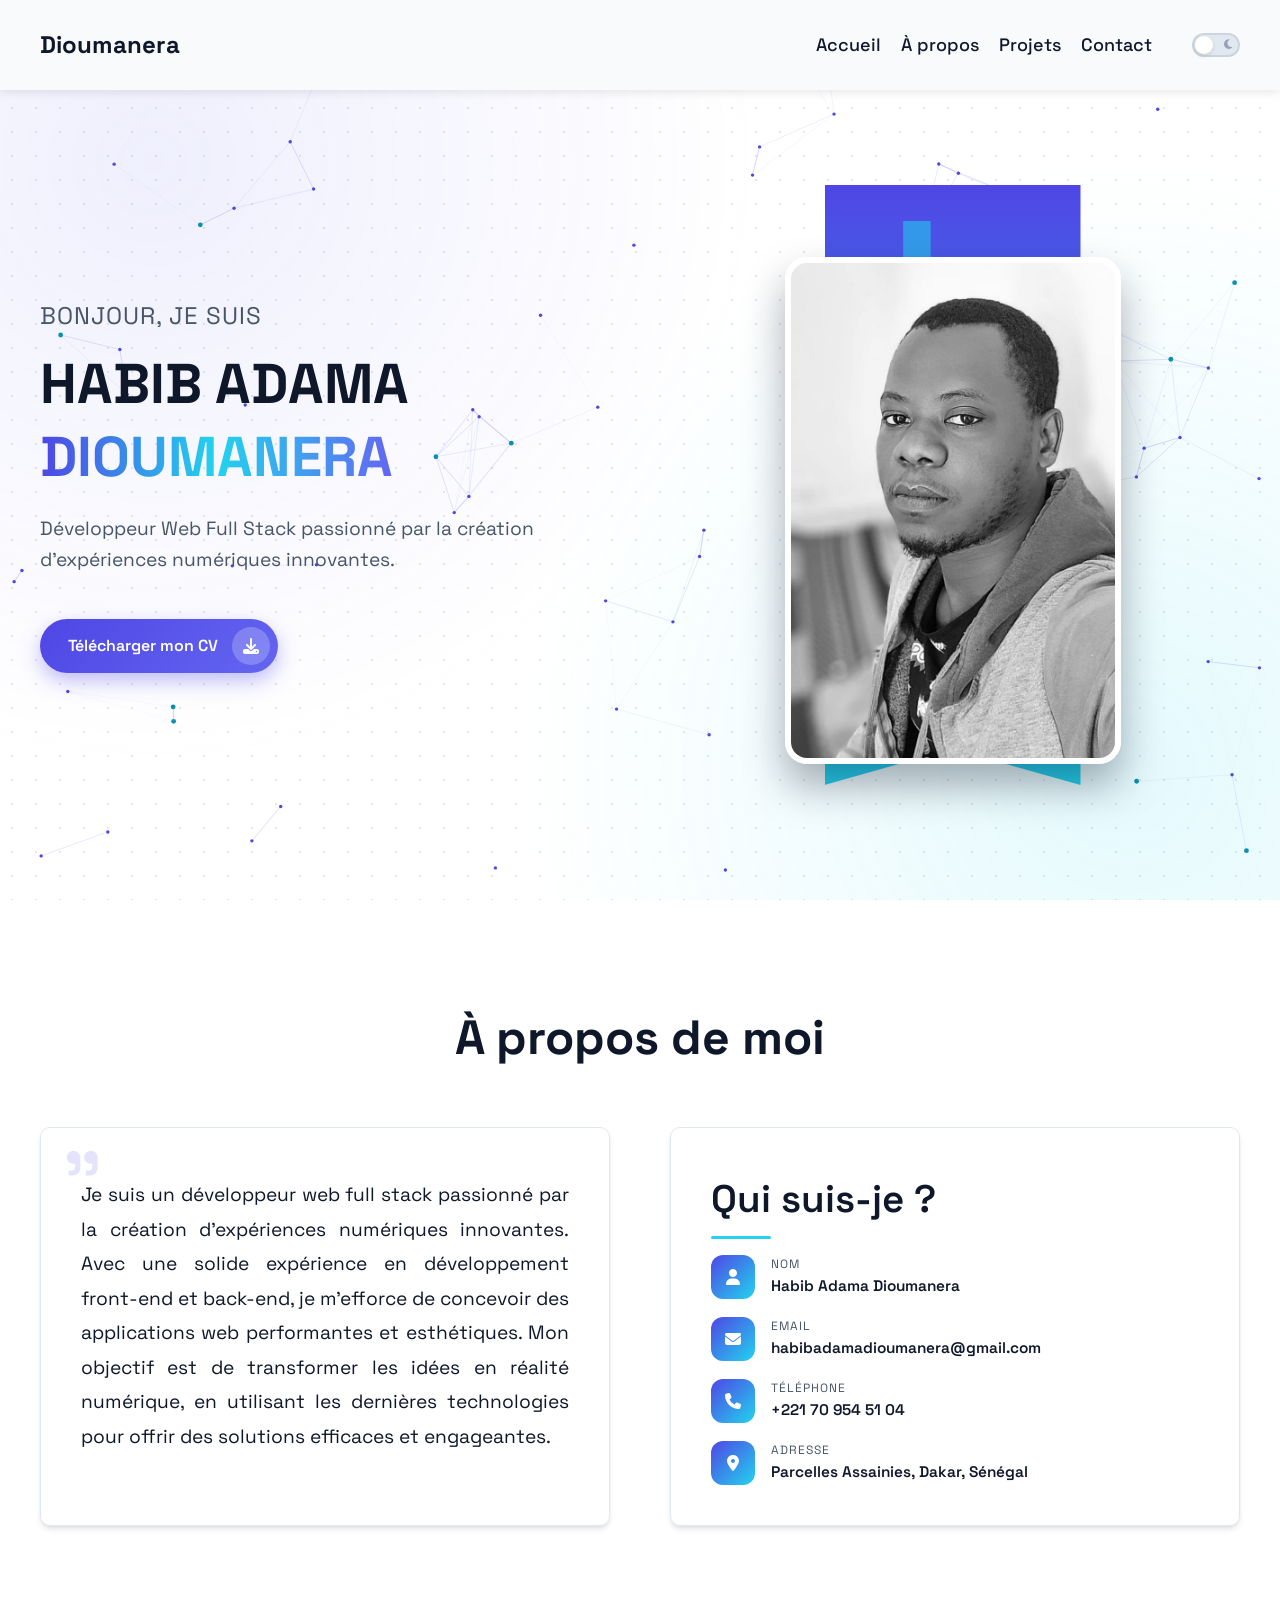
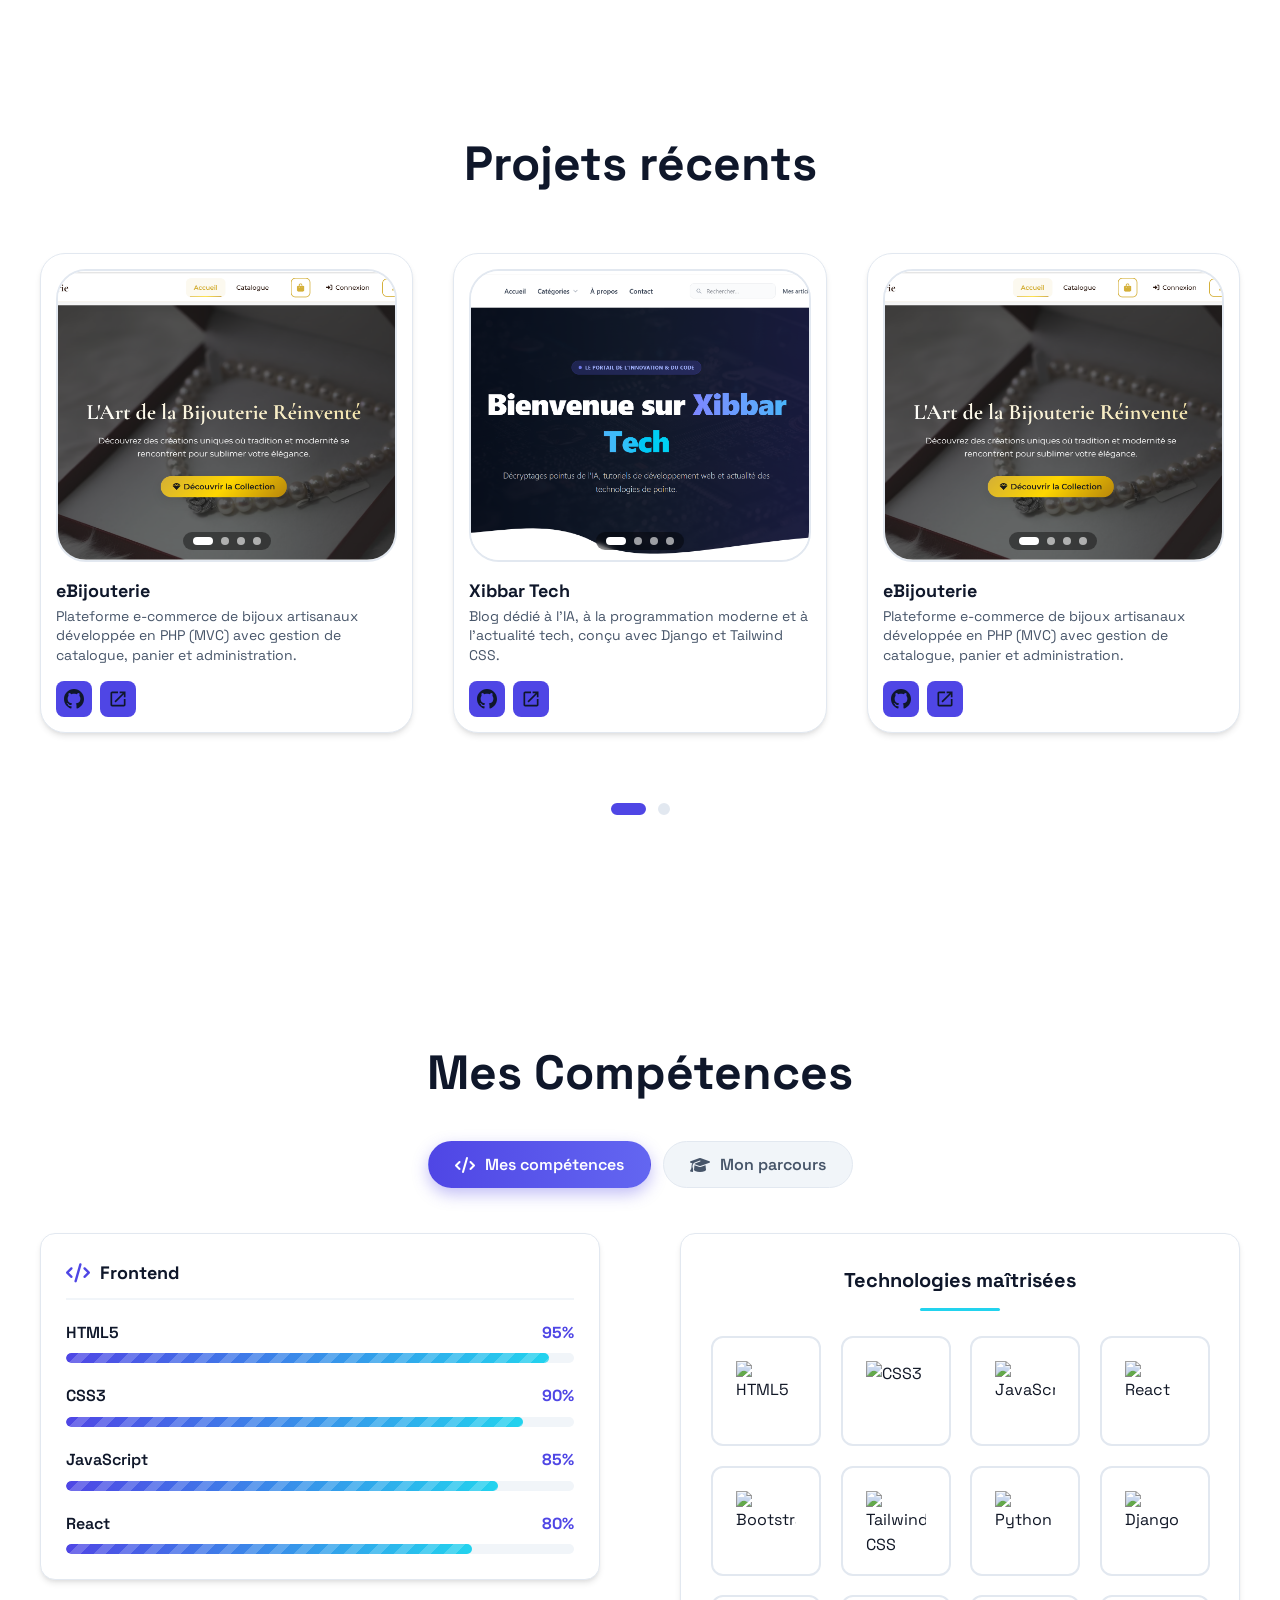
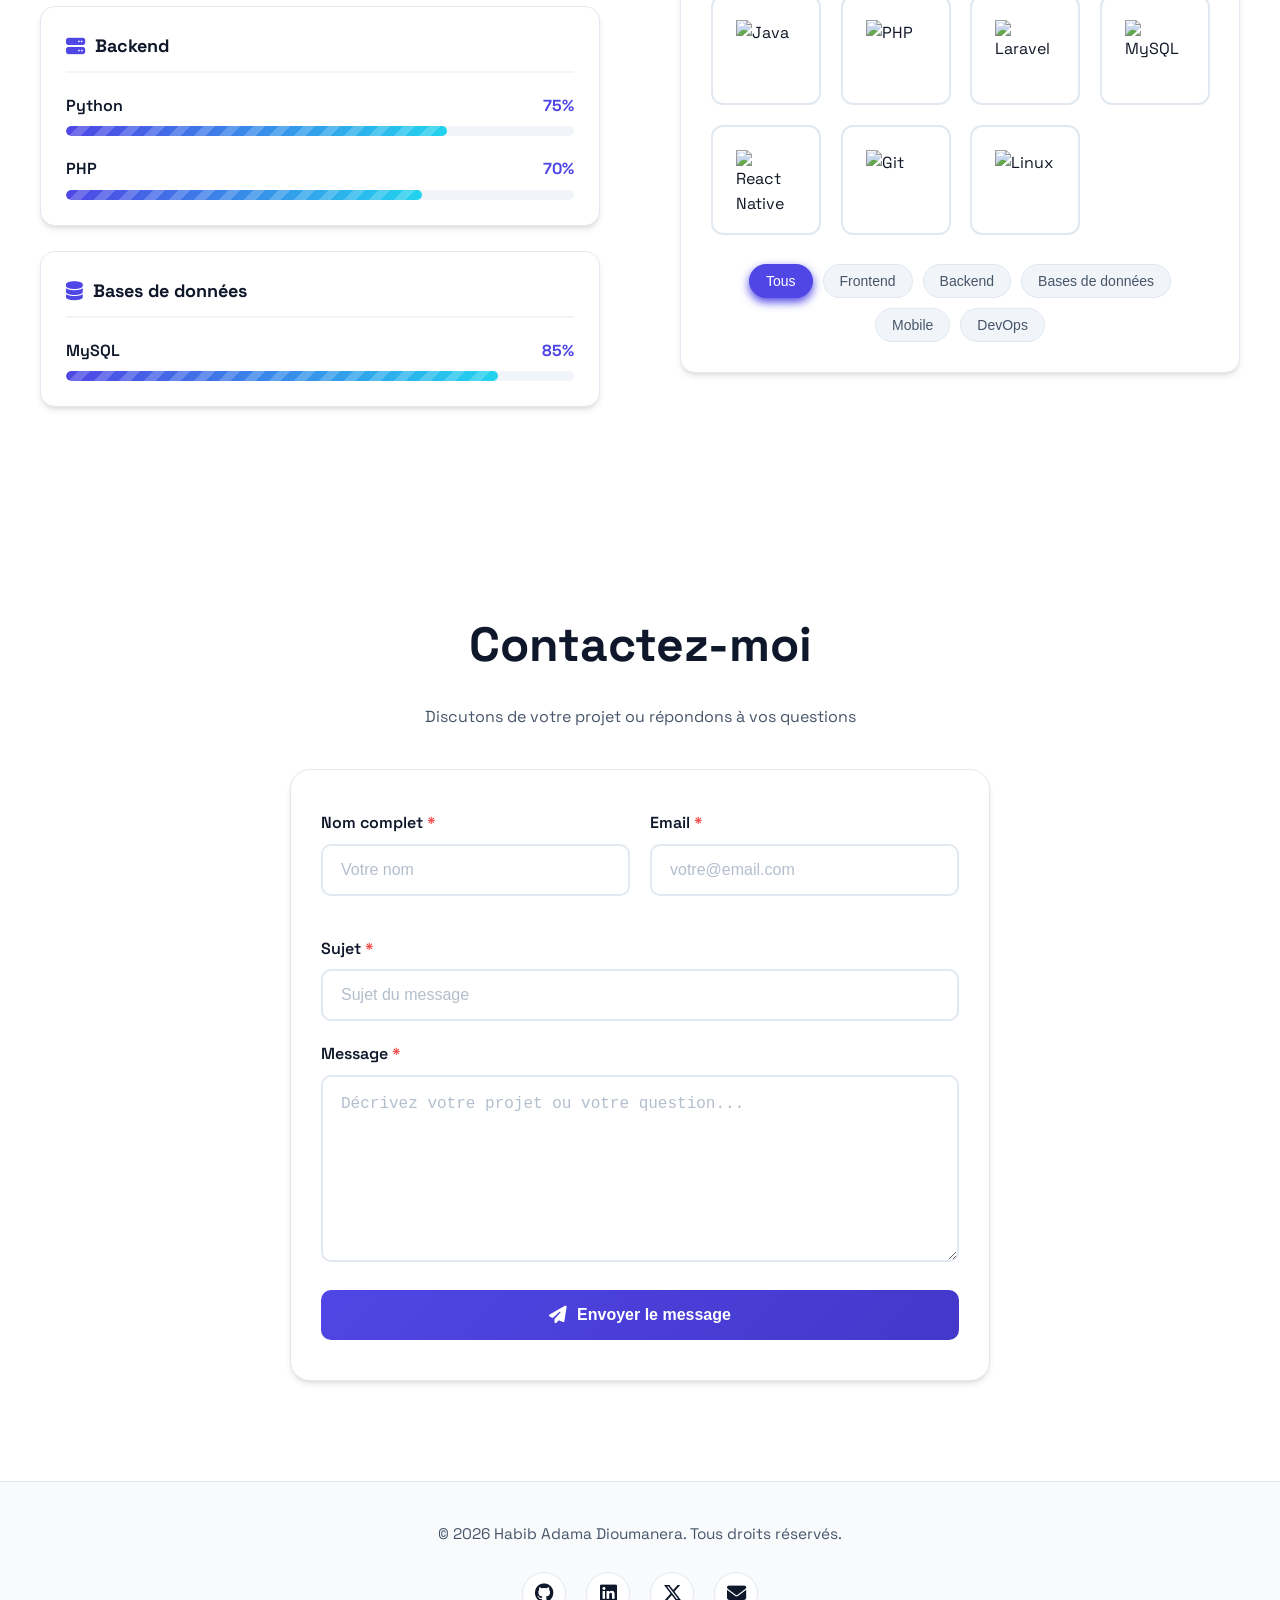
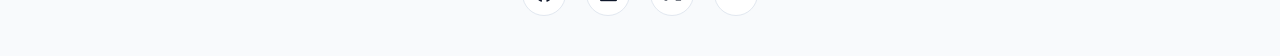
==== commit 5b9197a8: "ajout d'une annimation canvas faisant apparaitre des toiles comme fond" ====
--- a/index.html
+++ b/index.html
@@ -15,11 +15,12 @@
 </head>
 
 <body class="theme-light">
+<canvas id="networkBg" class="network-bg" aria-hidden="true"></canvas>
     <header>
         <div class="container">
             <nav>
                 <div class="logo">
-                    <a href="#">Dioumanera</a>
+                    <a href="#hero">Dioumanera</a>
                 </div>
                 <div class="list-darkmode-menu">
                     <ul>
@@ -55,7 +56,7 @@
                     <h4>Bonjour, je suis</h4>
                     <h1>Habib Adama <span>Dioumanera</span></h1>
                     <p>Développeur Web Full Stack passionné par la création d'expériences numériques innovantes.</p>
-                    <a href="assets/cv/had_cv.PDF" class="download-cv_btn" download>Télécharger mon CV <i class="fa-solid fa-download"></i></a>
+                    <a href="assets/cv_file/had_cv.pdf" class="download-cv_btn" download>Télécharger mon CV <i class="fa-solid fa-download"></i></a>
                 </div>
                 <div class="hero-image">
                     <div class="photo-stage">
--- a/assets/css/style.css
+++ b/assets/css/style.css
@@ -1,6 +1,31 @@
 @import url("https://fonts.googleapis.com/css2?family=Space+Grotesk:wght@300..700&display=swap");
 
-
+/* ===================================
+   SOMMAIRE
+   01. VARIABLES GLOBALES & THÈMES (clair / sombre)
+   02. RESET & BASE
+   03. ARRIÈRE-PLAN : RÉSEAU DE POINTS
+   04. TITRES DE SECTION (communs)
+   05. SECTIONS (styles communs)
+   06. CARTES & ICÔNES (styles communs)
+   07. ÉLÉMENTS INTERACTIFS (focus clavier)
+   08. HEADER & NAVIGATION
+   09. SWITCH MODE SOMBRE
+   10. MENU HAMBURGER
+   11. OVERLAY MOBILE
+   12. SECTION HERO (accueil + photo)
+   13. SECTION À PROPOS
+   14. SECTION PROJETS
+   15. SECTION COMPÉTENCES
+   16. ONGLETS COMPÉTENCES / PARCOURS
+   17. PARCOURS ÉDUCATIF (TIMELINE)
+   18. CERTIFICATIONS
+   19. FENÊTRE DE CERTIFICATION
+   20. SECTION CONTACT
+   21. FOOTER
+   22. BOUTON RETOUR EN HAUT
+   23. ANIMATIONS D'APPARITION (états communs)
+   =================================== */
 
 /* ===================================
    VARIABLES GLOBALES & THÈMES (clair / sombre)
@@ -64,6 +89,13 @@
   --card-hover-shadow: 0 10px 25px -5px rgba(0, 0, 0, 0.1);
   --header-shadow: 0 2px 10px rgba(0, 0, 0, 0.1);
   --back-to-top-hover-shadow: rgba(0, 0, 0, 0.25);
+  --glow-1: rgba(99, 102, 241, 0.1);
+  --glow-2: rgba(34, 211, 238, 0.12);
+  --grid-dot: rgba(71, 85, 105, 0.14);
+  --net-dot: 79, 70, 229;
+  --net-line: 99, 102, 241;
+  --net-accent: 8, 145, 178;
+  --net-line-alpha: 0.35;
 }
 
 .theme-dark {
@@ -110,6 +142,13 @@
   --card-shadow: 0 4px 6px -1px rgba(0, 0, 0, 0.2), 0 2px 4px -1px rgba(0, 0, 0, 0.1);
   --card-hover-shadow: 0 10px 25px -5px rgba(0, 0, 0, 0.3);
   --header-shadow: 0 2px 10px rgba(0, 0, 0, 0.3);
+  --glow-1: rgba(99, 102, 241, 0.22);
+  --glow-2: rgba(34, 211, 238, 0.14);
+  --grid-dot: rgba(148, 163, 184, 0.16);
+  --net-dot: 165, 180, 252;
+  --net-line: 129, 140, 248;
+  --net-accent: 34, 211, 238;
+  --net-line-alpha: 0.5;
 }
 
 /* ===================================
@@ -171,9 +210,37 @@
 }
 
 /* ===================================
+   ARRIÈRE-PLAN : RÉSEAU DE POINTS
+   =================================== */
+
+/* Lueurs colorées + trame de points */
+body::before {
+  content: "";
+  position: fixed;
+  inset: 0;
+  z-index: -2;
+  pointer-events: none;
+  background:
+    radial-gradient(circle at 12% 18%, var(--glow-1), transparent 45%),
+    radial-gradient(circle at 88% 85%, var(--glow-2), transparent 45%),
+    radial-gradient(var(--grid-dot) 1px, transparent 1px) 0 0 / 24px 24px;
+}
+
+/* Canvas du réseau (dessiné par assets/js/network-background.js) */
+.network-bg {
+  position: fixed;
+  inset: 0;
+  width: 100%;
+  height: 100%;
+  z-index: -1;
+  pointer-events: none;
+}
+
+/* ===================================
    TITRES DE SECTION (communs)
    =================================== */
 
+#about .container > h1,
 #projects .container > h1,
 #skills .container > h1,
 #contact .container > h1,
@@ -187,6 +254,7 @@
 
 /* Mobile (max 639px) */
 @media screen and (max-width: 639px) {
+  #about .container > h1,
   #projects .container > h1,
   #skills .container > h1,
   #contact .container > h1,
@@ -208,6 +276,7 @@
 
 /* Très petits écrans (max 360px) */
 @media screen and (max-width: 360px) {
+  #about .container > h1,
   #projects .container > h1,
   #skills .container > h1,
   #contact .container > h1,
@@ -239,10 +308,8 @@
 #skills,
 #contact {
   padding: 100px 0;
-  background: var(--bg-color);
   position: relative;
   overflow: hidden;
-  transition: background-color var(--bg-transition);
 }
 
 /* Mobile (max 639px) */
@@ -648,8 +715,6 @@
   min-height: 100vh;
   display: flex;
   align-items: center;
-  background-color: var(--bg-color);
-  transition: background-color var(--bg-transition);
 }
 
 #hero .container {
@@ -1067,10 +1132,7 @@
 
 #about .container > h1 {
   grid-column: 1 / -1;
-  text-align: center;
-  font-size: clamp(2rem, 4vw, 3rem);
   margin: 0 0 10px;
-  color: var(--text-color);
 }
 
 #about .container {
